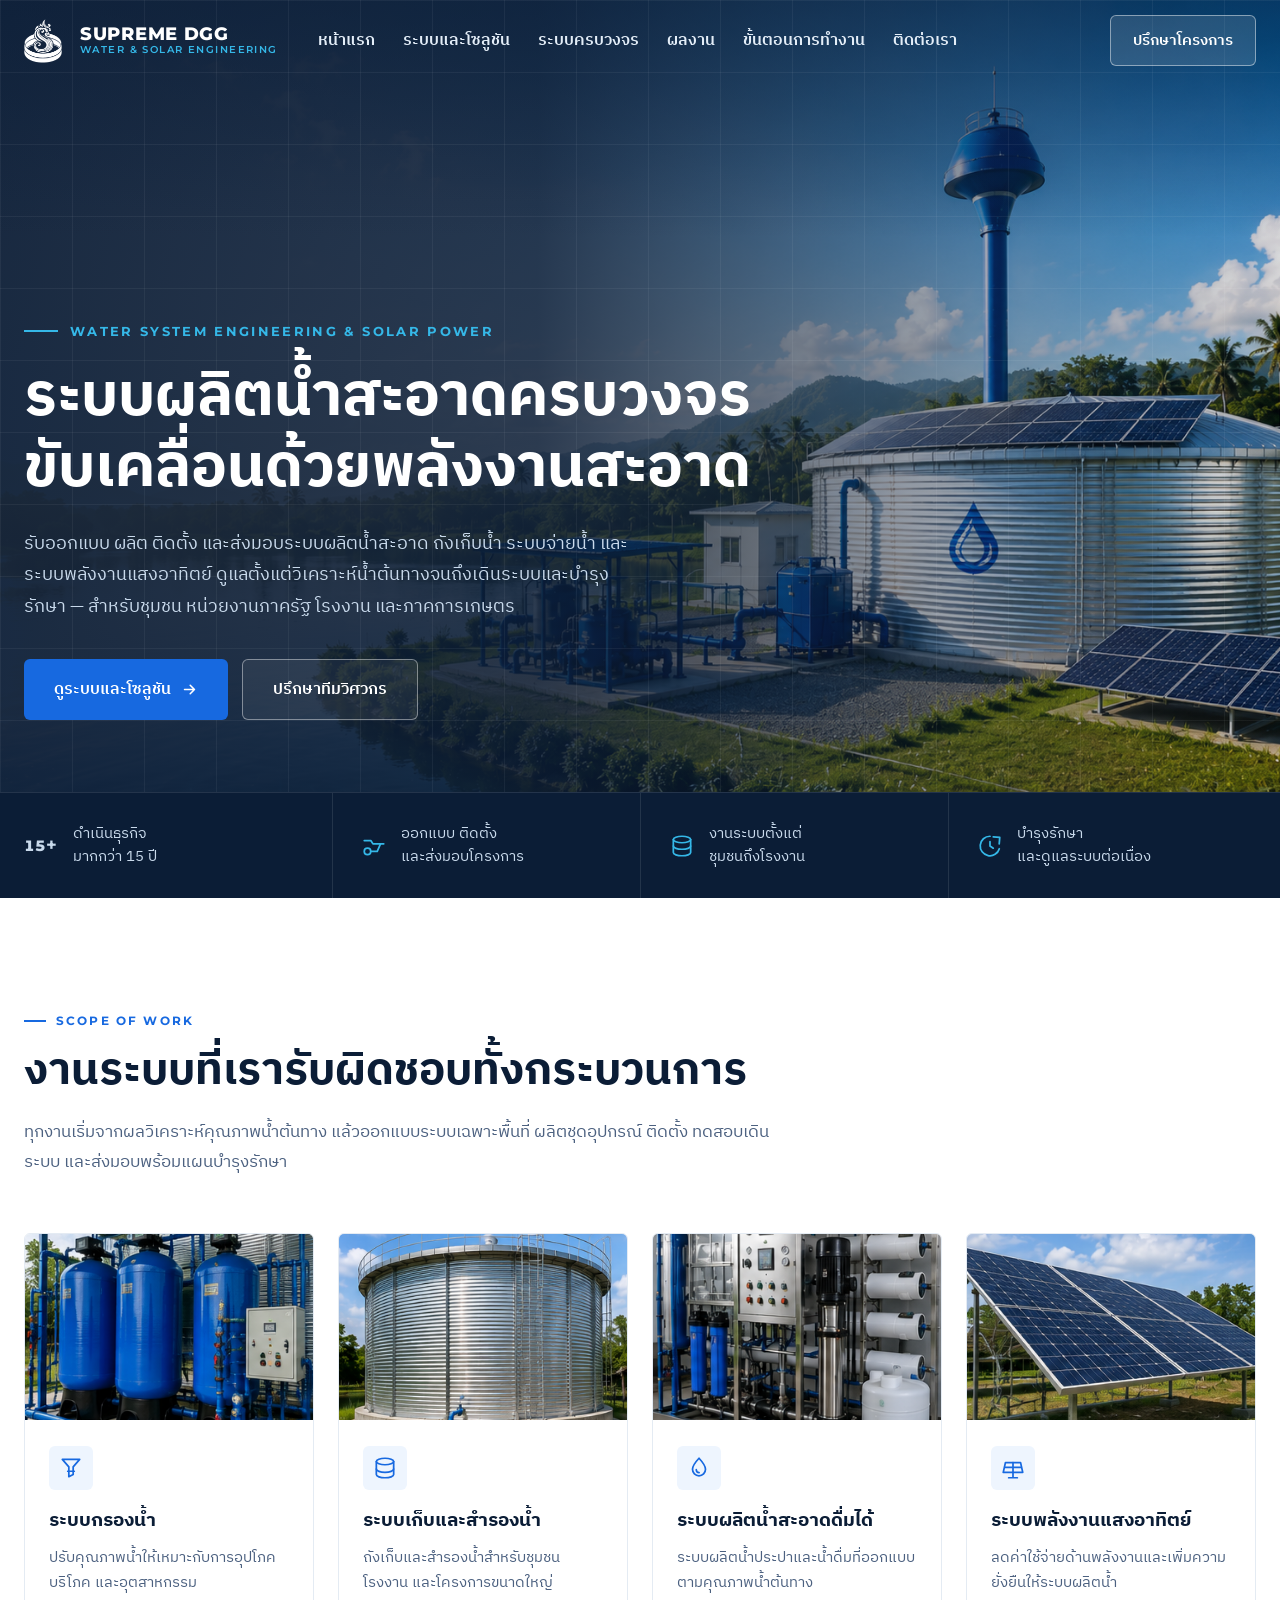
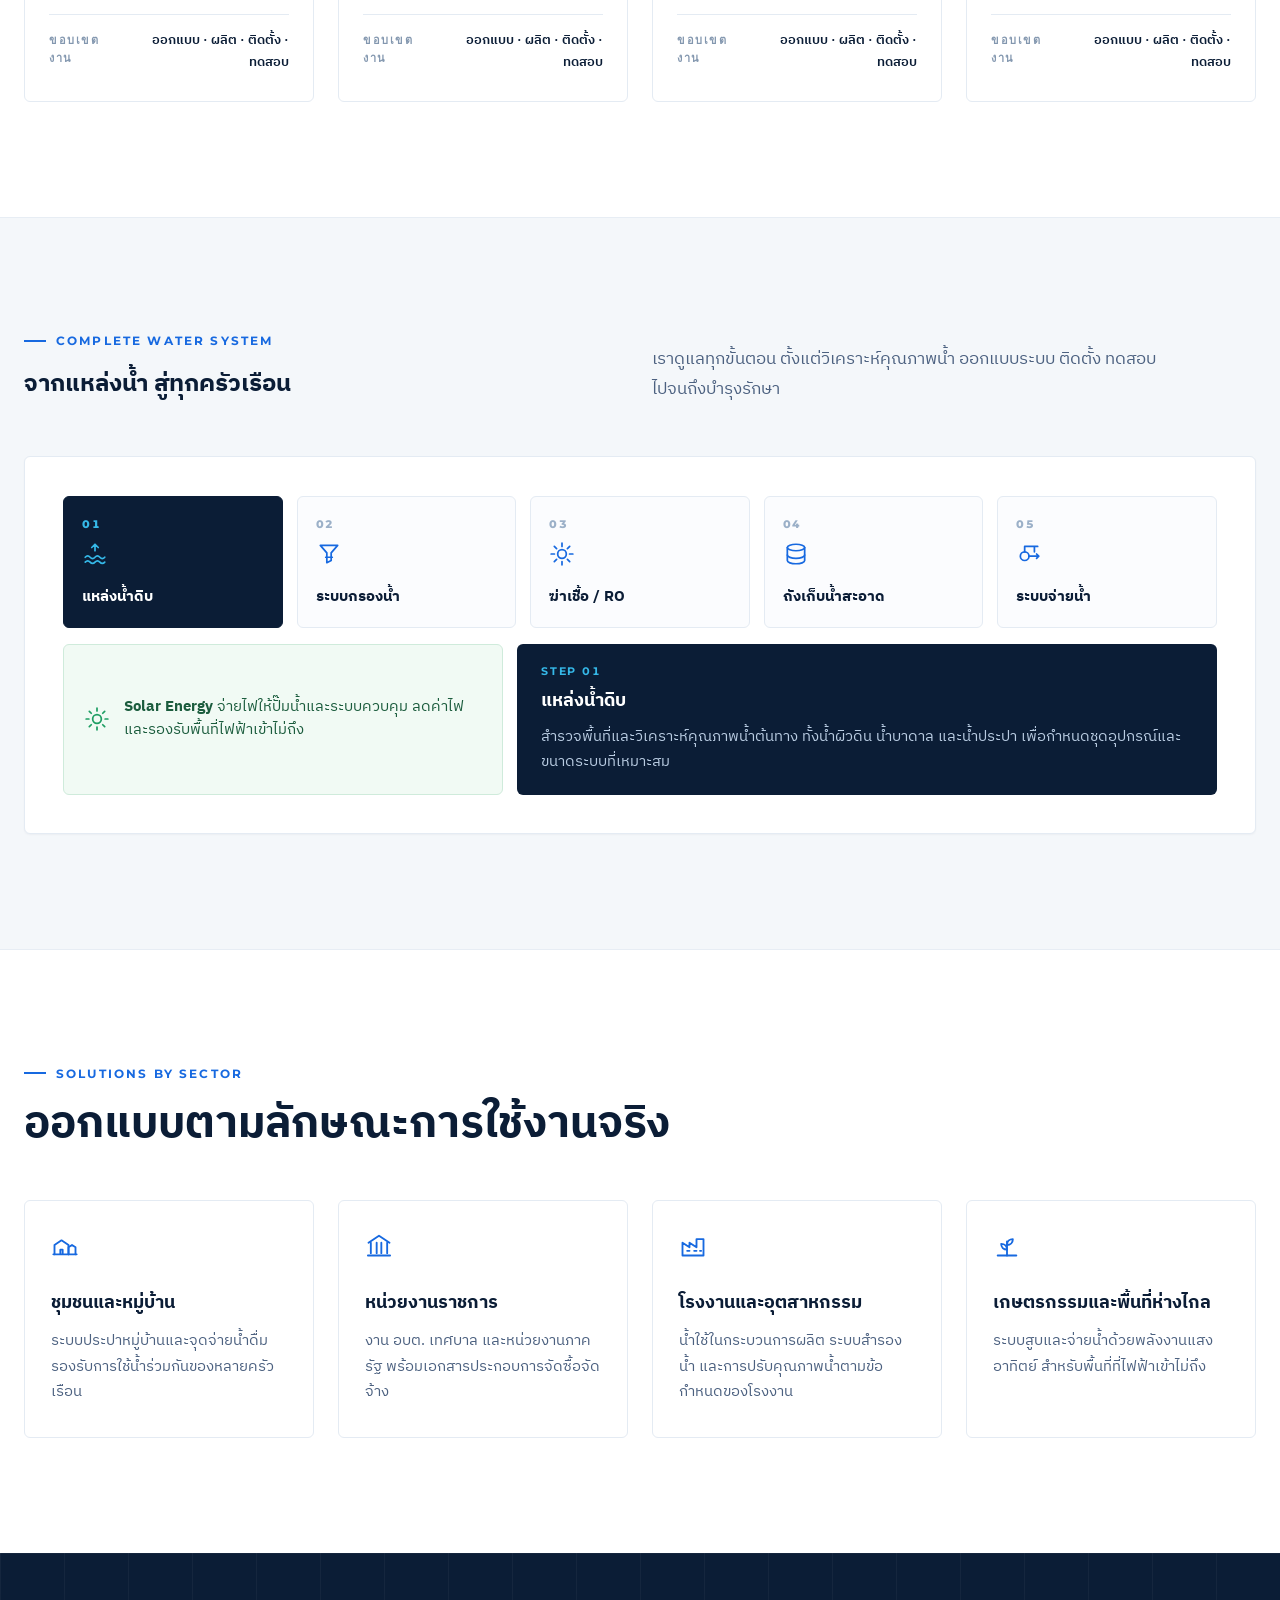
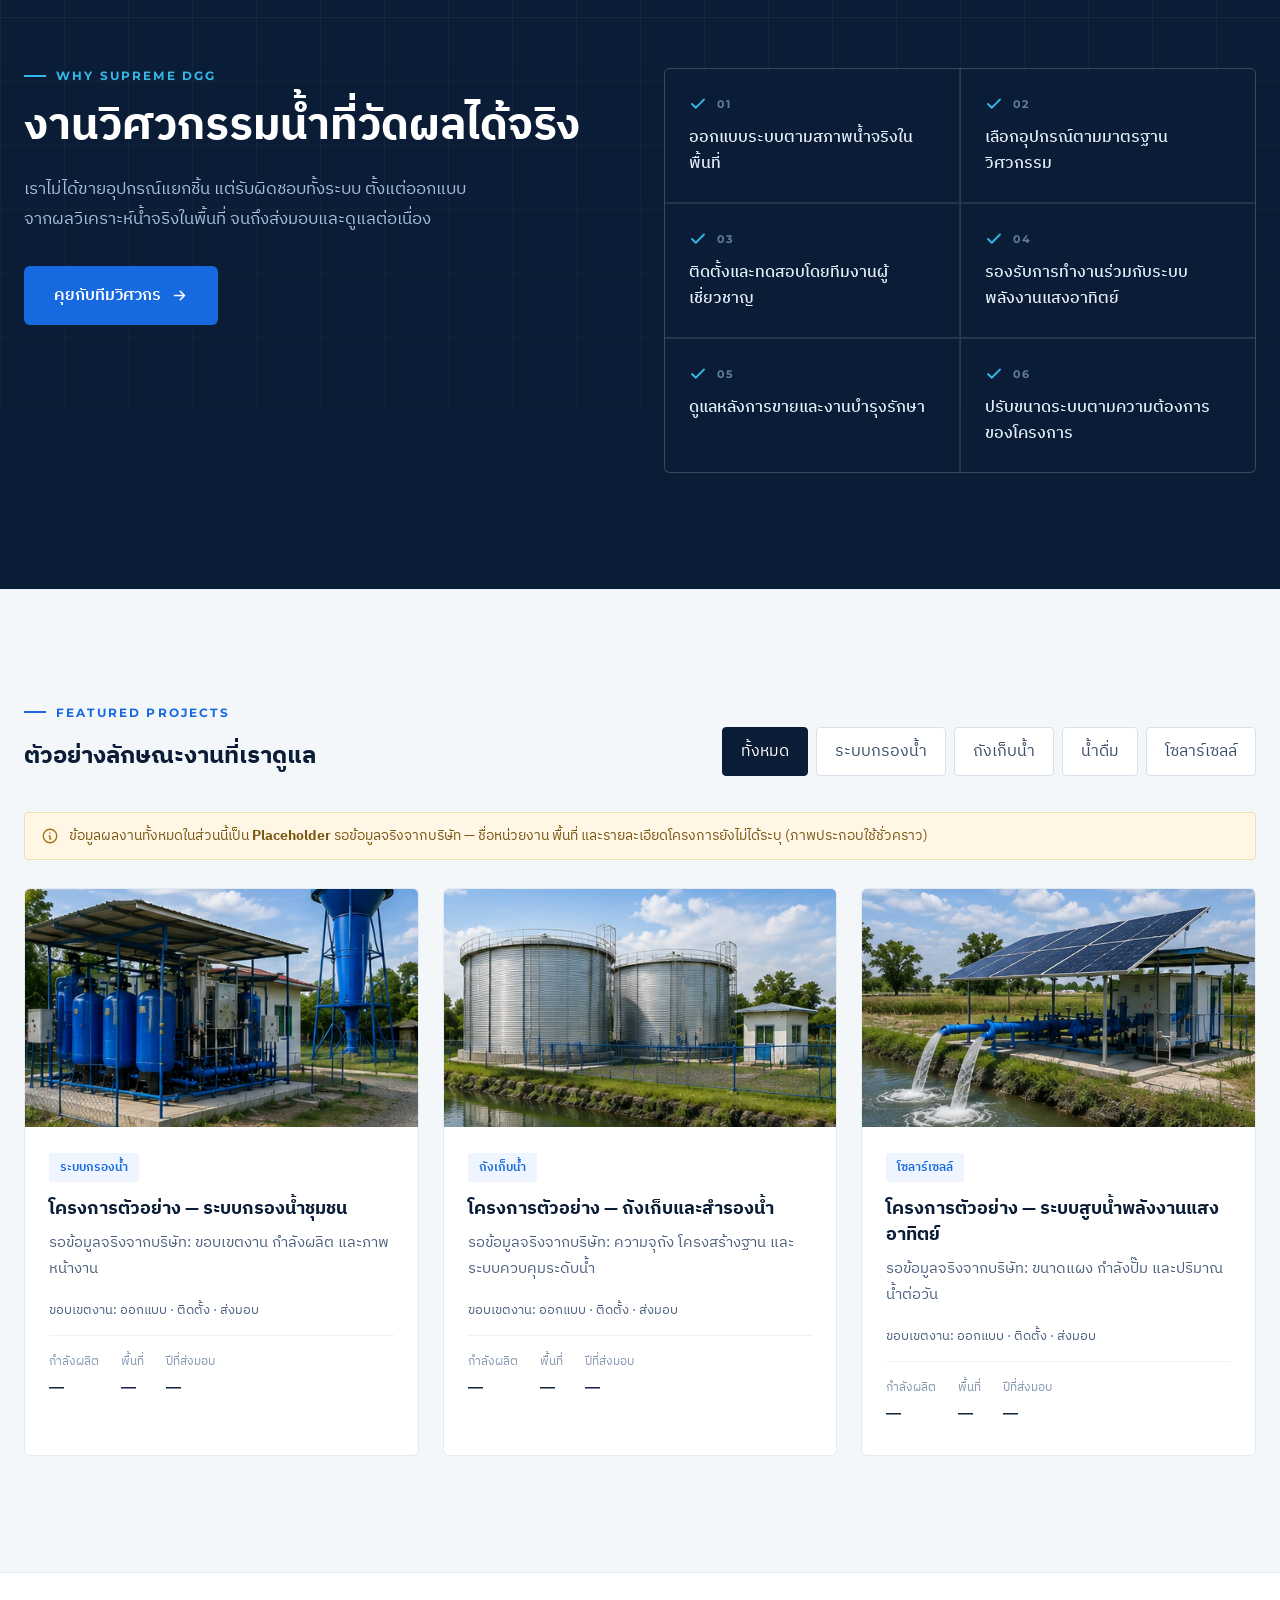
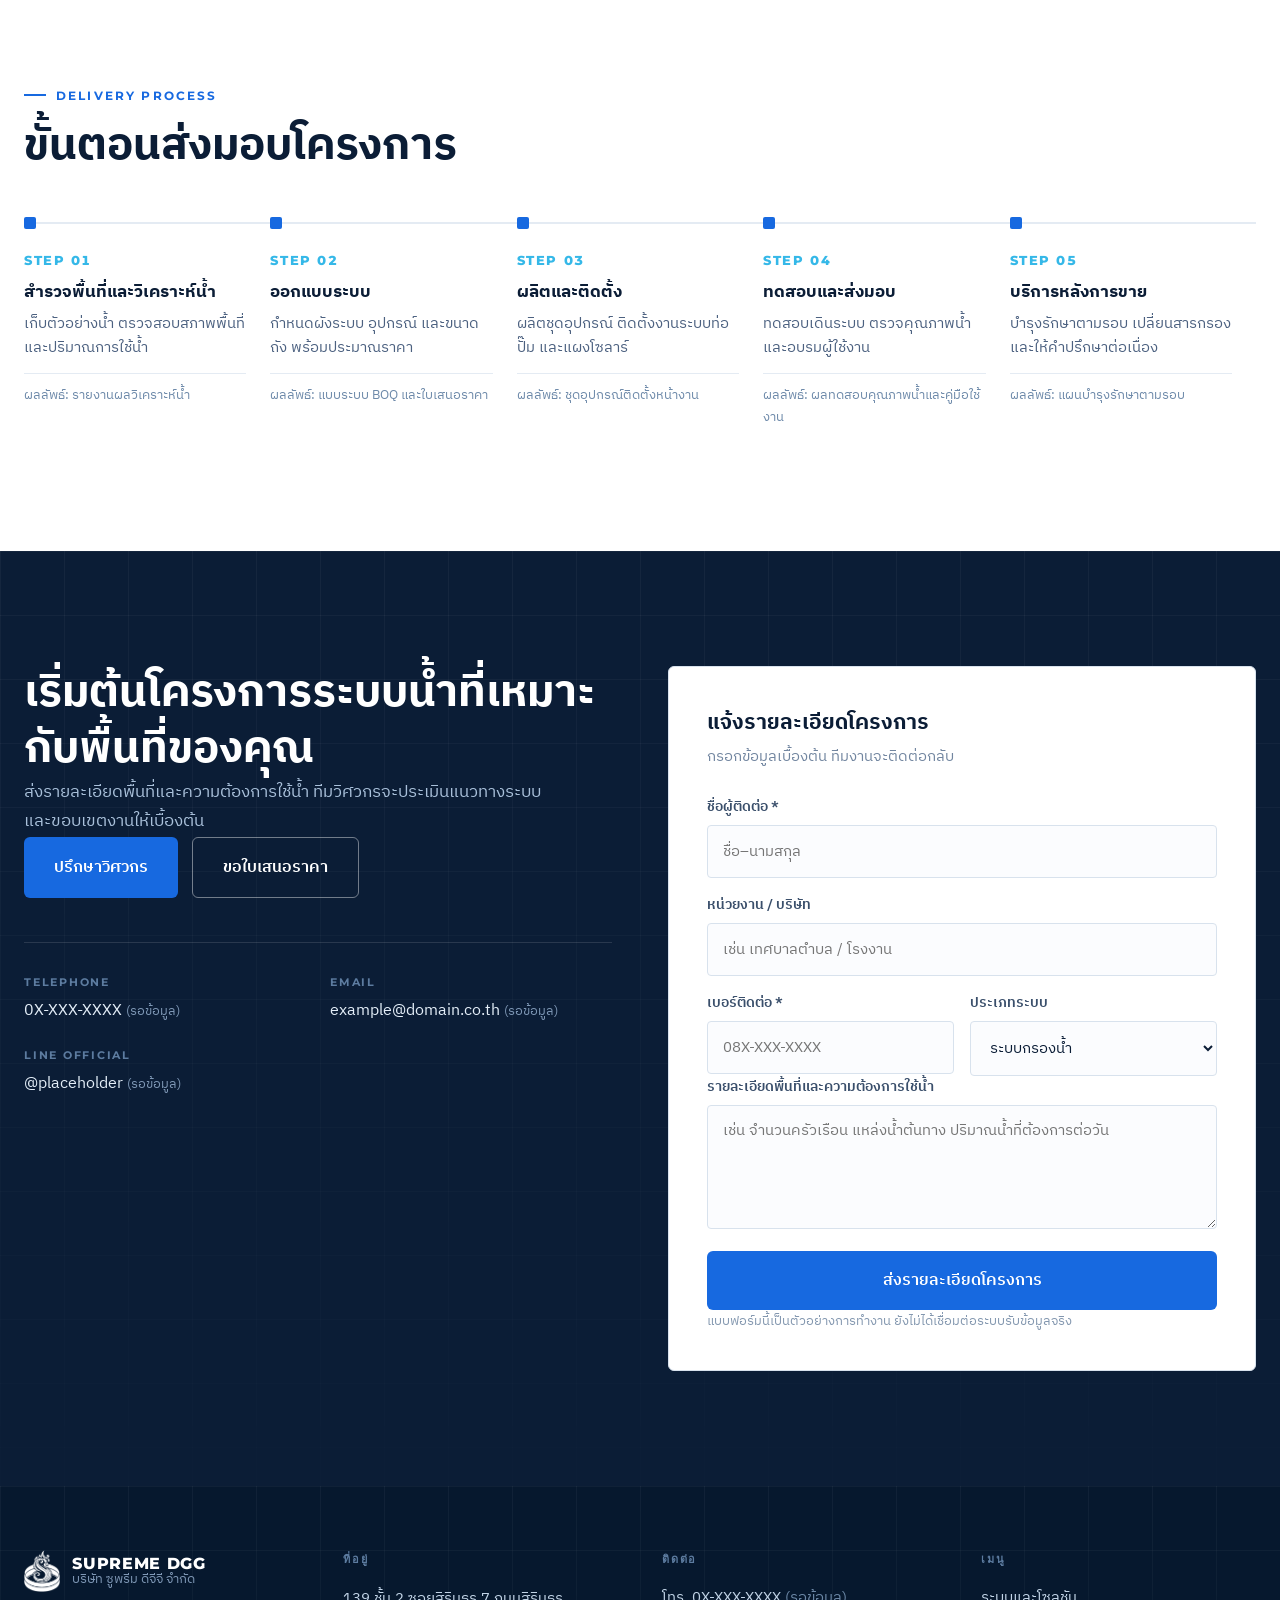
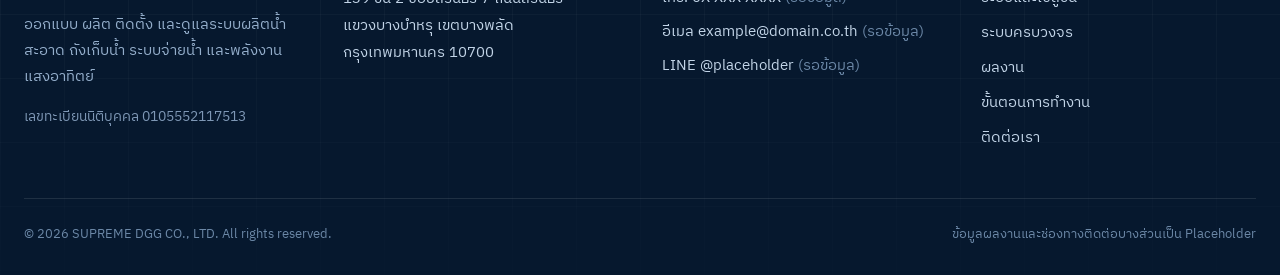
==== index.html @ 67316a5c "Implement SUPREME DGG homepage as static site Converted the Claude Design canvas export (SUPREME DGG" ====
<!DOCTYPE html>
<html lang="th">
<head>
<meta charset="UTF-8">
<meta name="viewport" content="width=device-width, initial-scale=1">
<title>SUPREME DGG — ระบบผลิตน้ำสะอาดครบวงจร ออกแบบ ติดตั้ง ส่งมอบ</title>
<meta name="description" content="ออกแบบ ผลิต และติดตั้งระบบกรองน้ำ ถังเก็บน้ำ ระบบผลิตน้ำประปาดื่มได้ และโซลาร์เซลล์ สำหรับชุมชน หน่วยงานภาครัฐ โรงงาน และภาคการเกษตร">
<link rel="preconnect" href="https://fonts.googleapis.com">
<link rel="preconnect" href="https://fonts.gstatic.com" crossorigin>
<link href="https://fonts.googleapis.com/css2?family=IBM+Plex+Sans+Thai:wght@400;500;600;700&family=Montserrat:wght@400;500;600;700;800&display=swap" rel="stylesheet">
<link rel="stylesheet" href="styles.css">
</head>
<body>

<header id="site-header" class="header">
  <div class="header-inner">
    <a href="#top" class="brand">
      <span class="brand-mark">
        <img class="logo logo-navy" src="assets/logo-navy.png" alt="SUPREME DGG" width="612" height="702">
        <img class="logo logo-white" src="assets/logo-white.png" alt="SUPREME DGG" width="598" height="689">
      </span>
      <span class="brand-text">
        <span class="brand-name">SUPREME DGG</span>
        <span class="brand-sub">WATER &amp; SOLAR ENGINEERING</span>
      </span>
    </a>
    <nav class="nav">
      <a href="#top">หน้าแรก</a>
      <a href="#solutions">ระบบและโซลูชัน</a>
      <a href="#system">ระบบครบวงจร</a>
      <a href="#projects">ผลงาน</a>
      <a href="#process">ขั้นตอนการทำงาน</a>
      <a href="#contact">ติดต่อเรา</a>
    </nav>
    <div class="header-actions">
      <a href="#contact" class="btn btn-header-cta">ปรึกษาโครงการ</a>
      <button type="button" id="burger" class="burger" aria-label="เมนู" aria-expanded="false" aria-controls="mobile-menu">
        <svg width="22" height="22" viewBox="0 0 24 24" fill="none" stroke="currentColor" stroke-width="2" stroke-linecap="round"><path d="M3 6h18M3 12h18M3 18h18"></path></svg>
      </button>
    </div>
  </div>
</header>

<div id="mobile-menu" class="mobile-menu" hidden>
  <a href="#solutions">ระบบและโซลูชัน</a>
  <a href="#system">ระบบครบวงจร</a>
  <a href="#projects">ผลงาน</a>
  <a href="#process">ขั้นตอนการทำงาน</a>
  <a href="#contact">ติดต่อเรา</a>
</div>

<main>

  <!-- HERO -->
  <section id="top" class="hero">
    <div class="hero-media" id="dgg-hero" data-slot="hero">
      <img src="assets/hero.png" alt="ถังเก็บน้ำ ระบบกรอง ท่อ/ปั๊ม และแผงโซลาร์เซลล์" width="1717" height="916" fetchpriority="high">
    </div>
    <div class="hero-content">
      <div class="eyebrow">
        <span class="eyebrow-bar"></span>
        <span>WATER SYSTEM ENGINEERING &amp; SOLAR POWER</span>
      </div>
      <h1>ระบบผลิตน้ำสะอาดครบวงจร<br>ขับเคลื่อนด้วยพลังงานสะอาด</h1>
      <p>รับออกแบบ ผลิต ติดตั้ง และส่งมอบระบบผลิตน้ำสะอาด ถังเก็บน้ำ ระบบจ่ายน้ำ และระบบพลังงานแสงอาทิตย์ ดูแลตั้งแต่วิเคราะห์น้ำต้นทางจนถึงเดินระบบและบำรุงรักษา — สำหรับชุมชน หน่วยงานภาครัฐ โรงงาน และภาคการเกษตร</p>
      <div class="hero-actions">
        <a href="#solutions" class="btn btn-primary">ดูระบบและโซลูชัน
          <svg width="17" height="17" viewBox="0 0 24 24" fill="none" stroke="currentColor" stroke-width="2.2" stroke-linecap="round" stroke-linejoin="round"><path d="M5 12h14M13 6l6 6-6 6"></path></svg>
        </a>
        <a href="#contact" class="btn btn-ghost">ปรึกษาทีมวิศวกร</a>
      </div>
    </div>
  </section>

  <!-- TRUST BAR -->
  <section class="trust-bar">
    <div class="wrap trust-grid">
      <div class="trust-item trust-item-number">
        <span class="trust-number">15<small>+</small></span>
        <span>ดำเนินธุรกิจ<br>มากกว่า 15 ปี</span>
      </div>
      <div class="trust-item">
        <svg width="26" height="26" viewBox="0 0 24 24" fill="none" stroke="#35B8E8" stroke-width="1.6" stroke-linecap="round" stroke-linejoin="round"><path d="M3 7h6l2 3h10"></path><circle cx="6" cy="17" r="3"></circle><path d="M9 17h6l3-7"></path></svg>
        <span>ออกแบบ ติดตั้ง<br>และส่งมอบโครงการ</span>
      </div>
      <div class="trust-item">
        <svg width="26" height="26" viewBox="0 0 24 24" fill="none" stroke="#35B8E8" stroke-width="1.6" stroke-linecap="round" stroke-linejoin="round"><ellipse cx="12" cy="6" rx="8" ry="3"></ellipse><path d="M4 6v12c0 1.7 3.6 3 8 3s8-1.3 8-3V6"></path><path d="M4 12c0 1.7 3.6 3 8 3s8-1.3 8-3"></path></svg>
        <span>งานระบบตั้งแต่<br>ชุมชนถึงโรงงาน</span>
      </div>
      <div class="trust-item">
        <svg width="26" height="26" viewBox="0 0 24 24" fill="none" stroke="#35B8E8" stroke-width="1.6" stroke-linecap="round" stroke-linejoin="round"><path d="M20.6 14.5A9 9 0 1 1 12 3"></path><path d="M15 3.5 21 4l-.5 6"></path><path d="M12 8v4l3 2"></path></svg>
        <span>บำรุงรักษา<br>และดูแลระบบต่อเนื่อง</span>
      </div>
    </div>
  </section>

  <!-- WHAT WE DO -->
  <section id="solutions" class="section" data-reveal>
    <div class="wrap">
      <div class="section-head">
        <div class="eyebrow-label">SCOPE OF WORK</div>
        <h2>งานระบบที่เรารับผิดชอบทั้งกระบวนการ</h2>
        <p>ทุกงานเริ่มจากผลวิเคราะห์คุณภาพน้ำต้นทาง แล้วออกแบบระบบเฉพาะพื้นที่ ผลิตชุดอุปกรณ์ ติดตั้ง ทดสอบเดินระบบ และส่งมอบพร้อมแผนบำรุงรักษา</p>
      </div>
      <div class="grid grid-4">
        <article class="card service-card">
          <div class="img-slot img-slot-sm" data-slot="svc-filter">
            <img src="assets/svc-filter.png" alt="ชุดกรองน้ำและถังกรอง" width="344" height="419" loading="lazy" decoding="async">
          </div>
          <div class="card-body">
            <div class="card-icon"><svg width="26" height="26" viewBox="0 0 24 24" fill="none" stroke="currentColor" stroke-width="1.6" stroke-linecap="round" stroke-linejoin="round"><path d="M4 4h16l-6 7v7l-4 2v-9L4 4Z"></path><path d="M9 15h6"></path></svg></div>
            <h3>ระบบกรองน้ำ</h3>
            <p>ปรับคุณภาพน้ำให้เหมาะกับการอุปโภค บริโภค และอุตสาหกรรม</p>
            <div class="card-spec"><span>ขอบเขตงาน</span><strong>ออกแบบ · ผลิต · ติดตั้ง · ทดสอบ</strong></div>
          </div>
        </article>
        <article class="card service-card">
          <div class="img-slot img-slot-sm" data-slot="svc-tank">
            <img src="assets/svc-tank.png" alt="ถังเก็บน้ำขนาดใหญ่" width="377" height="419" loading="lazy" decoding="async">
          </div>
          <div class="card-body">
            <div class="card-icon"><svg width="26" height="26" viewBox="0 0 24 24" fill="none" stroke="currentColor" stroke-width="1.6" stroke-linecap="round" stroke-linejoin="round"><ellipse cx="12" cy="6" rx="8" ry="3"></ellipse><path d="M4 6v12c0 1.7 3.6 3 8 3s8-1.3 8-3V6"></path><path d="M4 13c0 1.7 3.6 3 8 3s8-1.3 8-3"></path></svg></div>
            <h3>ระบบเก็บและสำรองน้ำ</h3>
            <p>ถังเก็บและสำรองน้ำสำหรับชุมชน โรงงาน และโครงการขนาดใหญ่</p>
            <div class="card-spec"><span>ขอบเขตงาน</span><strong>ออกแบบ · ผลิต · ติดตั้ง · ทดสอบ</strong></div>
          </div>
        </article>
        <article class="card service-card">
          <div class="img-slot img-slot-sm" data-slot="svc-drink">
            <img src="assets/svc-drink.png" alt="ระบบผลิตน้ำดื่ม / RO" width="336" height="419" loading="lazy" decoding="async">
          </div>
          <div class="card-body">
            <div class="card-icon"><svg width="26" height="26" viewBox="0 0 24 24" fill="none" stroke="currentColor" stroke-width="1.6" stroke-linecap="round" stroke-linejoin="round"><path d="M12 3s6 6.4 6 10.2A6 6 0 0 1 6 13.2C6 9.4 12 3 12 3Z"></path><path d="M9.5 13.6a2.6 2.6 0 0 0 2.6 2.6"></path></svg></div>
            <h3>ระบบผลิตน้ำสะอาดดื่มได้</h3>
            <p>ระบบผลิตน้ำประปาและน้ำดื่มที่ออกแบบตามคุณภาพน้ำต้นทาง</p>
            <div class="card-spec"><span>ขอบเขตงาน</span><strong>ออกแบบ · ผลิต · ติดตั้ง · ทดสอบ</strong></div>
          </div>
        </article>
        <article class="card service-card">
          <div class="img-slot img-slot-sm" data-slot="svc-solar">
            <img src="assets/svc-solar.png" alt="แผงโซลาร์เซลล์หน้างาน" width="349" height="419" loading="lazy" decoding="async">
          </div>
          <div class="card-body">
            <div class="card-icon"><svg width="26" height="26" viewBox="0 0 24 24" fill="none" stroke="currentColor" stroke-width="1.6" stroke-linecap="round" stroke-linejoin="round"><path d="M3 16h18l-2-9H5l-2 9Z"></path><path d="M12 7v9M4.6 11.5h14.8M12 16v5M8 21h8"></path></svg></div>
            <h3>ระบบพลังงานแสงอาทิตย์</h3>
            <p>ลดค่าใช้จ่ายด้านพลังงานและเพิ่มความยั่งยืนให้ระบบผลิตน้ำ</p>
            <div class="card-spec"><span>ขอบเขตงาน</span><strong>ออกแบบ · ผลิต · ติดตั้ง · ทดสอบ</strong></div>
          </div>
        </article>
      </div>
    </div>
  </section>

  <!-- COMPLETE SYSTEM -->
  <section id="system" class="section section-tint" data-reveal>
    <div class="wrap">
      <div class="grid grid-2 section-head-split">
        <div>
          <div class="eyebrow-label">COMPLETE WATER SYSTEM</div>
          <h2>จากแหล่งน้ำ สู่ทุกครัวเรือน</h2>
        </div>
        <p class="section-lede">เราดูแลทุกขั้นตอน ตั้งแต่วิเคราะห์คุณภาพน้ำ ออกแบบระบบ ติดตั้ง ทดสอบ ไปจนถึงบำรุงรักษา</p>
      </div>

      <div class="system-panel">
        <div class="stage-picker" id="stage-picker">
          <button type="button" class="stage-btn is-active" data-index="0" data-label="แหล่งน้ำดิบ" data-detail="สำรวจพื้นที่และวิเคราะห์คุณภาพน้ำต้นทาง ทั้งน้ำผิวดิน น้ำบาดาล และน้ำประปา เพื่อกำหนดชุดอุปกรณ์และขนาดระบบที่เหมาะสม">
            <span class="stage-num">01</span>
            <span class="stage-icon"><svg width="26" height="26" viewBox="0 0 24 24" fill="none" stroke="currentColor" stroke-width="1.6" stroke-linecap="round" stroke-linejoin="round"><path d="M3 15c1.5-1.6 3-1.6 4.5 0s3 1.6 4.5 0 3-1.6 4.5 0 3 1.6 4.5 0"></path><path d="M3 19.5c1.5-1.6 3-1.6 4.5 0s3 1.6 4.5 0 3-1.6 4.5 0 3 1.6 4.5 0"></path><path d="M12 3v6M9 6l3-3 3 3"></path></svg></span>
            <span class="stage-label">แหล่งน้ำดิบ</span>
          </button>
          <button type="button" class="stage-btn" data-index="1" data-label="ระบบกรองน้ำ" data-detail="กรองตะกอน สนิมเหล็ก ความกระด้าง และสารแขวนลอย ด้วยชุดสารกรองที่เลือกตามผลวิเคราะห์น้ำของแต่ละพื้นที่">
            <span class="stage-num">02</span>
            <span class="stage-icon"><svg width="26" height="26" viewBox="0 0 24 24" fill="none" stroke="currentColor" stroke-width="1.6" stroke-linecap="round" stroke-linejoin="round"><path d="M4 4h16l-6 7v7l-4 2v-9L4 4Z"></path><path d="M9 15h6"></path></svg></span>
            <span class="stage-label">ระบบกรองน้ำ</span>
          </button>
          <button type="button" class="stage-btn" data-index="2" data-label="ฆ่าเชื้อ / RO" data-detail="ระบบฆ่าเชื้อและ Reverse Osmosis สำหรับผลิตน้ำที่ดื่มได้ พร้อมจุดเก็บตัวอย่างน้ำเพื่อตรวจสอบคุณภาพ">
            <span class="stage-num">03</span>
            <span class="stage-icon"><svg width="26" height="26" viewBox="0 0 24 24" fill="none" stroke="currentColor" stroke-width="1.6" stroke-linecap="round" stroke-linejoin="round"><circle cx="12" cy="12" r="4"></circle><path d="M12 2v3M12 19v3M2 12h3M19 12h3M4.9 4.9 7 7M17 17l2.1 2.1M19.1 4.9 17 7M7 17l-2.1 2.1"></path></svg></span>
            <span class="stage-label">ฆ่าเชื้อ / RO</span>
          </button>
          <button type="button" class="stage-btn" data-index="3" data-label="ถังเก็บน้ำสะอาด" data-detail="ถังเก็บและสำรองน้ำพร้อมระบบควบคุมระดับน้ำ กำหนดความจุจากปริมาณการใช้น้ำสูงสุดของโครงการ">
            <span class="stage-num">04</span>
            <span class="stage-icon"><svg width="26" height="26" viewBox="0 0 24 24" fill="none" stroke="currentColor" stroke-width="1.6" stroke-linecap="round" stroke-linejoin="round"><ellipse cx="12" cy="6" rx="8" ry="3"></ellipse><path d="M4 6v12c0 1.7 3.6 3 8 3s8-1.3 8-3V6"></path><path d="M4 13c0 1.7 3.6 3 8 3s8-1.3 8-3"></path></svg></span>
            <span class="stage-label">ถังเก็บน้ำสะอาด</span>
          </button>
          <button type="button" class="stage-btn" data-index="4" data-label="ระบบจ่ายน้ำ" data-detail="ปั๊มและระบบท่อจ่ายน้ำพร้อมระบบควบคุมแรงดัน ส่งน้ำถึงจุดใช้งานอย่างสม่ำเสมอตลอดวัน">
            <span class="stage-num">05</span>
            <span class="stage-icon"><svg width="26" height="26" viewBox="0 0 24 24" fill="none" stroke="currentColor" stroke-width="1.6" stroke-linecap="round" stroke-linejoin="round"><circle cx="8" cy="14" r="4"></circle><path d="M8 10V5h9v5M17 5h3M12 14h9M19 12l2 2-2 2"></path></svg></span>
            <span class="stage-label">ระบบจ่ายน้ำ</span>
          </button>
        </div>

        <div class="system-panel-footer">
          <div class="solar-note">
            <svg width="26" height="26" viewBox="0 0 24 24" fill="none" stroke="#1E9E63" stroke-width="1.6" stroke-linecap="round"><circle cx="12" cy="12" r="4"></circle><path d="M12 2v2.5M12 19.5V22M2 12h2.5M19.5 12H22M4.9 4.9l1.8 1.8M17.3 17.3l1.8 1.8M19.1 4.9l-1.8 1.8M6.7 17.3l-1.8 1.8"></path></svg>
            <span><strong>Solar Energy</strong> จ่ายไฟให้ปั๊มน้ำและระบบควบคุม ลดค่าไฟและรองรับพื้นที่ไฟฟ้าเข้าไม่ถึง</span>
          </div>
          <div class="stage-detail">
            <div class="stage-detail-step" id="stage-step">STEP 01</div>
            <h4 id="stage-label">แหล่งน้ำดิบ</h4>
            <p id="stage-detail-text">สำรวจพื้นที่และวิเคราะห์คุณภาพน้ำต้นทาง ทั้งน้ำผิวดิน น้ำบาดาล และน้ำประปา เพื่อกำหนดชุดอุปกรณ์และขนาดระบบที่เหมาะสม</p>
          </div>
        </div>
      </div>
    </div>
  </section>

  <!-- SECTORS -->
  <section class="section" data-reveal>
    <div class="wrap">
      <div class="eyebrow-label">SOLUTIONS BY SECTOR</div>
      <h2 class="section-title">ออกแบบตามลักษณะการใช้งานจริง</h2>
      <div class="grid grid-4">
        <div class="card sector-card">
          <div class="sector-icon"><svg width="28" height="28" viewBox="0 0 24 24" fill="none" stroke="currentColor" stroke-width="1.6" stroke-linecap="round" stroke-linejoin="round"><path d="M3 20v-8l6-4 6 4v8"></path><path d="M15 20v-6l3-2 3 2v6"></path><path d="M2 20h20M8 20v-4h2v4"></path></svg></div>
          <h3>ชุมชนและหมู่บ้าน</h3>
          <p>ระบบประปาหมู่บ้านและจุดจ่ายน้ำดื่ม รองรับการใช้น้ำร่วมกันของหลายครัวเรือน</p>
        </div>
        <div class="card sector-card">
          <div class="sector-icon"><svg width="28" height="28" viewBox="0 0 24 24" fill="none" stroke="currentColor" stroke-width="1.6" stroke-linecap="round" stroke-linejoin="round"><path d="M3 10 12 4l9 6"></path><path d="M5 10v9M10 10v9M14 10v9M19 10v9M2.5 21h19"></path></svg></div>
          <h3>หน่วยงานราชการ</h3>
          <p>งาน อบต. เทศบาล และหน่วยงานภาครัฐ พร้อมเอกสารประกอบการจัดซื้อจัดจ้าง</p>
        </div>
        <div class="card sector-card">
          <div class="sector-icon"><svg width="28" height="28" viewBox="0 0 24 24" fill="none" stroke="currentColor" stroke-width="1.6" stroke-linecap="round" stroke-linejoin="round"><path d="M3 21V10l6 4V10l6 4V7h6v14H3Z"></path><path d="M7 17h2M13 17h2M18 17h1"></path></svg></div>
          <h3>โรงงานและอุตสาหกรรม</h3>
          <p>น้ำใช้ในกระบวนการผลิต ระบบสำรองน้ำ และการปรับคุณภาพน้ำตามข้อกำหนดของโรงงาน</p>
        </div>
        <div class="card sector-card">
          <div class="sector-icon"><svg width="28" height="28" viewBox="0 0 24 24" fill="none" stroke="currentColor" stroke-width="1.6" stroke-linecap="round" stroke-linejoin="round"><path d="M12 21V9"></path><path d="M12 12c0-3 2-5 5-5 0 3-2 5-5 5ZM12 16c0-3-2-5-5-5 0 3 2 5 5 5Z"></path><path d="M4 21h16"></path></svg></div>
          <h3>เกษตรกรรมและพื้นที่ห่างไกล</h3>
          <p>ระบบสูบและจ่ายน้ำด้วยพลังงานแสงอาทิตย์ สำหรับพื้นที่ที่ไฟฟ้าเข้าไม่ถึง</p>
        </div>
      </div>
    </div>
  </section>

  <!-- WHY -->
  <section class="section section-dark" data-reveal>
    <div class="wrap">
      <div class="grid grid-2 why-grid">
        <div class="why-copy">
          <div class="eyebrow-label eyebrow-label-cyan">WHY SUPREME DGG</div>
          <h2>งานวิศวกรรมน้ำที่วัดผลได้จริง</h2>
          <p>เราไม่ได้ขายอุปกรณ์แยกชิ้น แต่รับผิดชอบทั้งระบบ ตั้งแต่ออกแบบจากผลวิเคราะห์น้ำจริงในพื้นที่ จนถึงส่งมอบและดูแลต่อเนื่อง</p>
          <a href="#contact" class="btn btn-primary">คุยกับทีมวิศวกร
            <svg width="17" height="17" viewBox="0 0 24 24" fill="none" stroke="currentColor" stroke-width="2.2" stroke-linecap="round" stroke-linejoin="round"><path d="M5 12h14M13 6l6 6-6 6"></path></svg>
          </a>
        </div>
        <div class="reasons-grid">
          <div class="reason"><div class="reason-head"><svg width="18" height="18" viewBox="0 0 24 24" fill="none" stroke="#35B8E8" stroke-width="2.4" stroke-linecap="round" stroke-linejoin="round"><path d="M20 6 9 17l-5-5"></path></svg><span>01</span></div><p>ออกแบบระบบตามสภาพน้ำจริงในพื้นที่</p></div>
          <div class="reason"><div class="reason-head"><svg width="18" height="18" viewBox="0 0 24 24" fill="none" stroke="#35B8E8" stroke-width="2.4" stroke-linecap="round" stroke-linejoin="round"><path d="M20 6 9 17l-5-5"></path></svg><span>02</span></div><p>เลือกอุปกรณ์ตามมาตรฐานวิศวกรรม</p></div>
          <div class="reason"><div class="reason-head"><svg width="18" height="18" viewBox="0 0 24 24" fill="none" stroke="#35B8E8" stroke-width="2.4" stroke-linecap="round" stroke-linejoin="round"><path d="M20 6 9 17l-5-5"></path></svg><span>03</span></div><p>ติดตั้งและทดสอบโดยทีมงานผู้เชี่ยวชาญ</p></div>
          <div class="reason"><div class="reason-head"><svg width="18" height="18" viewBox="0 0 24 24" fill="none" stroke="#35B8E8" stroke-width="2.4" stroke-linecap="round" stroke-linejoin="round"><path d="M20 6 9 17l-5-5"></path></svg><span>04</span></div><p>รองรับการทำงานร่วมกับระบบพลังงานแสงอาทิตย์</p></div>
          <div class="reason"><div class="reason-head"><svg width="18" height="18" viewBox="0 0 24 24" fill="none" stroke="#35B8E8" stroke-width="2.4" stroke-linecap="round" stroke-linejoin="round"><path d="M20 6 9 17l-5-5"></path></svg><span>05</span></div><p>ดูแลหลังการขายและงานบำรุงรักษา</p></div>
          <div class="reason"><div class="reason-head"><svg width="18" height="18" viewBox="0 0 24 24" fill="none" stroke="#35B8E8" stroke-width="2.4" stroke-linecap="round" stroke-linejoin="round"><path d="M20 6 9 17l-5-5"></path></svg><span>06</span></div><p>ปรับขนาดระบบตามความต้องการของโครงการ</p></div>
        </div>
      </div>
    </div>
  </section>

  <!-- PROJECTS -->
  <section id="projects" class="section section-tint" data-reveal>
    <div class="wrap">
      <div class="projects-head">
        <div>
          <div class="eyebrow-label">FEATURED PROJECTS</div>
          <h2>ตัวอย่างลักษณะงานที่เราดูแล</h2>
        </div>
        <div class="filter-bar" id="filter-bar">
          <button type="button" class="filter-btn is-active" data-filter="ทั้งหมด">ทั้งหมด</button>
          <button type="button" class="filter-btn" data-filter="ระบบกรองน้ำ">ระบบกรองน้ำ</button>
          <button type="button" class="filter-btn" data-filter="ถังเก็บน้ำ">ถังเก็บน้ำ</button>
          <button type="button" class="filter-btn" data-filter="น้ำดื่ม">น้ำดื่ม</button>
          <button type="button" class="filter-btn" data-filter="โซลาร์เซลล์">โซลาร์เซลล์</button>
        </div>
      </div>

      <div class="notice">
        <svg width="18" height="18" viewBox="0 0 24 24" fill="none" stroke="#A6741A" stroke-width="1.8" stroke-linecap="round"><circle cx="12" cy="12" r="9"></circle><path d="M12 8h.01M11 12h1v4h1"></path></svg>
        <span>ข้อมูลผลงานทั้งหมดในส่วนนี้เป็น <strong>Placeholder</strong> รอข้อมูลจริงจากบริษัท — ชื่อหน่วยงาน พื้นที่ และรายละเอียดโครงการยังไม่ได้ระบุ (ภาพประกอบใช้ชั่วคราว)</span>
      </div>

      <div class="grid grid-3" id="projects-grid">
        <article class="card project-card" data-tag="ระบบกรองน้ำ">
          <div class="img-slot img-slot-lg" data-slot="proj-1">
            <img src="assets/proj-1.png" alt="โครงการระบบกรองน้ำชุมชน" width="461" height="384" loading="lazy" decoding="async">
          </div>
          <div class="card-body">
            <div class="tag">ระบบกรองน้ำ</div>
            <h3>โครงการตัวอย่าง — ระบบกรองน้ำชุมชน</h3>
            <p>รอข้อมูลจริงจากบริษัท: ขอบเขตงาน กำลังผลิต และภาพหน้างาน</p>
            <div class="project-scope">ขอบเขตงาน: ออกแบบ · ติดตั้ง · ส่งมอบ</div>
            <div class="stat-row">
              <div><span>กำลังผลิต</span><strong>—</strong></div>
              <div><span>พื้นที่</span><strong>—</strong></div>
              <div><span>ปีที่ส่งมอบ</span><strong>—</strong></div>
            </div>
          </div>
        </article>
        <article class="card project-card" data-tag="ถังเก็บน้ำ">
          <div class="img-slot img-slot-lg" data-slot="proj-2">
            <img src="assets/proj-2.png" alt="โครงการถังเก็บและสำรองน้ำ" width="470" height="384" loading="lazy" decoding="async">
          </div>
          <div class="card-body">
            <div class="tag">ถังเก็บน้ำ</div>
            <h3>โครงการตัวอย่าง — ถังเก็บและสำรองน้ำ</h3>
            <p>รอข้อมูลจริงจากบริษัท: ความจุถัง โครงสร้างฐาน และระบบควบคุมระดับน้ำ</p>
            <div class="project-scope">ขอบเขตงาน: ออกแบบ · ติดตั้ง · ส่งมอบ</div>
            <div class="stat-row">
              <div><span>กำลังผลิต</span><strong>—</strong></div>
              <div><span>พื้นที่</span><strong>—</strong></div>
              <div><span>ปีที่ส่งมอบ</span><strong>—</strong></div>
            </div>
          </div>
        </article>
        <article class="card project-card" data-tag="โซลาร์เซลล์">
          <div class="img-slot img-slot-lg" data-slot="proj-3">
            <img src="assets/proj-3.png" alt="โครงการระบบสูบน้ำพลังงานแสงอาทิตย์" width="503" height="384" loading="lazy" decoding="async">
          </div>
          <div class="card-body">
            <div class="tag">โซลาร์เซลล์</div>
            <h3>โครงการตัวอย่าง — ระบบสูบน้ำพลังงานแสงอาทิตย์</h3>
            <p>รอข้อมูลจริงจากบริษัท: ขนาดแผง กำลังปั๊ม และปริมาณน้ำต่อวัน</p>
            <div class="project-scope">ขอบเขตงาน: ออกแบบ · ติดตั้ง · ส่งมอบ</div>
            <div class="stat-row">
              <div><span>กำลังผลิต</span><strong>—</strong></div>
              <div><span>พื้นที่</span><strong>—</strong></div>
              <div><span>ปีที่ส่งมอบ</span><strong>—</strong></div>
            </div>
          </div>
        </article>
        <article class="card project-card" data-tag="น้ำดื่ม" hidden>
          <div class="img-slot img-slot-lg" data-slot="proj-4">
            <img src="assets/proj-4.png" alt="โครงการระบบผลิตน้ำดื่ม" width="1448" height="1086" loading="lazy" decoding="async">
          </div>
          <div class="card-body">
            <div class="tag">น้ำดื่ม</div>
            <h3>โครงการตัวอย่าง — ระบบผลิตน้ำดื่มดื่มได้</h3>
            <p>รอข้อมูลจริงจากบริษัท: มาตรฐานน้ำ ผลตรวจคุณภาพ และจุดจ่ายน้ำ</p>
            <div class="project-scope">ขอบเขตงาน: ออกแบบ · ติดตั้ง · ส่งมอบ</div>
            <div class="stat-row">
              <div><span>กำลังผลิต</span><strong>—</strong></div>
              <div><span>พื้นที่</span><strong>—</strong></div>
              <div><span>ปีที่ส่งมอบ</span><strong>—</strong></div>
            </div>
          </div>
        </article>
      </div>
    </div>
  </section>

  <!-- PROCESS -->
  <section id="process" class="section" data-reveal>
    <div class="wrap">
      <div class="eyebrow-label">DELIVERY PROCESS</div>
      <h2 class="section-title">ขั้นตอนส่งมอบโครงการ</h2>
      <div class="process-grid">
        <div class="process-step">
          <div class="process-dot"></div>
          <div class="process-num">STEP 01</div>
          <h3>สำรวจพื้นที่และวิเคราะห์น้ำ</h3>
          <p>เก็บตัวอย่างน้ำ ตรวจสอบสภาพพื้นที่และปริมาณการใช้น้ำ</p>
          <div class="process-out">ผลลัพธ์: รายงานผลวิเคราะห์น้ำ</div>
        </div>
        <div class="process-step">
          <div class="process-dot"></div>
          <div class="process-num">STEP 02</div>
          <h3>ออกแบบระบบ</h3>
          <p>กำหนดผังระบบ อุปกรณ์ และขนาดถัง พร้อมประมาณราคา</p>
          <div class="process-out">ผลลัพธ์: แบบระบบ BOQ และใบเสนอราคา</div>
        </div>
        <div class="process-step">
          <div class="process-dot"></div>
          <div class="process-num">STEP 03</div>
          <h3>ผลิตและติดตั้ง</h3>
          <p>ผลิตชุดอุปกรณ์ ติดตั้งงานระบบท่อ ปั๊ม และแผงโซลาร์</p>
          <div class="process-out">ผลลัพธ์: ชุดอุปกรณ์ติดตั้งหน้างาน</div>
        </div>
        <div class="process-step">
          <div class="process-dot"></div>
          <div class="process-num">STEP 04</div>
          <h3>ทดสอบและส่งมอบ</h3>
          <p>ทดสอบเดินระบบ ตรวจคุณภาพน้ำ และอบรมผู้ใช้งาน</p>
          <div class="process-out">ผลลัพธ์: ผลทดสอบคุณภาพน้ำและคู่มือใช้งาน</div>
        </div>
        <div class="process-step">
          <div class="process-dot"></div>
          <div class="process-num">STEP 05</div>
          <h3>บริการหลังการขาย</h3>
          <p>บำรุงรักษาตามรอบ เปลี่ยนสารกรอง และให้คำปรึกษาต่อเนื่อง</p>
          <div class="process-out">ผลลัพธ์: แผนบำรุงรักษาตามรอบ</div>
        </div>
      </div>
    </div>
  </section>

  <!-- CTA + FORM -->
  <section id="contact" class="section section-dark contact-section">
    <div class="wrap">
      <div class="grid grid-2 contact-grid">
        <div>
          <h2>เริ่มต้นโครงการระบบน้ำที่เหมาะกับพื้นที่ของคุณ</h2>
          <p class="section-lede">ส่งรายละเอียดพื้นที่และความต้องการใช้น้ำ ทีมวิศวกรจะประเมินแนวทางระบบและขอบเขตงานให้เบื้องต้น</p>
          <div class="hero-actions contact-actions">
            <a href="#contact-form" class="btn btn-primary">ปรึกษาวิศวกร</a>
            <a href="#contact-form" class="btn btn-outline">ขอใบเสนอราคา</a>
          </div>
          <div class="contact-info">
            <div><div class="contact-info-label">TELEPHONE</div><div class="contact-info-value">0X-XXX-XXXX <small>(รอข้อมูล)</small></div></div>
            <div><div class="contact-info-label">EMAIL</div><div class="contact-info-value">example@domain.co.th <small>(รอข้อมูล)</small></div></div>
            <div><div class="contact-info-label">LINE OFFICIAL</div><div class="contact-info-value">@placeholder <small>(รอข้อมูล)</small></div></div>
          </div>
        </div>

        <div id="contact-form" class="form-panel">
          <div id="form-success" class="form-success" hidden>
            <div class="form-success-icon">
              <svg width="30" height="30" viewBox="0 0 24 24" fill="none" stroke="#1E9E63" stroke-width="2.4" stroke-linecap="round" stroke-linejoin="round"><path d="M20 6 9 17l-5-5"></path></svg>
            </div>
            <h3>ส่งข้อมูลเรียบร้อย</h3>
            <p>ทีมงานจะติดต่อกลับภายใน 1–2 วันทำการ</p>
            <button type="button" id="form-reset" class="btn btn-outline-navy">ส่งข้อมูลอีกครั้ง</button>
          </div>

          <form id="project-form">
            <h3>แจ้งรายละเอียดโครงการ</h3>
            <p class="form-lede">กรอกข้อมูลเบื้องต้น ทีมงานจะติดต่อกลับ</p>
            <label class="field">
              <span>ชื่อผู้ติดต่อ *</span>
              <input type="text" name="name" required placeholder="ชื่อ–นามสกุล">
            </label>
            <label class="field">
              <span>หน่วยงาน / บริษัท</span>
              <input type="text" name="org" placeholder="เช่น เทศบาลตำบล / โรงงาน">
            </label>
            <div class="field-row">
              <label class="field">
                <span>เบอร์ติดต่อ *</span>
                <input type="tel" name="phone" required placeholder="08X-XXX-XXXX">
              </label>
              <label class="field">
                <span>ประเภทระบบ</span>
                <select name="type">
                  <option value="ระบบกรองน้ำ">ระบบกรองน้ำ</option>
                  <option value="ถังเก็บน้ำ">ถังเก็บน้ำ</option>
                  <option value="ระบบน้ำดื่ม">ระบบน้ำดื่ม</option>
                  <option value="โซลาร์เซลล์">โซลาร์เซลล์</option>
                  <option value="ยังไม่ระบุ">ยังไม่ระบุ</option>
                </select>
              </label>
            </div>
            <label class="field">
              <span>รายละเอียดพื้นที่และความต้องการใช้น้ำ</span>
              <textarea name="msg" rows="4" placeholder="เช่น จำนวนครัวเรือน แหล่งน้ำต้นทาง ปริมาณน้ำที่ต้องการต่อวัน"></textarea>
            </label>
            <button type="submit" class="btn btn-submit">ส่งรายละเอียดโครงการ</button>
            <p class="form-note">แบบฟอร์มนี้เป็นตัวอย่างการทำงาน ยังไม่ได้เชื่อมต่อระบบรับข้อมูลจริง</p>
          </form>
        </div>
      </div>
    </div>
  </section>

</main>

<!-- FOOTER -->
<footer class="footer">
  <div class="wrap">
    <div class="footer-grid">
      <div>
        <div class="footer-brand">
          <img src="assets/logo-white.png" alt="SUPREME DGG" class="footer-logo" width="598" height="689" loading="lazy" decoding="async">
          <span>
            <span class="footer-brand-name">SUPREME DGG</span>
            <span class="footer-brand-sub">บริษัท ซูพรีม ดีจีจี จำกัด</span>
          </span>
        </div>
        <p class="footer-desc">ออกแบบ ผลิต ติดตั้ง และดูแลระบบผลิตน้ำสะอาด ถังเก็บน้ำ ระบบจ่ายน้ำ และพลังงานแสงอาทิตย์</p>
        <div class="footer-reg">เลขทะเบียนนิติบุคคล 0105552117513</div>
      </div>
      <div>
        <div class="footer-label">ที่อยู่</div>
        <p class="footer-address">139 ชั้น 2 ซอยสิรินธร 7 ถนนสิรินธร<br>แขวงบางบำหรุ เขตบางพลัด<br>กรุงเทพมหานคร 10700</p>
      </div>
      <div>
        <div class="footer-label">ติดต่อ</div>
        <div class="footer-contact">
          <span>โทร. 0X-XXX-XXXX <em>(รอข้อมูล)</em></span>
          <span>อีเมล example@domain.co.th <em>(รอข้อมูล)</em></span>
          <span>LINE @placeholder <em>(รอข้อมูล)</em></span>
        </div>
      </div>
      <div>
        <div class="footer-label">เมนู</div>
        <div class="footer-links">
          <a href="#solutions">ระบบและโซลูชัน</a>
          <a href="#system">ระบบครบวงจร</a>
          <a href="#projects">ผลงาน</a>
          <a href="#process">ขั้นตอนการทำงาน</a>
          <a href="#contact">ติดต่อเรา</a>
        </div>
      </div>
    </div>
    <div class="footer-bottom">
      <span>© 2026 SUPREME DGG CO., LTD. All rights reserved.</span>
      <span>ข้อมูลผลงานและช่องทางติดต่อบางส่วนเป็น Placeholder</span>
    </div>
  </div>
</footer>

<script src="script.js"></script>
</body>
</html>
---- styles.css ----
/* SUPREME DGG — Homepage
   Implemented from the "SUPREME DGG Homepage.dc.html" Claude Design canvas.
   Vanilla HTML/CSS/JS — no runtime dependency. */

:root {
  --navy: #0B1D36;
  --navy-deep: #06182E;
  --blue: #1769E0;
  --blue-deep: #0F58C4;
  --cyan: #35B8E8;
  --ink: #0B1D36;
  --muted: #4C6180;
  --line: #E4EBF3;
  --line-soft: #E7EDF4;
  --tint: #F4F7FA;
  --header-h: 82px;
  --header-h-scrolled: 68px;
  --radius: 6px;
  --radius-sm: 4px;
}

* { box-sizing: border-box; }

html { scroll-behavior: smooth; }

section[id],
#contact-form {
  scroll-margin-top: 92px;
}
@media (prefers-reduced-motion: reduce) { html { scroll-behavior: auto; } }

body {
  margin: 0;
  background: #FFFFFF;
  color: var(--ink);
  font-family: 'IBM Plex Sans Thai', 'Montserrat', sans-serif;
  -webkit-font-smoothing: antialiased;
  overflow-x: hidden;
}

a { color: var(--blue); text-decoration: none; }
a:hover { color: var(--cyan); }
input, textarea, button, select { font-family: inherit; }
img { max-width: 100%; }

.wrap {
  max-width: 1280px;
  margin: 0 auto;
  padding: 0 24px;
}

h1, h2, h3, h4 { margin: 0; }

/* ---------- Buttons ---------- */

.btn {
  display: inline-flex;
  align-items: center;
  gap: 10px;
  padding: 16px 30px;
  border-radius: var(--radius);
  font-size: 16px;
  font-weight: 600;
  border: none;
  cursor: pointer;
  transition: background .25s ease, color .25s ease, border-color .25s ease;
}

.btn-primary {
  background: var(--blue);
  color: #FFFFFF;
}
.btn-primary:hover { background: var(--cyan); color: #06182E; }

.btn-ghost {
  background: rgba(255, 255, 255, .06);
  border: 1.5px solid rgba(255, 255, 255, .42);
  color: #FFFFFF;
}
.btn-ghost:hover { background: #FFFFFF; color: var(--navy); border-color: #FFFFFF; }

.btn-outline {
  background: transparent;
  border: 1.5px solid rgba(255, 255, 255, .42);
  color: #FFFFFF;
}
.btn-outline:hover { background: #FFFFFF; color: var(--navy); border-color: #FFFFFF; }

.btn-outline-navy {
  padding: 12px 24px;
  border-radius: var(--radius);
  border: 1px solid #D8E2ED;
  background: #FFFFFF;
  color: var(--navy);
  font-size: 15px;
}
.btn-outline-navy:hover { background: var(--tint); }

.btn-submit {
  width: 100%;
  margin-top: 6px;
  padding: 16px;
  border-radius: var(--radius);
  background: var(--blue);
  color: #FFFFFF;
  font-size: 16px;
  justify-content: center;
}
.btn-submit:hover { background: var(--blue-deep); }

/* ---------- Header ---------- */

.header {
  position: fixed;
  top: 0; left: 0; right: 0;
  z-index: 100;
  height: var(--header-h);
  background: transparent;
  border-bottom: 1px solid transparent;
  box-shadow: none;
  transition: height .3s ease, background .3s ease, box-shadow .3s ease, border-color .3s ease;
  --fg: #E4EEF8;
  --brand: #FFFFFF;
  --brand-sub: var(--cyan);
  --cta-bg: rgba(255, 255, 255, .12);
  --cta-border: rgba(255, 255, 255, .45);
  --burger-bg: rgba(255, 255, 255, .12);
  --burger-border: rgba(255, 255, 255, .35);
  --burger-color: #FFFFFF;
}

.header.is-scrolled,
.header.is-menu-open {
  height: var(--header-h-scrolled);
  background: #FFFFFF;
  border-bottom-color: var(--line-soft);
  box-shadow: none;
  --fg: #233A58;
  --brand: var(--navy);
  --brand-sub: #6E8AAA;
  --cta-bg: var(--blue);
  --cta-border: var(--blue);
  --burger-bg: #F4F7FA;
  --burger-border: #E0E8F1;
  --burger-color: var(--navy);
}

.header-inner {
  max-width: 1280px;
  margin: 0 auto;
  padding: 0 24px;
  height: 100%;
  display: flex;
  align-items: center;
  gap: 32px;
}

.brand { display: flex; align-items: center; gap: 12px; flex-shrink: 0; }

.brand-mark { position: relative; height: 44px; width: 44px; display: block; flex-shrink: 0; }

.logo { position: absolute; inset: 0; height: 44px; width: auto; display: block; transition: opacity .25s ease; }
.logo-white { opacity: 1; }
.logo-navy { opacity: 0; }
.header.is-scrolled .logo-navy,
.header.is-menu-open .logo-navy { opacity: 1; }
.header.is-scrolled .logo-white,
.header.is-menu-open .logo-white { opacity: 0; }

.brand-text { display: flex; flex-direction: column; line-height: 1.1; }
.brand-name { font-family: 'Montserrat', sans-serif; font-size: 18px; font-weight: 800; letter-spacing: .04em; color: var(--brand); }
.brand-sub { font-family: 'Montserrat', sans-serif; font-size: 9.5px; font-weight: 600; letter-spacing: .15em; color: var(--brand-sub); }

.nav { display: flex; align-items: center; gap: 28px; margin-left: 8px; }
.nav a { font-size: 15.5px; font-weight: 600; color: var(--fg); white-space: nowrap; transition: color .2s ease; }
.nav a:hover { color: var(--cyan); }

.header-actions { margin-left: auto; display: flex; align-items: center; gap: 12px; }

.btn-header-cta {
  padding: 12px 22px;
  border-radius: var(--radius);
  font-size: 15px;
  white-space: nowrap;
  background: var(--cta-bg);
  color: #FFFFFF;
  border: 1.5px solid var(--cta-border);
}
.btn-header-cta:hover { background: var(--blue-deep); border-color: var(--blue-deep); color: #FFFFFF; }

.burger {
  display: none;
  align-items: center;
  justify-content: center;
  width: 44px; height: 44px;
  border-radius: var(--radius);
  cursor: pointer;
  background: var(--burger-bg);
  border: 1px solid var(--burger-border);
  color: var(--burger-color);
}

.mobile-menu {
  position: fixed;
  inset: var(--header-h-scrolled) 0 auto 0;
  z-index: 90;
  background: #FFFFFF;
  border-bottom: 1px solid var(--line-soft);
  box-shadow: none;
  padding: 16px 24px 24px;
  display: flex;
  flex-direction: column;
  gap: 4px;
}
.mobile-menu[hidden] { display: none; }
.mobile-menu a { padding: 14px 4px; font-size: 17px; font-weight: 600; color: var(--navy); border-bottom: 1px solid #F0F4F9; }
.mobile-menu a:last-child { border-bottom: none; }

@media (max-width: 1139px) {
  .nav, .btn-header-cta { display: none; }
  .burger { display: inline-flex; }
}

/* ---------- Hero ---------- */

.hero {
  position: relative;
  width: 100%;
  min-height: min(88vh, 860px);
  display: flex;
  align-items: flex-end;
  background: var(--navy);
  overflow: hidden;
}

.hero-media { position: absolute; inset: 0; }
.hero-media img {
  width: 100%; height: 100%;
  object-fit: cover;
  display: block;
}
.hero-media::before {
  content: '';
  position: absolute; inset: 0;
  pointer-events: none;
  background: linear-gradient(90deg, rgba(11,29,54,.94) 0%, rgba(11,29,54,.86) 42%, rgba(11,29,54,.35) 78%, rgba(11,29,54,.15) 100%);
}
.hero-media::after {
  content: '';
  position: absolute; inset: 0;
  pointer-events: none;
  background:
    linear-gradient(to right, rgba(255,255,255,.05) 1px, transparent 1px),
    linear-gradient(to bottom, rgba(255,255,255,.05) 1px, transparent 1px),
    linear-gradient(180deg, rgba(11,29,54,.55) 0%, rgba(11,29,54,0) 30%);
  background-size: 72px 72px, 72px 72px, auto;
}

@media (max-width: 768px) {
  .hero-media::before {
    background: linear-gradient(90deg,
      rgba(11,29,54,.92) 0%,
      rgba(11,29,54,.86) 50%,
      rgba(11,29,54,.80) 100%);
  }
}

.hero-content {
  position: relative;
  width: 100%;
  max-width: 1280px;
  margin: 0 auto;
  padding: 180px 24px 72px;
}
.hero-content > div { max-width: 720px; }

.eyebrow { display: flex; align-items: center; gap: 12px; margin-bottom: 24px; }
.eyebrow-bar { width: 34px; height: 2px; background: var(--cyan); display: block; }
.eyebrow span { font-family: 'Montserrat', sans-serif; font-size: 13px; font-weight: 700; letter-spacing: .18em; color: var(--cyan); }

.hero h1 {
  margin: 0 0 24px;
  font-size: clamp(34px, 5vw, 60px);
  line-height: 1.18;
  font-weight: 700;
  color: #FFFFFF;
  text-wrap: pretty;
}
.hero p {
  margin: 0 0 36px;
  font-size: clamp(16px, 1.4vw, 19px);
  line-height: 1.75;
  color: #C9DAEC;
  max-width: 620px;
}
.hero-actions { display: flex; flex-wrap: wrap; gap: 14px; }

/* ---------- Image slots ---------- */

.img-slot {
  position: relative;
  width: 100%;
  height: 100%;
  overflow: hidden;
  background: #E9EFF6;
}
.img-slot img {
  width: 100%; height: 100%;
  object-fit: cover;
  display: block;
}

/* ---------- Sections ---------- */

.section { background: #FFFFFF; padding: clamp(72px, 9vw, 120px) 0; }
.section-tint { background: var(--tint); border-top: 1px solid var(--line-soft); border-bottom: 1px solid var(--line-soft); }
.section-dark { background: var(--navy); position: relative; }

.section-dark::before,
.footer::before {
  content: '';
  position: absolute; inset: 0;
  pointer-events: none;
  background-image:
    linear-gradient(to right, rgba(255, 255, 255, .05) 1px, transparent 1px),
    linear-gradient(to bottom, rgba(255, 255, 255, .05) 1px, transparent 1px);
  background-size: 64px 64px;
  -webkit-mask-image: linear-gradient(180deg, rgba(0, 0, 0, .85), rgba(0, 0, 0, .15));
          mask-image: linear-gradient(180deg, rgba(0, 0, 0, .85), rgba(0, 0, 0, .15));
}
.section-dark .wrap,
.footer .wrap { position: relative; z-index: 1; }

[data-reveal] { opacity: 0; transform: translateY(26px); transition: opacity .7s cubic-bezier(.22,.61,.36,1), transform .7s cubic-bezier(.22,.61,.36,1); }
[data-reveal].is-visible { opacity: 1; transform: none; }

.eyebrow-label {
  font-family: 'Montserrat', sans-serif; font-size: 12px; font-weight: 700; letter-spacing: .18em;
  color: var(--blue); margin-bottom: 16px;
  display: flex; align-items: center; gap: 10px;
}
.eyebrow-label::before { content: ''; width: 22px; height: 2px; background: currentColor; flex-shrink: 0; }
.eyebrow-label-cyan { color: var(--cyan); }

.trust-number, .stat-row strong, .stage-num, .process-num, .stage-detail-step {
  font-variant-numeric: tabular-nums;
}

.section-head { max-width: 760px; margin-bottom: 56px; }
.section-head h2 { margin: 0 0 18px; font-size: clamp(28px, 3.4vw, 44px); line-height: 1.28; font-weight: 700; color: var(--navy); text-wrap: pretty; }
.section-head p { margin: 0; font-size: 17px; line-height: 1.75; color: var(--muted); }

.section-title { margin: 0 0 48px; font-size: clamp(28px, 3.4vw, 44px); line-height: 1.28; font-weight: 700; color: var(--navy); }
.section-lede { margin: 0; font-size: 17px; line-height: 1.75; color: var(--muted); max-width: 520px; }

.section-dark h2 { font-size: clamp(28px, 3.4vw, 44px); line-height: 1.28; font-weight: 700; color: #FFFFFF; text-wrap: pretty; }
.section-dark .section-lede { color: #A9C0DA; }

.section-head-split { align-items: end; gap: 40px; margin-bottom: 52px; }

.grid { display: grid; gap: 24px; }
.grid-2 { grid-template-columns: repeat(auto-fit, minmax(min(300px, 100%), 1fr)); }
.grid-3 { grid-template-columns: repeat(auto-fit, minmax(min(300px, 100%), 1fr)); }
.grid-4 { grid-template-columns: repeat(auto-fit, minmax(min(268px, 100%), 1fr)); }

/* ---------- Cards ---------- */

.card {
  border: 1px solid var(--line);
  border-radius: var(--radius);
  overflow: hidden;
  background: #FFFFFF;
  transition: box-shadow .25s ease, border-color .25s ease, background .25s ease;
}
.card:hover { box-shadow: inset 0 0 0 1px #9EC3F0; border-color: #9EC3F0; }

.card-body { padding: 26px 24px 28px; }
.card-body h3 { margin: 0 0 10px; font-size: 19px; font-weight: 700; color: var(--navy); line-height: 1.4; }
.card-body p { margin: 0; font-size: 15px; line-height: 1.7; color: var(--muted); }

.card-spec {
  display: flex; justify-content: space-between; align-items: baseline; gap: 12px;
  margin-top: 18px; padding-top: 14px; border-top: 1px solid var(--line);
}
.card-spec span { font-family: 'Montserrat', sans-serif; font-size: 11px; font-weight: 700; letter-spacing: .14em; color: #8397AF; }
.card-spec strong { font-size: 13px; font-weight: 600; color: var(--navy); text-align: right; }

.service-card .img-slot-sm { height: 186px; }
.card-icon {
  width: 44px; height: 44px;
  border-radius: var(--radius);
  background: #EEF5FE;
  display: flex; align-items: center; justify-content: center;
  margin-bottom: 18px;
  color: var(--blue);
}

.sector-card { padding: 30px 26px 32px; }
.sector-card:hover { background: #F7FAFD; border-color: #CFE0F5; transform: none; box-shadow: none; }
.sector-icon { color: var(--blue); margin-bottom: 20px; }
.sector-card h3 { margin: 0 0 10px; font-size: 18px; font-weight: 700; color: var(--navy); }
.sector-card p { margin: 0; font-size: 15px; line-height: 1.7; color: var(--muted); }

/* ---------- Trust bar ---------- */

.trust-bar { background: var(--navy); border-top: 1px solid rgba(255, 255, 255, .10); }
.trust-grid { display: grid; grid-template-columns: repeat(auto-fit, minmax(min(230px, 100%), 1fr)); }
.trust-item { padding: 30px 0; display: flex; align-items: center; gap: 14px; }
.trust-item > svg { flex-shrink: 0; }
.trust-item span { font-size: 15px; line-height: 1.5; color: #C9DAEC; }
.trust-item-number { gap: 16px; }
@media (min-width: 968px) {
  .trust-item { padding: 30px 28px; border-left: 1px solid rgba(255, 255, 255, .10); }
  .trust-item:first-child { padding-left: 0; border-left: none; }
  .trust-item:last-child { padding-right: 0; }
}
.trust-number { font-family: 'Montserrat', sans-serif; font-size: 34px; font-weight: 800; color: var(--cyan); line-height: 1; }
.trust-number small { font-size: 18px; font-weight: 700; }

/* ---------- Complete system panel ---------- */

.system-panel {
  background: #FFFFFF;
  border: 1px solid var(--line);
  border-radius: var(--radius);
  padding: clamp(24px, 3vw, 40px);
  box-shadow: 0 1px 2px rgba(11, 29, 54, .04);
}

.stage-picker { display: grid; grid-template-columns: repeat(auto-fit, minmax(min(168px, 100%), 1fr)); gap: 14px; }

.stage-btn {
  display: flex; flex-direction: column; align-items: flex-start; gap: 10px;
  text-align: left; cursor: pointer;
  padding: 20px 18px; border-radius: var(--radius); width: 100%;
  border: 1px solid var(--line);
  background: #FBFCFE;
  transition: background .25s ease, border-color .25s ease;
  font: inherit;
}
.stage-btn .stage-icon { display: block; color: var(--blue); }
.stage-btn .stage-num { font-family: 'Montserrat', sans-serif; font-size: 11px; font-weight: 800; letter-spacing: .14em; color: #9BB0C8; }
.stage-btn .stage-label { font-size: 15px; font-weight: 700; line-height: 1.4; color: var(--navy); }

.stage-btn.is-active {
  border-color: var(--navy);
  background: var(--navy);
}
.stage-btn.is-active .stage-icon { color: var(--cyan); }
.stage-btn.is-active .stage-num { color: var(--cyan); }
.stage-btn.is-active .stage-label { color: #FFFFFF; }

.system-panel-footer { margin-top: 16px; display: flex; align-items: stretch; gap: 14px; flex-wrap: wrap; }

.solar-note {
  flex: 1 1 300px; min-width: 0;
  display: flex; align-items: center; gap: 14px;
  padding: 16px 20px; border-radius: var(--radius);
  background: #F1FAF4; border: 1px solid #CFEBDB;
}
.solar-note > svg { flex-shrink: 0; }
.solar-note span { font-size: 14.5px; line-height: 1.6; color: #1B5C3D; }

.stage-detail {
  flex: 2 1 420px; min-width: 0;
  padding: 20px 24px; border-radius: var(--radius);
  background: var(--navy);
}
.stage-detail-step { font-family: 'Montserrat', sans-serif; font-size: 11px; font-weight: 700; letter-spacing: .16em; color: var(--cyan); margin-bottom: 8px; }
.stage-detail h4 { margin: 0 0 8px; font-size: 18px; font-weight: 700; color: #FFFFFF; }
.stage-detail p { margin: 0; font-size: 15px; line-height: 1.7; color: #B9CCE2; }

/* ---------- Why us ---------- */

.why-grid { gap: 48px; }
.why-copy p { margin: 0 0 32px; font-size: 17px; line-height: 1.75; color: #A9C0DA; max-width: 460px; }
.why-copy h2 { margin: 0 0 20px; }

.reasons-grid {
  display: grid; grid-template-columns: repeat(auto-fit, minmax(min(240px, 100%), 1fr)); gap: 2px;
  background: rgba(255, 255, 255, .10);
  border: 1px solid rgba(255, 255, 255, .10);
  border-radius: var(--radius); overflow: hidden;
}
.reason { background: var(--navy); padding: 26px 24px; transition: background .25s ease; }
.reason:hover { background: #122A48; }
.reason-head { display: flex; align-items: center; gap: 10px; margin-bottom: 12px; }
.reason-head span { font-family: 'Montserrat', sans-serif; font-size: 11px; font-weight: 700; letter-spacing: .14em; color: #5D7CA0; }
.reason p { margin: 0; font-size: 15.5px; line-height: 1.65; color: #E4EEF8; font-weight: 500; }

/* ---------- Projects ---------- */

.projects-head { display: flex; flex-wrap: wrap; gap: 28px; align-items: flex-end; justify-content: space-between; margin-bottom: 36px; }

.filter-bar { display: flex; flex-wrap: wrap; gap: 8px; }
.filter-btn {
  padding: 10px 18px; border-radius: var(--radius-sm); cursor: pointer;
  font-size: 14.5px; font-weight: 600;
  border: 1px solid #D8E2ED; background: #FFFFFF; color: #3A4F6B;
  transition: background .2s ease, color .2s ease, border-color .2s ease;
  font: inherit;
}
.filter-btn.is-active { border-color: var(--navy); background: var(--navy); color: #FFFFFF; }

.notice {
  display: flex; align-items: center; gap: 10px;
  padding: 12px 16px; border-radius: var(--radius-sm);
  background: #FFF6E5; border: 1px solid #F2DCAE;
  margin-bottom: 28px;
}
.notice span { font-size: 14px; line-height: 1.6; color: #7A5610; }

.project-card .img-slot-lg { height: 238px; }
.tag {
  display: inline-flex; align-items: center;
  padding: 5px 11px; border-radius: 3px;
  background: #EEF5FE; color: var(--blue);
  font-size: 12px; font-weight: 600; margin-bottom: 14px;
}
.project-card h3 { margin: 0 0 8px; font-size: 18px; font-weight: 700; color: var(--navy); line-height: 1.45; }
.project-card p { margin: 0 0 18px; font-size: 15px; line-height: 1.7; color: var(--muted); }

.project-scope { font-size: 13px; color: var(--muted); margin-bottom: 14px; }

.stat-row { display: flex; flex-wrap: wrap; gap: 14px 22px; padding-top: 16px; border-top: 1px solid #EDF2F7; }
.stat-row span { display: block; font-size: 12px; color: #8397AF; margin-bottom: 3px; }
.stat-row strong { font-family: 'Montserrat', sans-serif; font-size: 15px; font-weight: 700; color: var(--navy); }

/* ---------- Process ---------- */

.process-grid { display: grid; grid-template-columns: repeat(auto-fit, minmax(min(214px, 100%), 1fr)); gap: 28px 0; }
.process-step { padding: 28px 24px 8px 0; position: relative; border-top: 2px solid var(--line); }
.process-dot { position: absolute; top: -7px; left: 0; width: 12px; height: 12px; border-radius: 2px; background: var(--blue); }
.process-num { font-family: 'Montserrat', sans-serif; font-size: 13px; font-weight: 800; letter-spacing: .12em; color: var(--cyan); margin-bottom: 12px; }
.process-step h3 { margin: 0 0 8px; font-size: 17px; font-weight: 700; color: var(--navy); line-height: 1.45; }
.process-step p { margin: 0; font-size: 14.5px; line-height: 1.65; color: var(--muted); }
.process-out { font-size: 13px; color: #6E8AAA; border-top: 1px solid var(--line); margin-top: 12px; padding-top: 10px; }

/* ---------- Contact ---------- */

.contact-section { position: relative; overflow: hidden; }
.contact-grid { gap: 56px; align-items: start; position: relative; }
.contact-actions { margin-bottom: 44px; }

.contact-info { display: grid; grid-template-columns: repeat(auto-fit, minmax(min(190px, 100%), 1fr)); gap: 24px; padding-top: 32px; border-top: 1px solid rgba(255, 255, 255, .12); }
.contact-info-label { font-family: 'Montserrat', sans-serif; font-size: 11px; font-weight: 700; letter-spacing: .16em; color: #5D7CA0; margin-bottom: 8px; }
.contact-info-value { font-size: 16px; color: #E4EEF8; }
.contact-info-value small { font-size: 13px; color: #7E97B5; }

.form-panel {
  background: #FFFFFF;
  border-radius: var(--radius);
  padding: clamp(26px, 3vw, 40px);
  border: 1px solid #D8E2ED;
  box-shadow: none;
}
.form-panel h3 { margin: 0 0 6px; font-size: 21px; font-weight: 700; color: var(--navy); }
.form-lede { margin: 0 0 26px; font-size: 14.5px; line-height: 1.65; color: #7286A0; }

.field { display: flex; flex-direction: column; gap: 7px; margin-bottom: 16px; }
.field span { font-size: 13.5px; font-weight: 600; color: #3A4F6B; }
.field input, .field select, .field textarea {
  padding: 13px 15px; border-radius: var(--radius-sm);
  border: 1px solid #D8E2ED; background: #FBFCFE;
  font-size: 15px; color: var(--navy); outline: none;
}
.field input:focus, .field select:focus, .field textarea:focus { border-color: var(--blue); background: #FFFFFF; }
.field textarea { resize: vertical; line-height: 1.6; }
.field-row { display: grid; grid-template-columns: repeat(auto-fit, minmax(min(150px, 100%), 1fr)); gap: 16px; }
.field-row .field { margin-bottom: 0; }

.form-note { margin: 2px 0 0; font-size: 12.5px; line-height: 1.6; color: #8397AF; }

.form-success { text-align: center; padding: 36px 8px; }
.form-success-icon {
  width: 60px; height: 60px; border-radius: var(--radius);
  background: #F1FAF4; display: flex; align-items: center; justify-content: center;
  margin: 0 auto 20px;
}
.form-success h3 { margin: 0 0 10px; font-size: 20px; font-weight: 700; color: var(--navy); }
.form-success p { margin: 0 0 24px; font-size: 15px; line-height: 1.7; color: var(--muted); }

/* ---------- Footer ---------- */

.footer { background: var(--navy-deep); padding: 64px 0 0; position: relative; overflow: hidden; }
.footer-grid { display: grid; grid-template-columns: repeat(auto-fit, minmax(min(260px, 100%), 1fr)); gap: 44px; padding-bottom: 48px; }

.footer-brand { display: flex; align-items: center; gap: 12px; margin-bottom: 20px; }
.footer-logo { height: 42px; width: auto; display: block; }
.footer-brand span { display: flex; flex-direction: column; line-height: 1.15; }
.footer-brand-name { font-family: 'Montserrat', sans-serif; font-size: 16px; font-weight: 800; letter-spacing: .04em; color: #FFFFFF; }
.footer-brand-sub { font-size: 12.5px; color: #7E97B5; }
.footer-desc { margin: 0 0 16px; font-size: 14.5px; line-height: 1.8; color: #94AECB; max-width: 340px; }
.footer-reg { font-size: 13.5px; color: #7E97B5; }

.footer-label { font-family: 'Montserrat', sans-serif; font-size: 11px; font-weight: 700; letter-spacing: .16em; color: #5D7CA0; margin-bottom: 18px; }
.footer-address { margin: 0; font-size: 14.5px; line-height: 1.85; color: #C2D4E7; }

.footer-contact { display: flex; flex-direction: column; gap: 10px; font-size: 14.5px; color: #C2D4E7; }
.footer-contact em { font-style: normal; color: #6B87A6; }

.footer-links { display: flex; flex-direction: column; gap: 11px; font-size: 14.5px; }
.footer-links a { color: #C2D4E7; }
.footer-links a:hover { color: var(--cyan); }

.footer-bottom {
  border-top: 1px solid rgba(255, 255, 255, .10);
  padding: 24px 0 30px;
  display: flex; flex-wrap: wrap; gap: 12px; justify-content: space-between;
  font-size: 13px; color: #6B87A6;
}
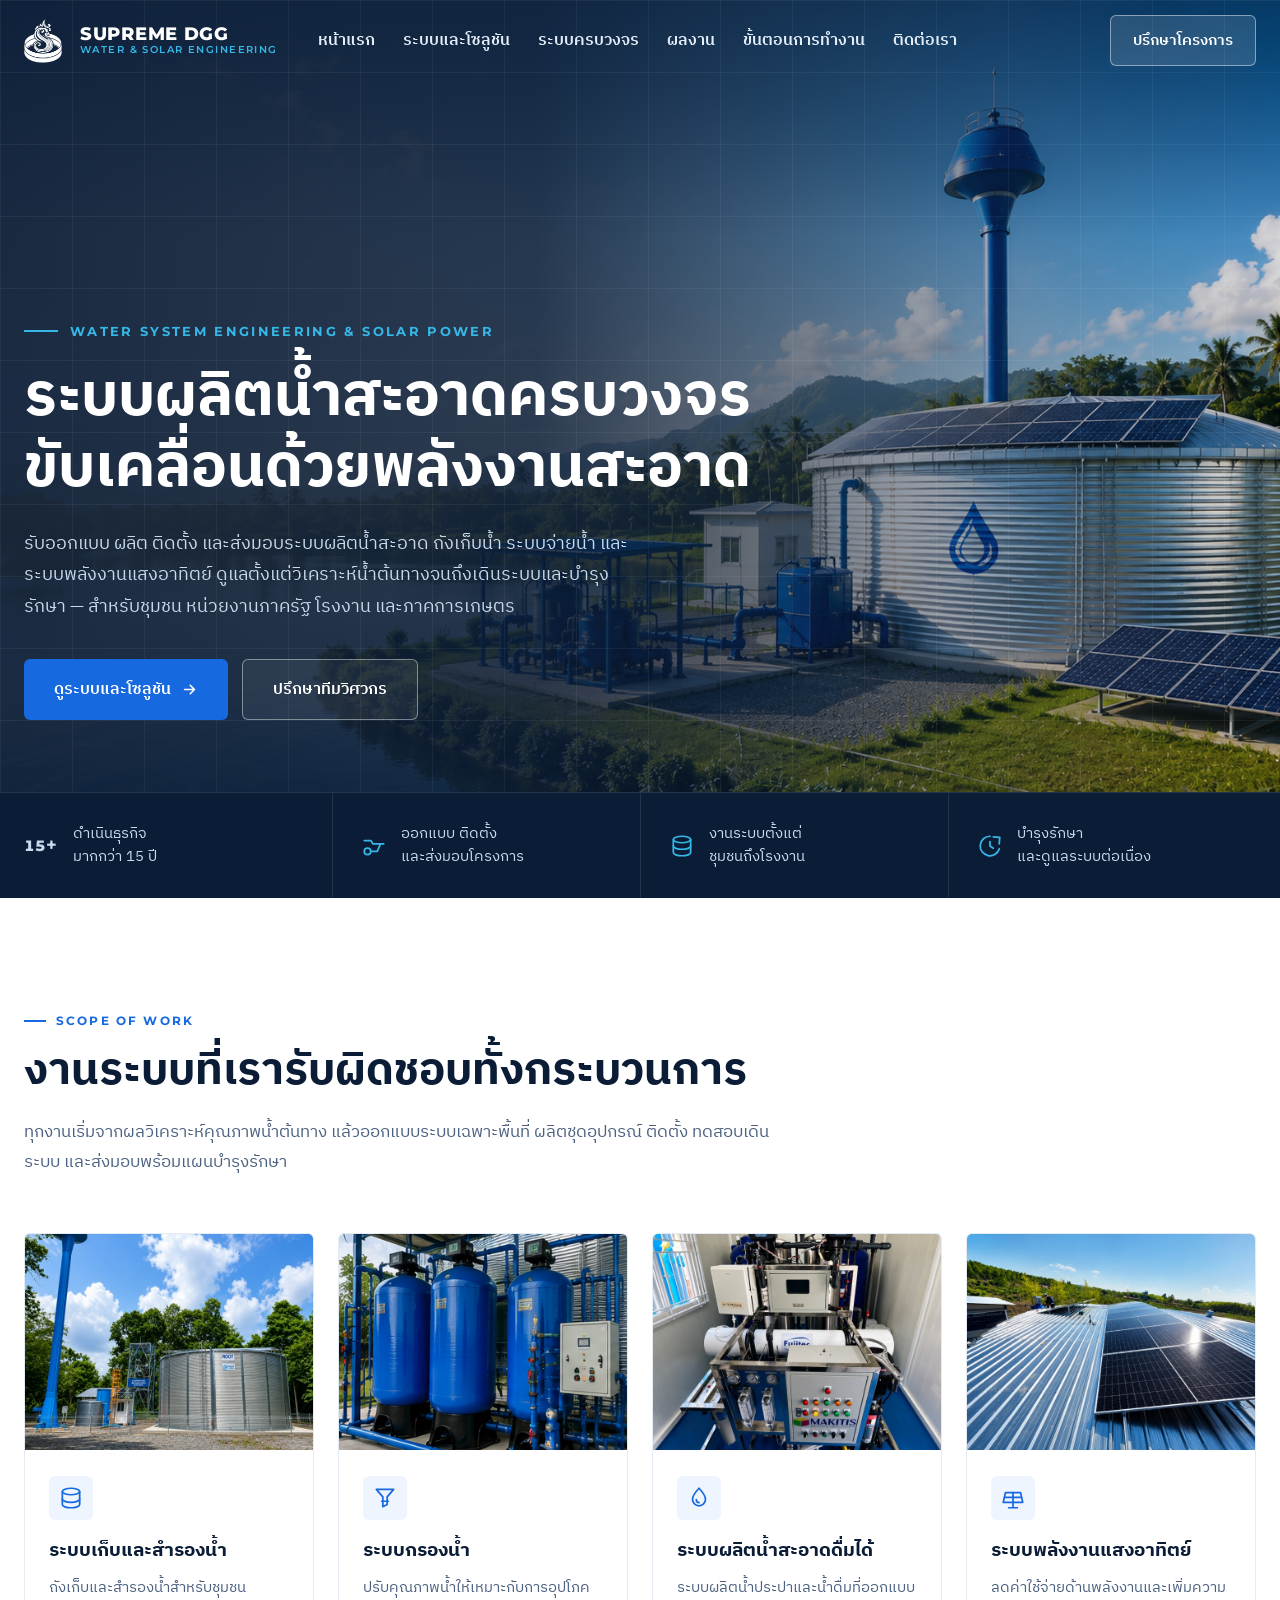
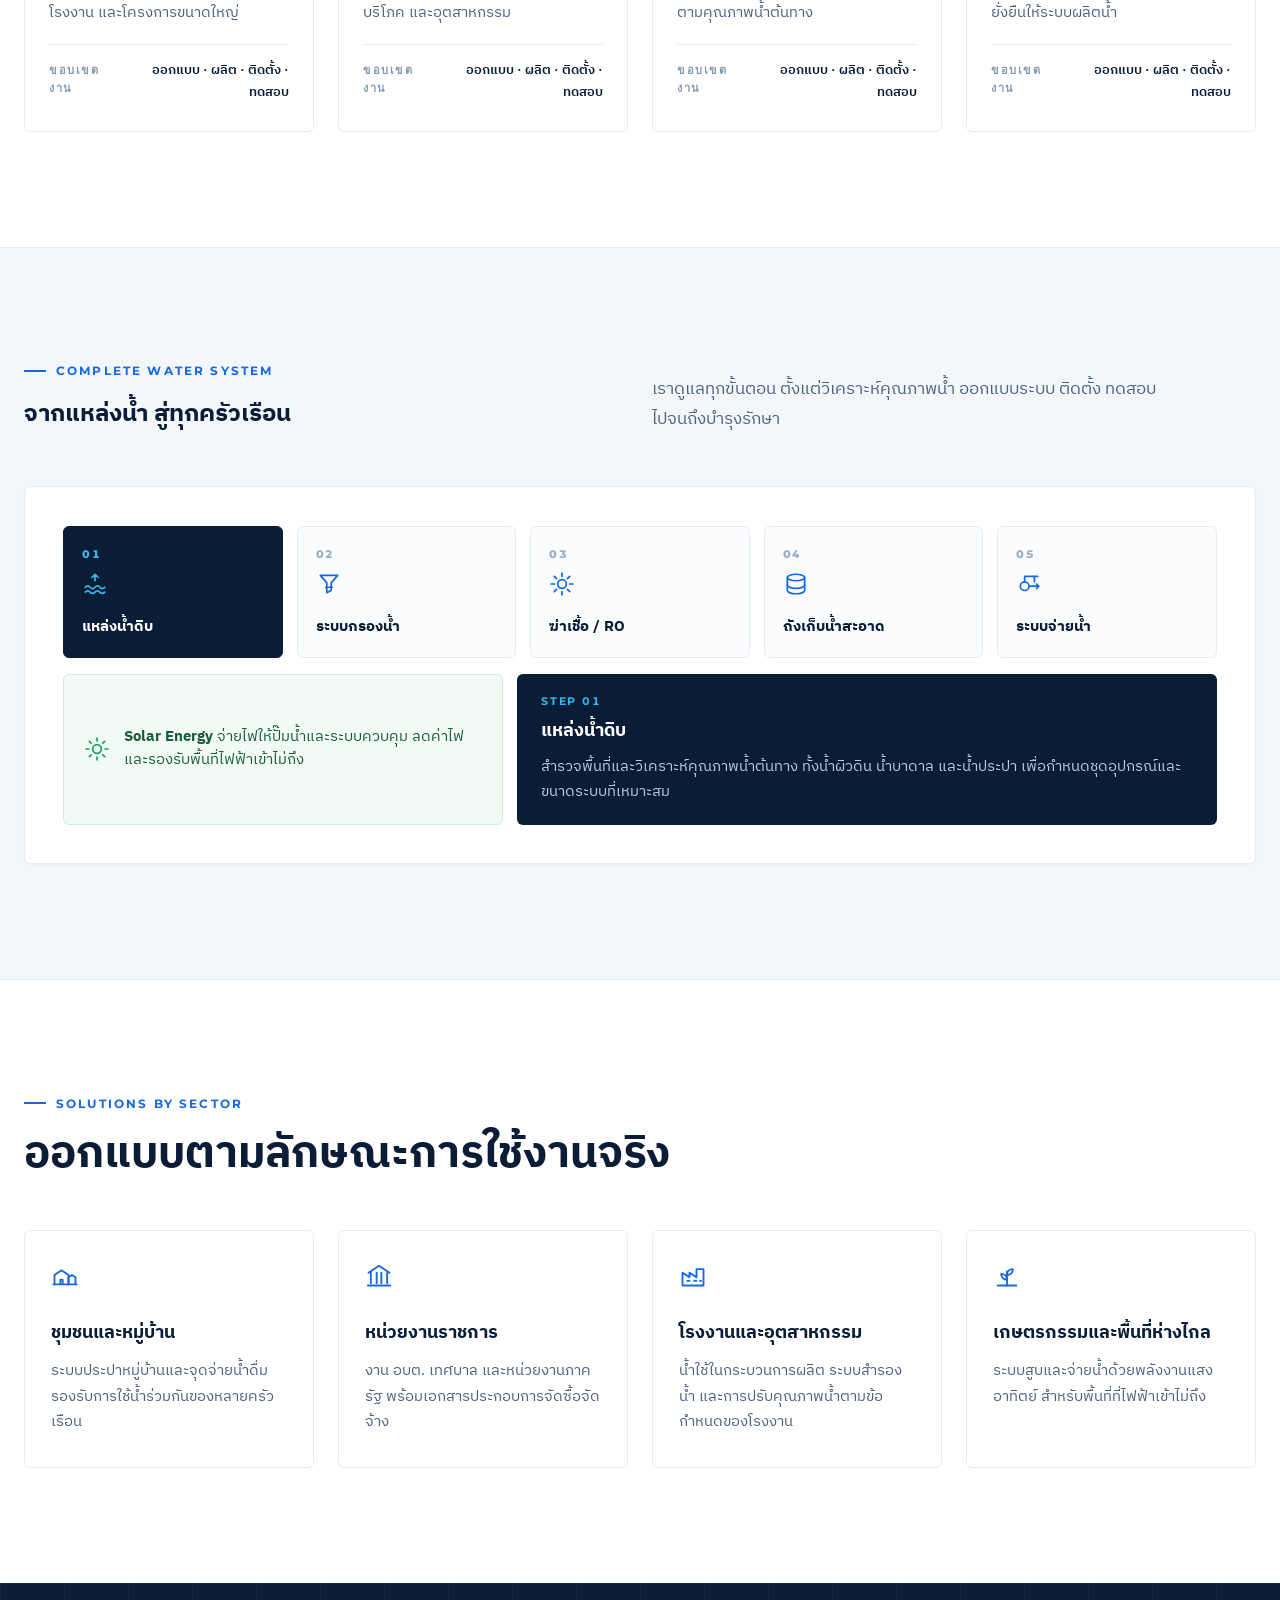
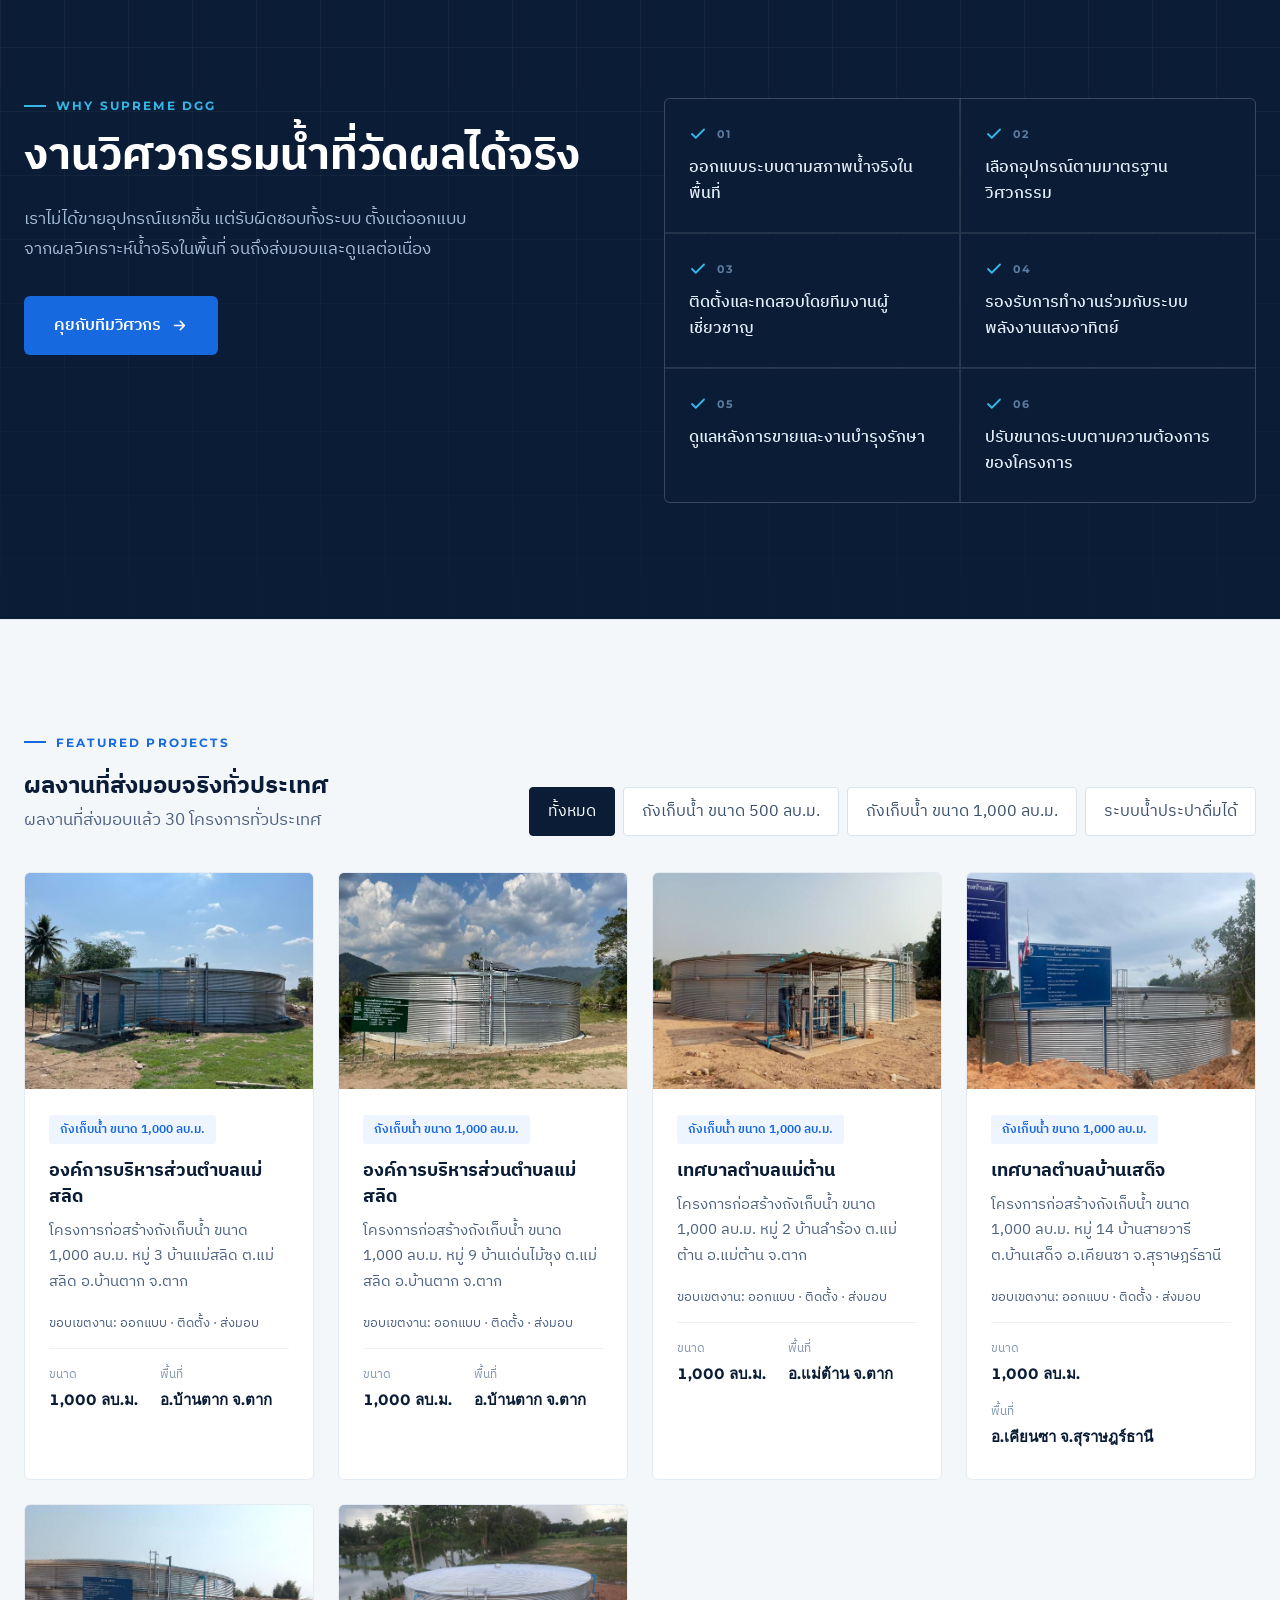
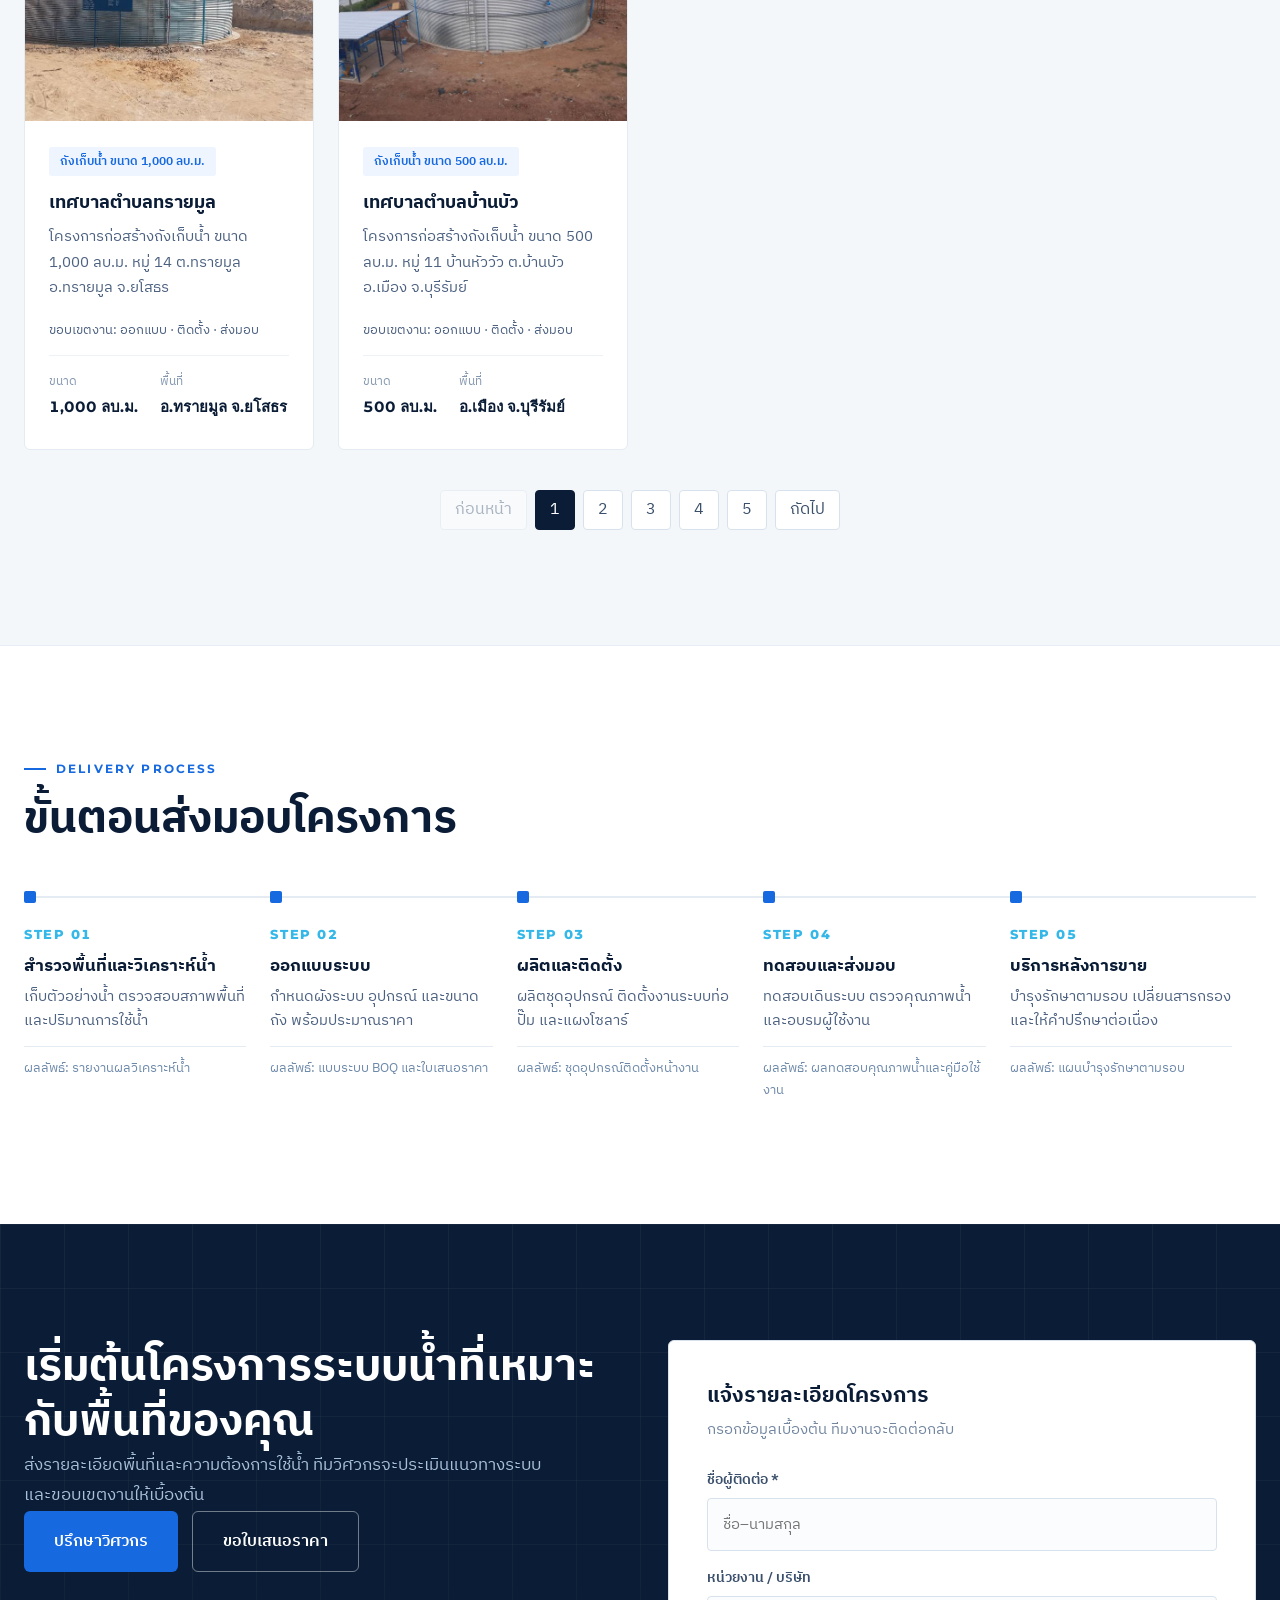
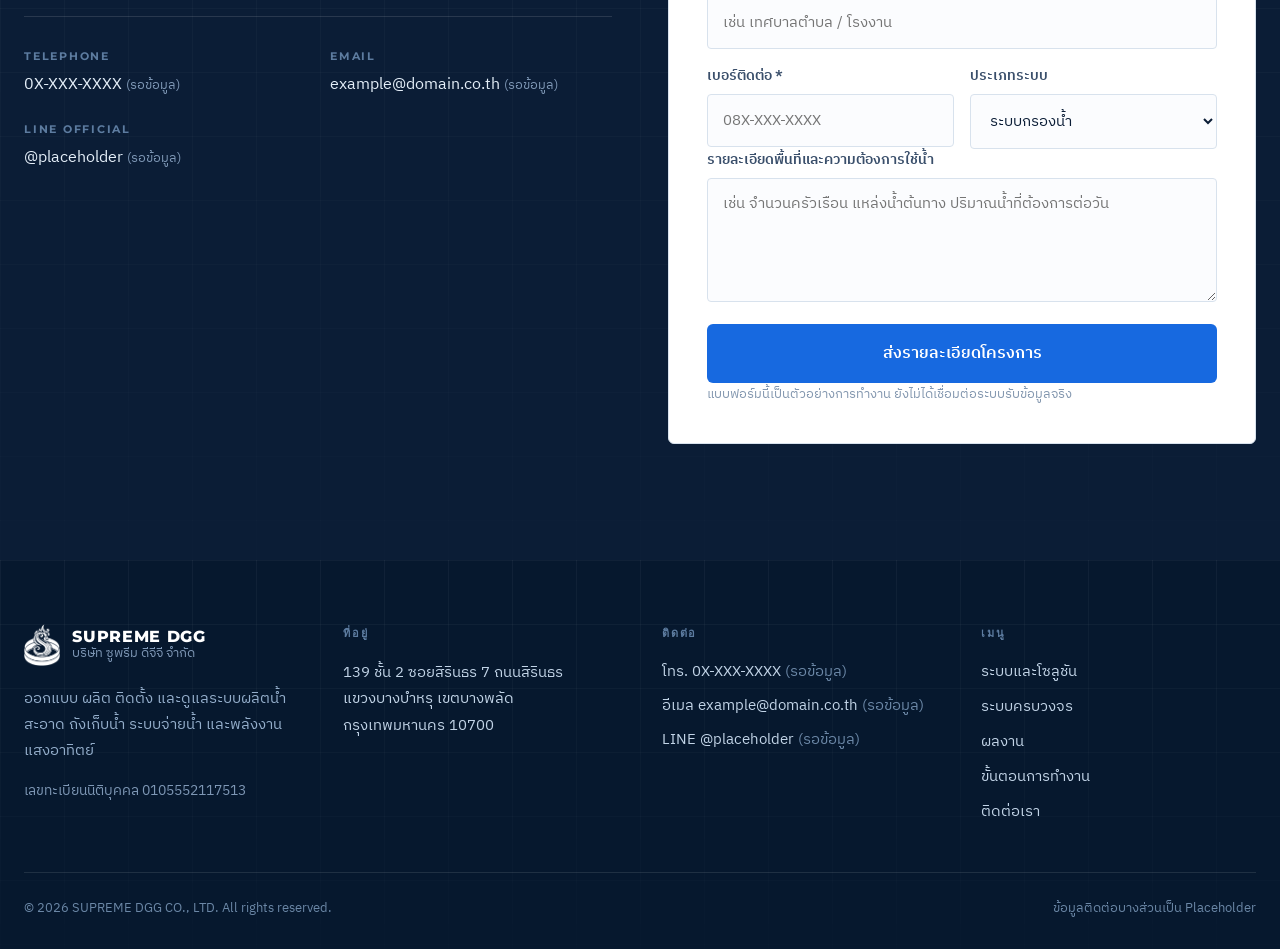
==== commit 0dcb6635: "Replace placeholder projects with real portfolio, add pagination, refine layout - FEATURED PROJECTS:" ====
--- a/index.html
+++ b/index.html
@@ -104,6 +104,17 @@
       </div>
       <div class="grid grid-4">
         <article class="card service-card">
+          <div class="img-slot img-slot-sm" data-slot="svc-tank">
+            <img src="assets/svc-tank.jpg" alt="ระบบเก็บและสำรองน้ำ" width="700" height="700" loading="lazy" decoding="async">
+          </div>
+          <div class="card-body">
+            <div class="card-icon"><svg width="26" height="26" viewBox="0 0 24 24" fill="none" stroke="currentColor" stroke-width="1.6" stroke-linecap="round" stroke-linejoin="round"><ellipse cx="12" cy="6" rx="8" ry="3"></ellipse><path d="M4 6v12c0 1.7 3.6 3 8 3s8-1.3 8-3V6"></path><path d="M4 13c0 1.7 3.6 3 8 3s8-1.3 8-3"></path></svg></div>
+            <h3>ระบบเก็บและสำรองน้ำ</h3>
+            <p>ถังเก็บและสำรองน้ำสำหรับชุมชน โรงงาน และโครงการขนาดใหญ่</p>
+            <div class="card-spec"><span>ขอบเขตงาน</span><strong>ออกแบบ · ผลิต · ติดตั้ง · ทดสอบ</strong></div>
+          </div>
+        </article>
+        <article class="card service-card">
           <div class="img-slot img-slot-sm" data-slot="svc-filter">
             <img src="assets/svc-filter.png" alt="ชุดกรองน้ำและถังกรอง" width="344" height="419" loading="lazy" decoding="async">
           </div>
@@ -115,19 +126,8 @@
           </div>
         </article>
         <article class="card service-card">
-          <div class="img-slot img-slot-sm" data-slot="svc-tank">
-            <img src="assets/svc-tank.png" alt="ถังเก็บน้ำขนาดใหญ่" width="377" height="419" loading="lazy" decoding="async">
-          </div>
-          <div class="card-body">
-            <div class="card-icon"><svg width="26" height="26" viewBox="0 0 24 24" fill="none" stroke="currentColor" stroke-width="1.6" stroke-linecap="round" stroke-linejoin="round"><ellipse cx="12" cy="6" rx="8" ry="3"></ellipse><path d="M4 6v12c0 1.7 3.6 3 8 3s8-1.3 8-3V6"></path><path d="M4 13c0 1.7 3.6 3 8 3s8-1.3 8-3"></path></svg></div>
-            <h3>ระบบเก็บและสำรองน้ำ</h3>
-            <p>ถังเก็บและสำรองน้ำสำหรับชุมชน โรงงาน และโครงการขนาดใหญ่</p>
-            <div class="card-spec"><span>ขอบเขตงาน</span><strong>ออกแบบ · ผลิต · ติดตั้ง · ทดสอบ</strong></div>
-          </div>
-        </article>
-        <article class="card service-card">
           <div class="img-slot img-slot-sm" data-slot="svc-drink">
-            <img src="assets/svc-drink.png" alt="ระบบผลิตน้ำดื่ม / RO" width="336" height="419" loading="lazy" decoding="async">
+            <img src="assets/svc-drink.jpg" alt="ระบบผลิตน้ำสะอาดดื่มได้" width="700" height="700" loading="lazy" decoding="async">
           </div>
           <div class="card-body">
             <div class="card-icon"><svg width="26" height="26" viewBox="0 0 24 24" fill="none" stroke="currentColor" stroke-width="1.6" stroke-linecap="round" stroke-linejoin="round"><path d="M12 3s6 6.4 6 10.2A6 6 0 0 1 6 13.2C6 9.4 12 3 12 3Z"></path><path d="M9.5 13.6a2.6 2.6 0 0 0 2.6 2.6"></path></svg></div>
@@ -138,7 +138,7 @@
         </article>
         <article class="card service-card">
           <div class="img-slot img-slot-sm" data-slot="svc-solar">
-            <img src="assets/svc-solar.png" alt="แผงโซลาร์เซลล์หน้างาน" width="349" height="419" loading="lazy" decoding="async">
+            <img src="assets/svc-solar.jpg" alt="ระบบพลังงานแสงอาทิตย์" width="700" height="700" loading="lazy" decoding="async">
           </div>
           <div class="card-body">
             <div class="card-icon"><svg width="26" height="26" viewBox="0 0 24 24" fill="none" stroke="currentColor" stroke-width="1.6" stroke-linecap="round" stroke-linejoin="round"><path d="M3 16h18l-2-9H5l-2 9Z"></path><path d="M12 7v9M4.6 11.5h14.8M12 16v5M8 21h8"></path></svg></div>
@@ -266,88 +266,471 @@
       <div class="projects-head">
         <div>
           <div class="eyebrow-label">FEATURED PROJECTS</div>
-          <h2>ตัวอย่างลักษณะงานที่เราดูแล</h2>
+          <h2>ผลงานที่ส่งมอบจริงทั่วประเทศ</h2>
+          <p class="section-lede">ผลงานที่ส่งมอบแล้ว 30 โครงการทั่วประเทศ</p>
         </div>
         <div class="filter-bar" id="filter-bar">
           <button type="button" class="filter-btn is-active" data-filter="ทั้งหมด">ทั้งหมด</button>
-          <button type="button" class="filter-btn" data-filter="ระบบกรองน้ำ">ระบบกรองน้ำ</button>
-          <button type="button" class="filter-btn" data-filter="ถังเก็บน้ำ">ถังเก็บน้ำ</button>
-          <button type="button" class="filter-btn" data-filter="น้ำดื่ม">น้ำดื่ม</button>
-          <button type="button" class="filter-btn" data-filter="โซลาร์เซลล์">โซลาร์เซลล์</button>
-        </div>
-      </div>
-
-      <div class="notice">
-        <svg width="18" height="18" viewBox="0 0 24 24" fill="none" stroke="#A6741A" stroke-width="1.8" stroke-linecap="round"><circle cx="12" cy="12" r="9"></circle><path d="M12 8h.01M11 12h1v4h1"></path></svg>
-        <span>ข้อมูลผลงานทั้งหมดในส่วนนี้เป็น <strong>Placeholder</strong> รอข้อมูลจริงจากบริษัท — ชื่อหน่วยงาน พื้นที่ และรายละเอียดโครงการยังไม่ได้ระบุ (ภาพประกอบใช้ชั่วคราว)</span>
+          <button type="button" class="filter-btn" data-filter="ถังเก็บน้ำ ขนาด 500 ลบ.ม.">ถังเก็บน้ำ ขนาด 500 ลบ.ม.</button>
+          <button type="button" class="filter-btn" data-filter="ถังเก็บน้ำ ขนาด 1,000 ลบ.ม.">ถังเก็บน้ำ ขนาด 1,000 ลบ.ม.</button>
+          <button type="button" class="filter-btn" data-filter="ระบบน้ำประปาดื่มได้">ระบบน้ำประปาดื่มได้</button>
+        </div>
       </div>
 
       <div class="grid grid-3" id="projects-grid">
-        <article class="card project-card" data-tag="ระบบกรองน้ำ">
-          <div class="img-slot img-slot-lg" data-slot="proj-1">
-            <img src="assets/proj-1.png" alt="โครงการระบบกรองน้ำชุมชน" width="461" height="384" loading="lazy" decoding="async">
-          </div>
-          <div class="card-body">
-            <div class="tag">ระบบกรองน้ำ</div>
-            <h3>โครงการตัวอย่าง — ระบบกรองน้ำชุมชน</h3>
-            <p>รอข้อมูลจริงจากบริษัท: ขอบเขตงาน กำลังผลิต และภาพหน้างาน</p>
-            <div class="project-scope">ขอบเขตงาน: ออกแบบ · ติดตั้ง · ส่งมอบ</div>
-            <div class="stat-row">
-              <div><span>กำลังผลิต</span><strong>—</strong></div>
-              <div><span>พื้นที่</span><strong>—</strong></div>
-              <div><span>ปีที่ส่งมอบ</span><strong>—</strong></div>
-            </div>
-          </div>
-        </article>
-        <article class="card project-card" data-tag="ถังเก็บน้ำ">
-          <div class="img-slot img-slot-lg" data-slot="proj-2">
-            <img src="assets/proj-2.png" alt="โครงการถังเก็บและสำรองน้ำ" width="470" height="384" loading="lazy" decoding="async">
-          </div>
-          <div class="card-body">
-            <div class="tag">ถังเก็บน้ำ</div>
-            <h3>โครงการตัวอย่าง — ถังเก็บและสำรองน้ำ</h3>
-            <p>รอข้อมูลจริงจากบริษัท: ความจุถัง โครงสร้างฐาน และระบบควบคุมระดับน้ำ</p>
-            <div class="project-scope">ขอบเขตงาน: ออกแบบ · ติดตั้ง · ส่งมอบ</div>
-            <div class="stat-row">
-              <div><span>กำลังผลิต</span><strong>—</strong></div>
-              <div><span>พื้นที่</span><strong>—</strong></div>
-              <div><span>ปีที่ส่งมอบ</span><strong>—</strong></div>
-            </div>
-          </div>
-        </article>
-        <article class="card project-card" data-tag="โซลาร์เซลล์">
-          <div class="img-slot img-slot-lg" data-slot="proj-3">
-            <img src="assets/proj-3.png" alt="โครงการระบบสูบน้ำพลังงานแสงอาทิตย์" width="503" height="384" loading="lazy" decoding="async">
-          </div>
-          <div class="card-body">
-            <div class="tag">โซลาร์เซลล์</div>
-            <h3>โครงการตัวอย่าง — ระบบสูบน้ำพลังงานแสงอาทิตย์</h3>
-            <p>รอข้อมูลจริงจากบริษัท: ขนาดแผง กำลังปั๊ม และปริมาณน้ำต่อวัน</p>
-            <div class="project-scope">ขอบเขตงาน: ออกแบบ · ติดตั้ง · ส่งมอบ</div>
-            <div class="stat-row">
-              <div><span>กำลังผลิต</span><strong>—</strong></div>
-              <div><span>พื้นที่</span><strong>—</strong></div>
-              <div><span>ปีที่ส่งมอบ</span><strong>—</strong></div>
-            </div>
-          </div>
-        </article>
-        <article class="card project-card" data-tag="น้ำดื่ม" hidden>
-          <div class="img-slot img-slot-lg" data-slot="proj-4">
-            <img src="assets/proj-4.png" alt="โครงการระบบผลิตน้ำดื่ม" width="1448" height="1086" loading="lazy" decoding="async">
-          </div>
-          <div class="card-body">
-            <div class="tag">น้ำดื่ม</div>
-            <h3>โครงการตัวอย่าง — ระบบผลิตน้ำดื่มดื่มได้</h3>
-            <p>รอข้อมูลจริงจากบริษัท: มาตรฐานน้ำ ผลตรวจคุณภาพ และจุดจ่ายน้ำ</p>
-            <div class="project-scope">ขอบเขตงาน: ออกแบบ · ติดตั้ง · ส่งมอบ</div>
-            <div class="stat-row">
-              <div><span>กำลังผลิต</span><strong>—</strong></div>
-              <div><span>พื้นที่</span><strong>—</strong></div>
-              <div><span>ปีที่ส่งมอบ</span><strong>—</strong></div>
-            </div>
-          </div>
-        </article>
-      </div>
+        <article class="card project-card" data-tag="ถังเก็บน้ำ ขนาด 1,000 ลบ.ม.">
+          <div class="img-slot img-slot-lg" data-slot="project-01">
+            <img src="assets/project-01.jpg" alt="ถังเก็บน้ำขนาด 1,000 ลบ.ม. องค์การบริหารส่วนตำบลแม่สลิด อ.บ้านตาก จ.ตาก" width="659" height="493" loading="lazy" decoding="async">
+          </div>
+          <div class="card-body">
+            <div class="tag">ถังเก็บน้ำ ขนาด 1,000 ลบ.ม.</div>
+            <h3>องค์การบริหารส่วนตำบลแม่สลิด</h3>
+            <p>โครงการก่อสร้างถังเก็บน้ำ ขนาด 1,000 ลบ.ม. หมู่ 3 บ้านแม่สลิด ต.แม่สลิด อ.บ้านตาก จ.ตาก</p>
+            <div class="project-scope">ขอบเขตงาน: ออกแบบ · ติดตั้ง · ส่งมอบ</div>
+            <div class="stat-row">
+              <div><span>ขนาด</span><strong>1,000 ลบ.ม.</strong></div>
+              <div><span>พื้นที่</span><strong>อ.บ้านตาก จ.ตาก</strong></div>
+            </div>
+          </div>
+        </article>
+        <article class="card project-card" data-tag="ถังเก็บน้ำ ขนาด 1,000 ลบ.ม.">
+          <div class="img-slot img-slot-lg" data-slot="project-02">
+            <img src="assets/project-02.jpg" alt="ถังเก็บน้ำขนาด 1,000 ลบ.ม. องค์การบริหารส่วนตำบลแม่สลิด อ.บ้านตาก จ.ตาก" width="659" height="493" loading="lazy" decoding="async">
+          </div>
+          <div class="card-body">
+            <div class="tag">ถังเก็บน้ำ ขนาด 1,000 ลบ.ม.</div>
+            <h3>องค์การบริหารส่วนตำบลแม่สลิด</h3>
+            <p>โครงการก่อสร้างถังเก็บน้ำ ขนาด 1,000 ลบ.ม. หมู่ 9 บ้านเด่นไม้ซุง ต.แม่สลิด อ.บ้านตาก จ.ตาก</p>
+            <div class="project-scope">ขอบเขตงาน: ออกแบบ · ติดตั้ง · ส่งมอบ</div>
+            <div class="stat-row">
+              <div><span>ขนาด</span><strong>1,000 ลบ.ม.</strong></div>
+              <div><span>พื้นที่</span><strong>อ.บ้านตาก จ.ตาก</strong></div>
+            </div>
+          </div>
+        </article>
+        <article class="card project-card" data-tag="ถังเก็บน้ำ ขนาด 1,000 ลบ.ม.">
+          <div class="img-slot img-slot-lg" data-slot="project-03">
+            <img src="assets/project-03.jpg" alt="ถังเก็บน้ำขนาด 1,000 ลบ.ม. เทศบาลตำบลแม่ต้าน อ.แม่ต้าน จ.ตาก" width="659" height="492" loading="lazy" decoding="async">
+          </div>
+          <div class="card-body">
+            <div class="tag">ถังเก็บน้ำ ขนาด 1,000 ลบ.ม.</div>
+            <h3>เทศบาลตำบลแม่ต้าน</h3>
+            <p>โครงการก่อสร้างถังเก็บน้ำ ขนาด 1,000 ลบ.ม. หมู่ 2 บ้านลำร้อง ต.แม่ต้าน อ.แม่ต้าน จ.ตาก</p>
+            <div class="project-scope">ขอบเขตงาน: ออกแบบ · ติดตั้ง · ส่งมอบ</div>
+            <div class="stat-row">
+              <div><span>ขนาด</span><strong>1,000 ลบ.ม.</strong></div>
+              <div><span>พื้นที่</span><strong>อ.แม่ต้าน จ.ตาก</strong></div>
+            </div>
+          </div>
+        </article>
+        <article class="card project-card" data-tag="ถังเก็บน้ำ ขนาด 1,000 ลบ.ม.">
+          <div class="img-slot img-slot-lg" data-slot="project-04">
+            <img src="assets/project-04.jpg" alt="ถังเก็บน้ำขนาด 1,000 ลบ.ม. เทศบาลตำบลบ้านเสด็จ อ.เคียนซา จ.สุราษฎร์ธานี" width="660" height="592" loading="lazy" decoding="async">
+          </div>
+          <div class="card-body">
+            <div class="tag">ถังเก็บน้ำ ขนาด 1,000 ลบ.ม.</div>
+            <h3>เทศบาลตำบลบ้านเสด็จ</h3>
+            <p>โครงการก่อสร้างถังเก็บน้ำ ขนาด 1,000 ลบ.ม. หมู่ 14 บ้านสายวารี ต.บ้านเสด็จ อ.เคียนซา จ.สุราษฎร์ธานี</p>
+            <div class="project-scope">ขอบเขตงาน: ออกแบบ · ติดตั้ง · ส่งมอบ</div>
+            <div class="stat-row">
+              <div><span>ขนาด</span><strong>1,000 ลบ.ม.</strong></div>
+              <div><span>พื้นที่</span><strong>อ.เคียนซา จ.สุราษฎร์ธานี</strong></div>
+            </div>
+          </div>
+        </article>
+        <article class="card project-card" data-tag="ถังเก็บน้ำ ขนาด 1,000 ลบ.ม.">
+          <div class="img-slot img-slot-lg" data-slot="project-05">
+            <img src="assets/project-05.jpg" alt="ถังเก็บน้ำขนาด 1,000 ลบ.ม. เทศบาลตำบลทรายมูล อ.ทรายมูล จ.ยโสธร" width="727" height="473" loading="lazy" decoding="async">
+          </div>
+          <div class="card-body">
+            <div class="tag">ถังเก็บน้ำ ขนาด 1,000 ลบ.ม.</div>
+            <h3>เทศบาลตำบลทรายมูล</h3>
+            <p>โครงการก่อสร้างถังเก็บน้ำ ขนาด 1,000 ลบ.ม. หมู่ 14 ต.ทรายมูล อ.ทรายมูล จ.ยโสธร</p>
+            <div class="project-scope">ขอบเขตงาน: ออกแบบ · ติดตั้ง · ส่งมอบ</div>
+            <div class="stat-row">
+              <div><span>ขนาด</span><strong>1,000 ลบ.ม.</strong></div>
+              <div><span>พื้นที่</span><strong>อ.ทรายมูล จ.ยโสธร</strong></div>
+            </div>
+          </div>
+        </article>
+        <article class="card project-card" data-tag="ถังเก็บน้ำ ขนาด 500 ลบ.ม.">
+          <div class="img-slot img-slot-lg" data-slot="project-06">
+            <img src="assets/project-06.jpg" alt="ถังเก็บน้ำขนาด 500 ลบ.ม. เทศบาลตำบลบ้านบัว อ.เมือง จ.บุรีรัมย์" width="664" height="492" loading="lazy" decoding="async">
+          </div>
+          <div class="card-body">
+            <div class="tag">ถังเก็บน้ำ ขนาด 500 ลบ.ม.</div>
+            <h3>เทศบาลตำบลบ้านบัว</h3>
+            <p>โครงการก่อสร้างถังเก็บน้ำ ขนาด 500 ลบ.ม. หมู่ 11 บ้านหัววัว ต.บ้านบัว อ.เมือง จ.บุรีรัมย์</p>
+            <div class="project-scope">ขอบเขตงาน: ออกแบบ · ติดตั้ง · ส่งมอบ</div>
+            <div class="stat-row">
+              <div><span>ขนาด</span><strong>500 ลบ.ม.</strong></div>
+              <div><span>พื้นที่</span><strong>อ.เมือง จ.บุรีรัมย์</strong></div>
+            </div>
+          </div>
+        </article>
+        <article class="card project-card" data-tag="ถังเก็บน้ำ ขนาด 1,000 ลบ.ม.">
+          <div class="img-slot img-slot-lg" data-slot="project-07">
+            <img src="assets/project-07.jpg" alt="ถังเก็บน้ำขนาด 1,000 ลบ.ม. องค์การบริหารส่วนตำบลสุขเกษม อ.ปักธงชัย จ.นครราชสีมา" width="733" height="550" loading="lazy" decoding="async">
+          </div>
+          <div class="card-body">
+            <div class="tag">ถังเก็บน้ำ ขนาด 1,000 ลบ.ม.</div>
+            <h3>องค์การบริหารส่วนตำบลสุขเกษม</h3>
+            <p>โครงการก่อสร้างถังเก็บน้ำ ขนาด 1,000 ลบ.ม. หมู่ 2 บ้านปลายดาบ อ.ปักธงชัย จ.นครราชสีมา</p>
+            <div class="project-scope">ขอบเขตงาน: ออกแบบ · ติดตั้ง · ส่งมอบ</div>
+            <div class="stat-row">
+              <div><span>ขนาด</span><strong>1,000 ลบ.ม.</strong></div>
+              <div><span>พื้นที่</span><strong>อ.ปักธงชัย จ.นครราชสีมา</strong></div>
+            </div>
+          </div>
+        </article>
+        <article class="card project-card" data-tag="ถังเก็บน้ำ ขนาด 1,000 ลบ.ม.">
+          <div class="img-slot img-slot-lg" data-slot="project-08">
+            <img src="assets/project-08.jpg" alt="ถังเก็บน้ำขนาด 1,000 ลบ.ม. องค์การบริหารส่วนตำบลสุขเกษม อ.ปักธงชัย จ.นครราชสีมา" width="733" height="550" loading="lazy" decoding="async">
+          </div>
+          <div class="card-body">
+            <div class="tag">ถังเก็บน้ำ ขนาด 1,000 ลบ.ม.</div>
+            <h3>องค์การบริหารส่วนตำบลสุขเกษม</h3>
+            <p>โครงการก่อสร้างถังเก็บน้ำ ขนาด 1,000 ลบ.ม. หมู่ 9 บ้านบุเจ็ก อ.ปักธงชัย จ.นครราชสีมา</p>
+            <div class="project-scope">ขอบเขตงาน: ออกแบบ · ติดตั้ง · ส่งมอบ</div>
+            <div class="stat-row">
+              <div><span>ขนาด</span><strong>1,000 ลบ.ม.</strong></div>
+              <div><span>พื้นที่</span><strong>อ.ปักธงชัย จ.นครราชสีมา</strong></div>
+            </div>
+          </div>
+        </article>
+        <article class="card project-card" data-tag="ถังเก็บน้ำ ขนาด 1,000 ลบ.ม.">
+          <div class="img-slot img-slot-lg" data-slot="project-09">
+            <img src="assets/project-09.jpg" alt="ถังเก็บน้ำขนาด 1,000 ลบ.ม. เทศบาลตำบลช่องแมว อ.ลำทะเมนชัย จ.นครราชสีมา" width="733" height="550" loading="lazy" decoding="async">
+          </div>
+          <div class="card-body">
+            <div class="tag">ถังเก็บน้ำ ขนาด 1,000 ลบ.ม.</div>
+            <h3>เทศบาลตำบลช่องแมว</h3>
+            <p>โครงการก่อสร้างถังเก็บน้ำ ขนาด 1,000 ลบ.ม. หมู่ 3 บ้านช่องแมว อ.ลำทะเมนชัย จ.นครราชสีมา</p>
+            <div class="project-scope">ขอบเขตงาน: ออกแบบ · ติดตั้ง · ส่งมอบ</div>
+            <div class="stat-row">
+              <div><span>ขนาด</span><strong>1,000 ลบ.ม.</strong></div>
+              <div><span>พื้นที่</span><strong>อ.ลำทะเมนชัย จ.นครราชสีมา</strong></div>
+            </div>
+          </div>
+        </article>
+        <article class="card project-card" data-tag="ถังเก็บน้ำ ขนาด 1,000 ลบ.ม.">
+          <div class="img-slot img-slot-lg" data-slot="project-10">
+            <img src="assets/project-10.jpg" alt="ถังเก็บน้ำขนาด 1,000 ลบ.ม. เทศบาลตำบลช่องแมว อ.ลำทะเมนชัย จ.นครราชสีมา" width="663" height="499" loading="lazy" decoding="async">
+          </div>
+          <div class="card-body">
+            <div class="tag">ถังเก็บน้ำ ขนาด 1,000 ลบ.ม.</div>
+            <h3>เทศบาลตำบลช่องแมว</h3>
+            <p>โครงการก่อสร้างถังเก็บน้ำ ขนาด 1,000 ลบ.ม. หมู่ 12 บ้านหนองจานใต้ อ.ลำทะเมนชัย จ.นครราชสีมา</p>
+            <div class="project-scope">ขอบเขตงาน: ออกแบบ · ติดตั้ง · ส่งมอบ</div>
+            <div class="stat-row">
+              <div><span>ขนาด</span><strong>1,000 ลบ.ม.</strong></div>
+              <div><span>พื้นที่</span><strong>อ.ลำทะเมนชัย จ.นครราชสีมา</strong></div>
+            </div>
+          </div>
+        </article>
+        <article class="card project-card" data-tag="ถังเก็บน้ำ ขนาด 1,000 ลบ.ม.">
+          <div class="img-slot img-slot-lg" data-slot="project-11">
+            <img src="assets/project-11.jpg" alt="ถังเก็บน้ำขนาด 1,000 ลบ.ม. องค์การบริหารส่วนตำบลทุ่งสว่าง อ.ประทาย จ.นครราชสีมา" width="731" height="550" loading="lazy" decoding="async">
+          </div>
+          <div class="card-body">
+            <div class="tag">ถังเก็บน้ำ ขนาด 1,000 ลบ.ม.</div>
+            <h3>องค์การบริหารส่วนตำบลทุ่งสว่าง</h3>
+            <p>โครงการก่อสร้างถังเก็บน้ำ ขนาด 1,000 ลบ.ม. หมู่ 3 บ้านขี้เหล็ก อ.ประทาย จ.นครราชสีมา</p>
+            <div class="project-scope">ขอบเขตงาน: ออกแบบ · ติดตั้ง · ส่งมอบ</div>
+            <div class="stat-row">
+              <div><span>ขนาด</span><strong>1,000 ลบ.ม.</strong></div>
+              <div><span>พื้นที่</span><strong>อ.ประทาย จ.นครราชสีมา</strong></div>
+            </div>
+          </div>
+        </article>
+        <article class="card project-card" data-tag="ถังเก็บน้ำ ขนาด 1,000 ลบ.ม.">
+          <div class="img-slot img-slot-lg" data-slot="project-12">
+            <img src="assets/project-12.jpg" alt="ถังเก็บน้ำขนาด 1,000 ลบ.ม. องค์การบริหารส่วนตำบลวังหมี อ.วังน้ำเขียว จ.นครราชสีมา" width="664" height="499" loading="lazy" decoding="async">
+          </div>
+          <div class="card-body">
+            <div class="tag">ถังเก็บน้ำ ขนาด 1,000 ลบ.ม.</div>
+            <h3>องค์การบริหารส่วนตำบลวังหมี</h3>
+            <p>โครงการก่อสร้างถังเก็บน้ำ ขนาด 1,000 ลบ.ม. หมู่ 3 บ้านคลองใบพัด อ.วังน้ำเขียว จ.นครราชสีมา</p>
+            <div class="project-scope">ขอบเขตงาน: ออกแบบ · ติดตั้ง · ส่งมอบ</div>
+            <div class="stat-row">
+              <div><span>ขนาด</span><strong>1,000 ลบ.ม.</strong></div>
+              <div><span>พื้นที่</span><strong>อ.วังน้ำเขียว จ.นครราชสีมา</strong></div>
+            </div>
+          </div>
+        </article>
+        <article class="card project-card" data-tag="ถังเก็บน้ำ ขนาด 1,000 ลบ.ม.">
+          <div class="img-slot img-slot-lg" data-slot="project-13">
+            <img src="assets/project-13.jpg" alt="ถังเก็บน้ำขนาด 1,000 ลบ.ม. องค์การบริหารส่วนตำบลไทยสามัคคี อ.วังน้ำเขียว จ.นครราชสีมา" width="609" height="460" loading="lazy" decoding="async">
+          </div>
+          <div class="card-body">
+            <div class="tag">ถังเก็บน้ำ ขนาด 1,000 ลบ.ม.</div>
+            <h3>องค์การบริหารส่วนตำบลไทยสามัคคี</h3>
+            <p>โครงการก่อสร้างถังเก็บน้ำ ขนาด 1,000 ลบ.ม. หมู่ 1 บ้านไทยสามัคคี อ.วังน้ำเขียว จ.นครราชสีมา</p>
+            <div class="project-scope">ขอบเขตงาน: ออกแบบ · ติดตั้ง · ส่งมอบ</div>
+            <div class="stat-row">
+              <div><span>ขนาด</span><strong>1,000 ลบ.ม.</strong></div>
+              <div><span>พื้นที่</span><strong>อ.วังน้ำเขียว จ.นครราชสีมา</strong></div>
+            </div>
+          </div>
+        </article>
+        <article class="card project-card" data-tag="ถังเก็บน้ำ ขนาด 500 ลบ.ม.">
+          <div class="img-slot img-slot-lg" data-slot="project-14">
+            <img src="assets/project-14.jpg" alt="ถังเก็บน้ำขนาด 500 ลบ.ม. เทศบาลตำบลป่ามะนาว อ.บ้านฝาง จ.ขอนแก่น" width="726" height="550" loading="lazy" decoding="async">
+          </div>
+          <div class="card-body">
+            <div class="tag">ถังเก็บน้ำ ขนาด 500 ลบ.ม.</div>
+            <h3>เทศบาลตำบลป่ามะนาว</h3>
+            <p>โครงการก่อสร้างถังเก็บน้ำ ขนาด 500 ลบ.ม. หมู่ 4 บ้านหินกอง อ.บ้านฝาง จ.ขอนแก่น</p>
+            <div class="project-scope">ขอบเขตงาน: ออกแบบ · ติดตั้ง · ส่งมอบ</div>
+            <div class="stat-row">
+              <div><span>ขนาด</span><strong>500 ลบ.ม.</strong></div>
+              <div><span>พื้นที่</span><strong>อ.บ้านฝาง จ.ขอนแก่น</strong></div>
+            </div>
+          </div>
+        </article>
+        <article class="card project-card" data-tag="ถังเก็บน้ำ ขนาด 1,000 ลบ.ม.">
+          <div class="img-slot img-slot-lg" data-slot="project-15">
+            <img src="assets/project-15.jpg" alt="ถังเก็บน้ำขนาด 1,000 ลบ.ม. เทศบาลตำบลหนองเรือ อ.หนองเรือ จ.ขอนแก่น" width="733" height="550" loading="lazy" decoding="async">
+          </div>
+          <div class="card-body">
+            <div class="tag">ถังเก็บน้ำ ขนาด 1,000 ลบ.ม.</div>
+            <h3>เทศบาลตำบลหนองเรือ</h3>
+            <p>โครงการก่อสร้างถังเก็บน้ำ ขนาด 1,000 ลบ.ม. ต.หนองเรือ อ.หนองเรือ จ.ขอนแก่น</p>
+            <div class="project-scope">ขอบเขตงาน: ออกแบบ · ติดตั้ง · ส่งมอบ</div>
+            <div class="stat-row">
+              <div><span>ขนาด</span><strong>1,000 ลบ.ม.</strong></div>
+              <div><span>พื้นที่</span><strong>อ.หนองเรือ จ.ขอนแก่น</strong></div>
+            </div>
+          </div>
+        </article>
+        <article class="card project-card" data-tag="ถังเก็บน้ำ ขนาด 500 ลบ.ม.">
+          <div class="img-slot img-slot-lg" data-slot="project-16">
+            <img src="assets/project-16.jpg" alt="ถังเก็บน้ำขนาด 500 ลบ.ม. เทศบาลตำบลหนองยาว อ.เมืองสระบุรี จ.สระบุรี" width="683" height="511" loading="lazy" decoding="async">
+          </div>
+          <div class="card-body">
+            <div class="tag">ถังเก็บน้ำ ขนาด 500 ลบ.ม.</div>
+            <h3>เทศบาลตำบลหนองยาว</h3>
+            <p>โครงการก่อสร้างถังเก็บน้ำ ขนาด 500 ลบ.ม. หมู่ 3 อ.เมืองสระบุรี จ.สระบุรี</p>
+            <div class="project-scope">ขอบเขตงาน: ออกแบบ · ติดตั้ง · ส่งมอบ</div>
+            <div class="stat-row">
+              <div><span>ขนาด</span><strong>500 ลบ.ม.</strong></div>
+              <div><span>พื้นที่</span><strong>อ.เมืองสระบุรี จ.สระบุรี</strong></div>
+            </div>
+          </div>
+        </article>
+        <article class="card project-card" data-tag="ถังเก็บน้ำ ขนาด 500 ลบ.ม.">
+          <div class="img-slot img-slot-lg" data-slot="project-17">
+            <img src="assets/project-17.jpg" alt="ถังเก็บน้ำขนาด 500 ลบ.ม. เทศบาลตำบลคำพราน อ.วังม่วง จ.สระบุรี" width="733" height="550" loading="lazy" decoding="async">
+          </div>
+          <div class="card-body">
+            <div class="tag">ถังเก็บน้ำ ขนาด 500 ลบ.ม.</div>
+            <h3>เทศบาลตำบลคำพราน</h3>
+            <p>โครงการก่อสร้างถังเก็บน้ำ ขนาด 500 ลบ.ม. หมู่ 7 อ.วังม่วง จ.สระบุรี</p>
+            <div class="project-scope">ขอบเขตงาน: ออกแบบ · ติดตั้ง · ส่งมอบ</div>
+            <div class="stat-row">
+              <div><span>ขนาด</span><strong>500 ลบ.ม.</strong></div>
+              <div><span>พื้นที่</span><strong>อ.วังม่วง จ.สระบุรี</strong></div>
+            </div>
+          </div>
+        </article>
+        <article class="card project-card" data-tag="ถังเก็บน้ำ ขนาด 500 ลบ.ม.">
+          <div class="img-slot img-slot-lg" data-slot="project-18">
+            <img src="assets/project-18.jpg" alt="ถังเก็บน้ำขนาด 500 ลบ.ม. เทศบาลตำบลท่าตูม อ.แก่งคอย จ.สระบุรี" width="652" height="484" loading="lazy" decoding="async">
+          </div>
+          <div class="card-body">
+            <div class="tag">ถังเก็บน้ำ ขนาด 500 ลบ.ม.</div>
+            <h3>เทศบาลตำบลท่าตูม</h3>
+            <p>โครงการก่อสร้างถังเก็บน้ำ ขนาด 500 ลบ.ม. ต.ท่าตูม อ.แก่งคอย จ.สระบุรี</p>
+            <div class="project-scope">ขอบเขตงาน: ออกแบบ · ติดตั้ง · ส่งมอบ</div>
+            <div class="stat-row">
+              <div><span>ขนาด</span><strong>500 ลบ.ม.</strong></div>
+              <div><span>พื้นที่</span><strong>อ.แก่งคอย จ.สระบุรี</strong></div>
+            </div>
+          </div>
+        </article>
+        <article class="card project-card" data-tag="ถังเก็บน้ำ ขนาด 500 ลบ.ม.">
+          <div class="img-slot img-slot-lg" data-slot="project-19">
+            <img src="assets/project-19.jpg" alt="ถังเก็บน้ำขนาด 500 ลบ.ม. เทศบาลตำบลตะกุด อ.เมืองสระบุรี จ.สระบุรี" width="615" height="460" loading="lazy" decoding="async">
+          </div>
+          <div class="card-body">
+            <div class="tag">ถังเก็บน้ำ ขนาด 500 ลบ.ม.</div>
+            <h3>เทศบาลตำบลตะกุด</h3>
+            <p>โครงการก่อสร้างถังเก็บน้ำ ขนาด 500 ลบ.ม. หมู่ 6 อ.เมืองสระบุรี จ.สระบุรี</p>
+            <div class="project-scope">ขอบเขตงาน: ออกแบบ · ติดตั้ง · ส่งมอบ</div>
+            <div class="stat-row">
+              <div><span>ขนาด</span><strong>500 ลบ.ม.</strong></div>
+              <div><span>พื้นที่</span><strong>อ.เมืองสระบุรี จ.สระบุรี</strong></div>
+            </div>
+          </div>
+        </article>
+        <article class="card project-card" data-tag="ถังเก็บน้ำ ขนาด 500 ลบ.ม.">
+          <div class="img-slot img-slot-lg" data-slot="project-20">
+            <img src="assets/project-20.jpg" alt="ถังเก็บน้ำขนาด 500 ลบ.ม. เทศบาลตำบลดอนพุด อ.ดอนพุด จ.สระบุรี" width="685" height="493" loading="lazy" decoding="async">
+          </div>
+          <div class="card-body">
+            <div class="tag">ถังเก็บน้ำ ขนาด 500 ลบ.ม.</div>
+            <h3>เทศบาลตำบลดอนพุด</h3>
+            <p>โครงการก่อสร้างถังเก็บน้ำ ขนาด 500 ลบ.ม. หมู่ 4 อ.ดอนพุด จ.สระบุรี</p>
+            <div class="project-scope">ขอบเขตงาน: ออกแบบ · ติดตั้ง · ส่งมอบ</div>
+            <div class="stat-row">
+              <div><span>ขนาด</span><strong>500 ลบ.ม.</strong></div>
+              <div><span>พื้นที่</span><strong>อ.ดอนพุด จ.สระบุรี</strong></div>
+            </div>
+          </div>
+        </article>
+        <article class="card project-card" data-tag="ถังเก็บน้ำ ขนาด 500 ลบ.ม.">
+          <div class="img-slot img-slot-lg" data-slot="project-21">
+            <img src="assets/project-21.jpg" alt="ถังเก็บน้ำขนาด 500 ลบ.ม. องค์การบริหารส่วนตำบลหน้าพระลาน อ.เฉลิมพระเกียรติ จ.สระบุรี" width="761" height="576" loading="lazy" decoding="async">
+          </div>
+          <div class="card-body">
+            <div class="tag">ถังเก็บน้ำ ขนาด 500 ลบ.ม.</div>
+            <h3>องค์การบริหารส่วนตำบลหน้าพระลาน</h3>
+            <p>โครงการก่อสร้างถังเก็บน้ำ ขนาด 500 ลบ.ม. หมู่ 11 อ.เฉลิมพระเกียรติ จ.สระบุรี</p>
+            <div class="project-scope">ขอบเขตงาน: ออกแบบ · ติดตั้ง · ส่งมอบ</div>
+            <div class="stat-row">
+              <div><span>ขนาด</span><strong>500 ลบ.ม.</strong></div>
+              <div><span>พื้นที่</span><strong>อ.เฉลิมพระเกียรติ จ.สระบุรี</strong></div>
+            </div>
+          </div>
+        </article>
+        <article class="card project-card" data-tag="ถังเก็บน้ำ ขนาด 500 ลบ.ม.">
+          <div class="img-slot img-slot-lg" data-slot="project-22">
+            <img src="assets/project-22.jpg" alt="ถังเก็บน้ำขนาด 500 ลบ.ม. เทศบาลตำบลหน้าพระลาน อ.เฉลิมพระเกียรติ จ.สระบุรี" width="733" height="550" loading="lazy" decoding="async">
+          </div>
+          <div class="card-body">
+            <div class="tag">ถังเก็บน้ำ ขนาด 500 ลบ.ม.</div>
+            <h3>เทศบาลตำบลหน้าพระลาน</h3>
+            <p>โครงการก่อสร้างถังเก็บน้ำ ขนาด 500 ลบ.ม. พื้นที่เทศบาล อ.เฉลิมพระเกียรติ จ.สระบุรี</p>
+            <div class="project-scope">ขอบเขตงาน: ออกแบบ · ติดตั้ง · ส่งมอบ</div>
+            <div class="stat-row">
+              <div><span>ขนาด</span><strong>500 ลบ.ม.</strong></div>
+              <div><span>พื้นที่</span><strong>อ.เฉลิมพระเกียรติ จ.สระบุรี</strong></div>
+            </div>
+          </div>
+        </article>
+        <article class="card project-card" data-tag="ถังเก็บน้ำ ขนาด 1,000 ลบ.ม.">
+          <div class="img-slot img-slot-lg" data-slot="project-23">
+            <img src="assets/project-23.jpg" alt="ถังเก็บน้ำขนาด 1,000 ลบ.ม. องค์การบริหารส่วนตำบลนาหนัง อ.โพนพิสัย จ.หนองคาย" width="733" height="550" loading="lazy" decoding="async">
+          </div>
+          <div class="card-body">
+            <div class="tag">ถังเก็บน้ำ ขนาด 1,000 ลบ.ม.</div>
+            <h3>องค์การบริหารส่วนตำบลนาหนัง</h3>
+            <p>โครงการก่อสร้างถังเก็บน้ำ ขนาด 1,000 ลบ.ม. หมู่ 15 บ้านนาเจริญ อ.โพนพิสัย จ.หนองคาย</p>
+            <div class="project-scope">ขอบเขตงาน: ออกแบบ · ติดตั้ง · ส่งมอบ</div>
+            <div class="stat-row">
+              <div><span>ขนาด</span><strong>1,000 ลบ.ม.</strong></div>
+              <div><span>พื้นที่</span><strong>อ.โพนพิสัย จ.หนองคาย</strong></div>
+            </div>
+          </div>
+        </article>
+        <article class="card project-card" data-tag="ถังเก็บน้ำ ขนาด 1,000 ลบ.ม.">
+          <div class="img-slot img-slot-lg" data-slot="project-24">
+            <img src="assets/project-24.jpg" alt="ถังเก็บน้ำขนาด 1,000 ลบ.ม. องค์การบริหารส่วนตำบลนาเชือก อ.นาเชือก จ.มหาสารคาม" width="665" height="499" loading="lazy" decoding="async">
+          </div>
+          <div class="card-body">
+            <div class="tag">ถังเก็บน้ำ ขนาด 1,000 ลบ.ม.</div>
+            <h3>องค์การบริหารส่วนตำบลนาเชือก</h3>
+            <p>โครงการก่อสร้างถังเก็บน้ำ ขนาด 1,000 ลบ.ม. หมู่ 14 บ้านดำรงพัฒนา อ.นาเชือก จ.มหาสารคาม</p>
+            <div class="project-scope">ขอบเขตงาน: ออกแบบ · ติดตั้ง · ส่งมอบ</div>
+            <div class="stat-row">
+              <div><span>ขนาด</span><strong>1,000 ลบ.ม.</strong></div>
+              <div><span>พื้นที่</span><strong>อ.นาเชือก จ.มหาสารคาม</strong></div>
+            </div>
+          </div>
+        </article>
+        <article class="card project-card" data-tag="ระบบน้ำประปาดื่มได้">
+          <div class="img-slot img-slot-lg" data-slot="project-25">
+            <img src="assets/project-25.jpg" alt="โครงการพัฒนาระบบน้ำประปาดื่มได้ บ้านห้วยเจริญ ต.สามัคคี อ.น้ำโสม จ.อุดรธานี" width="670" height="499" loading="lazy" decoding="async">
+          </div>
+          <div class="card-body">
+            <div class="tag">ระบบน้ำประปาดื่มได้</div>
+            <h3>โครงการพัฒนาระบบน้ำประปาดื่มได้</h3>
+            <p>ขยายระบบกักเก็บน้ำต้นทุนและระบบผลิตน้ำประปาดื่มได้ บ้านห้วยเจริญ ต.สามัคคี อ.น้ำโสม จ.อุดรธานี</p>
+            <div class="project-scope">ขอบเขตงาน: ออกแบบ · ติดตั้ง · ส่งมอบ</div>
+            <div class="stat-row">
+              <div><span>ขนาด</span><strong>—</strong></div>
+              <div><span>พื้นที่</span><strong>อ.น้ำโสม จ.อุดรธานี</strong></div>
+            </div>
+          </div>
+        </article>
+        <article class="card project-card" data-tag="ระบบน้ำประปาดื่มได้">
+          <div class="img-slot img-slot-lg" data-slot="project-26">
+            <img src="assets/project-26.jpg" alt="โครงการพัฒนาระบบน้ำประปาดื่มได้ บ้านศรีบุญเรือง ต.บ้านตาด อ.เมือง จ.อุดรธานี" width="660" height="499" loading="lazy" decoding="async">
+          </div>
+          <div class="card-body">
+            <div class="tag">ระบบน้ำประปาดื่มได้</div>
+            <h3>โครงการพัฒนาระบบน้ำประปาดื่มได้</h3>
+            <p>ขยายระบบกักเก็บน้ำต้นทุนและระบบผลิตน้ำประปาดื่มได้ บ้านศรีบุญเรือง ต.บ้านตาด อ.เมือง จ.อุดรธานี</p>
+            <div class="project-scope">ขอบเขตงาน: ออกแบบ · ติดตั้ง · ส่งมอบ</div>
+            <div class="stat-row">
+              <div><span>ขนาด</span><strong>—</strong></div>
+              <div><span>พื้นที่</span><strong>อ.เมือง จ.อุดรธานี</strong></div>
+            </div>
+          </div>
+        </article>
+        <article class="card project-card" data-tag="ระบบน้ำประปาดื่มได้">
+          <div class="img-slot img-slot-lg" data-slot="project-27">
+            <img src="assets/project-27.jpg" alt="โครงการพัฒนาระบบน้ำประปาดื่มได้ บ้านบ่อโคลน ต.กุดสระ อ.เมือง จ.อุดรธานี" width="896" height="674" loading="lazy" decoding="async">
+          </div>
+          <div class="card-body">
+            <div class="tag">ระบบน้ำประปาดื่มได้</div>
+            <h3>โครงการพัฒนาระบบน้ำประปาดื่มได้</h3>
+            <p>ขยายระบบกักเก็บน้ำต้นทุนและระบบผลิตน้ำประปาดื่มได้ บ้านบ่อโคลน ต.กุดสระ อ.เมือง จ.อุดรธานี</p>
+            <div class="project-scope">ขอบเขตงาน: ออกแบบ · ติดตั้ง · ส่งมอบ</div>
+            <div class="stat-row">
+              <div><span>ขนาด</span><strong>—</strong></div>
+              <div><span>พื้นที่</span><strong>อ.เมือง จ.อุดรธานี</strong></div>
+            </div>
+          </div>
+        </article>
+        <article class="card project-card" data-tag="ระบบน้ำประปาดื่มได้">
+          <div class="img-slot img-slot-lg" data-slot="project-28">
+            <img src="assets/project-28.jpg" alt="โครงการพัฒนาระบบน้ำประปาดื่มได้ บ้านกุดสระ ต.กุดสระ อ.เมือง จ.อุดรธานี" width="774" height="581" loading="lazy" decoding="async">
+          </div>
+          <div class="card-body">
+            <div class="tag">ระบบน้ำประปาดื่มได้</div>
+            <h3>โครงการพัฒนาระบบน้ำประปาดื่มได้</h3>
+            <p>ขยายระบบกักเก็บน้ำต้นทุนและระบบผลิตน้ำประปาดื่มได้ บ้านกุดสระ ต.กุดสระ อ.เมือง จ.อุดรธานี</p>
+            <div class="project-scope">ขอบเขตงาน: ออกแบบ · ติดตั้ง · ส่งมอบ</div>
+            <div class="stat-row">
+              <div><span>ขนาด</span><strong>—</strong></div>
+              <div><span>พื้นที่</span><strong>อ.เมือง จ.อุดรธานี</strong></div>
+            </div>
+          </div>
+        </article>
+        <article class="card project-card" data-tag="ระบบน้ำประปาดื่มได้">
+          <div class="img-slot img-slot-lg" data-slot="project-29">
+            <img src="assets/project-29.jpg" alt="โครงการพัฒนาระบบน้ำประปาดื่มได้ บ้านเลิงทอง ต.นาข่า อ.เมือง จ.อุดรธานี" width="839" height="627" loading="lazy" decoding="async">
+          </div>
+          <div class="card-body">
+            <div class="tag">ระบบน้ำประปาดื่มได้</div>
+            <h3>โครงการพัฒนาระบบน้ำประปาดื่มได้</h3>
+            <p>ขยายระบบกักเก็บน้ำต้นทุนและระบบผลิตน้ำประปาดื่มได้ บ้านเลิงทอง ต.นาข่า อ.เมือง จ.อุดรธานี</p>
+            <div class="project-scope">ขอบเขตงาน: ออกแบบ · ติดตั้ง · ส่งมอบ</div>
+            <div class="stat-row">
+              <div><span>ขนาด</span><strong>—</strong></div>
+              <div><span>พื้นที่</span><strong>อ.เมือง จ.อุดรธานี</strong></div>
+            </div>
+          </div>
+        </article>
+        <article class="card project-card" data-tag="ระบบน้ำประปาดื่มได้">
+          <div class="img-slot img-slot-lg" data-slot="project-30">
+            <img src="assets/project-30.jpg" alt="โครงการพัฒนาระบบน้ำประปาดื่มได้ บ้านหนองไผ่ ต.นาทราย อ.พิบูลรักษ์ จ.อุดรธานี" width="668" height="499" loading="lazy" decoding="async">
+          </div>
+          <div class="card-body">
+            <div class="tag">ระบบน้ำประปาดื่มได้</div>
+            <h3>โครงการพัฒนาระบบน้ำประปาดื่มได้</h3>
+            <p>ขยายระบบกักเก็บน้ำต้นทุนและระบบผลิตน้ำประปาดื่มได้ บ้านหนองไผ่ ต.นาทราย อ.พิบูลรักษ์ จ.อุดรธานี</p>
+            <div class="project-scope">ขอบเขตงาน: ออกแบบ · ติดตั้ง · ส่งมอบ</div>
+            <div class="stat-row">
+              <div><span>ขนาด</span><strong>—</strong></div>
+              <div><span>พื้นที่</span><strong>อ.พิบูลรักษ์ จ.อุดรธานี</strong></div>
+            </div>
+          </div>
+        </article>
+      </div>
+
+      <nav class="pagination" id="projects-pagination" aria-label="เปลี่ยนหน้าผลงาน"></nav>
     </div>
   </section>
 
@@ -505,7 +888,7 @@
     </div>
     <div class="footer-bottom">
       <span>© 2026 SUPREME DGG CO., LTD. All rights reserved.</span>
-      <span>ข้อมูลผลงานและช่องทางติดต่อบางส่วนเป็น Placeholder</span>
+      <span>ข้อมูลติดต่อบางส่วนเป็น Placeholder</span>
     </div>
   </div>
 </footer>
--- a/styles.css
+++ b/styles.css
@@ -360,7 +360,10 @@
 
 .grid { display: grid; gap: 24px; }
 .grid-2 { grid-template-columns: repeat(auto-fit, minmax(min(300px, 100%), 1fr)); }
-.grid-3 { grid-template-columns: repeat(auto-fit, minmax(min(300px, 100%), 1fr)); }
+.grid-3 { grid-template-columns: repeat(1, 1fr); gap: 16px; }
+@media (min-width: 768px) {
+  .grid-3 { grid-template-columns: repeat(4, 1fr); gap: 24px; }
+}
 .grid-4 { grid-template-columns: repeat(auto-fit, minmax(min(268px, 100%), 1fr)); }
 
 /* ---------- Cards ---------- */
@@ -385,7 +388,7 @@
 .card-spec span { font-family: 'Montserrat', sans-serif; font-size: 11px; font-weight: 700; letter-spacing: .14em; color: #8397AF; }
 .card-spec strong { font-size: 13px; font-weight: 600; color: var(--navy); text-align: right; }
 
-.service-card .img-slot-sm { height: 186px; }
+.service-card .img-slot-sm { height: auto; aspect-ratio: 4 / 3; }
 .card-icon {
   width: 44px; height: 44px;
   border-radius: var(--radius);
@@ -502,15 +505,7 @@
 }
 .filter-btn.is-active { border-color: var(--navy); background: var(--navy); color: #FFFFFF; }
 
-.notice {
-  display: flex; align-items: center; gap: 10px;
-  padding: 12px 16px; border-radius: var(--radius-sm);
-  background: #FFF6E5; border: 1px solid #F2DCAE;
-  margin-bottom: 28px;
-}
-.notice span { font-size: 14px; line-height: 1.6; color: #7A5610; }
-
-.project-card .img-slot-lg { height: 238px; }
+.project-card .img-slot-lg { height: auto; aspect-ratio: 4 / 3; }
 .tag {
   display: inline-flex; align-items: center;
   padding: 5px 11px; border-radius: 3px;
@@ -525,6 +520,18 @@
 .stat-row { display: flex; flex-wrap: wrap; gap: 14px 22px; padding-top: 16px; border-top: 1px solid #EDF2F7; }
 .stat-row span { display: block; font-size: 12px; color: #8397AF; margin-bottom: 3px; }
 .stat-row strong { font-family: 'Montserrat', sans-serif; font-size: 15px; font-weight: 700; color: var(--navy); }
+
+.pagination { display: flex; align-items: center; justify-content: center; gap: 8px; margin-top: 40px; flex-wrap: wrap; }
+.pagination button {
+  min-width: 40px; height: 40px; padding: 0 14px;
+  border-radius: var(--radius-sm);
+  border: 1px solid #D8E2ED; background: #FFFFFF; color: #3A4F6B;
+  font-size: 14.5px; font-weight: 600; cursor: pointer; font: inherit;
+  transition: background .2s ease, color .2s ease, border-color .2s ease;
+}
+.pagination button:hover:not(:disabled):not(.is-active) { border-color: var(--navy); }
+.pagination button.is-active { border-color: var(--navy); background: var(--navy); color: #FFFFFF; cursor: default; }
+.pagination button:disabled { opacity: .4; cursor: not-allowed; }
 
 /* ---------- Process ---------- */
 
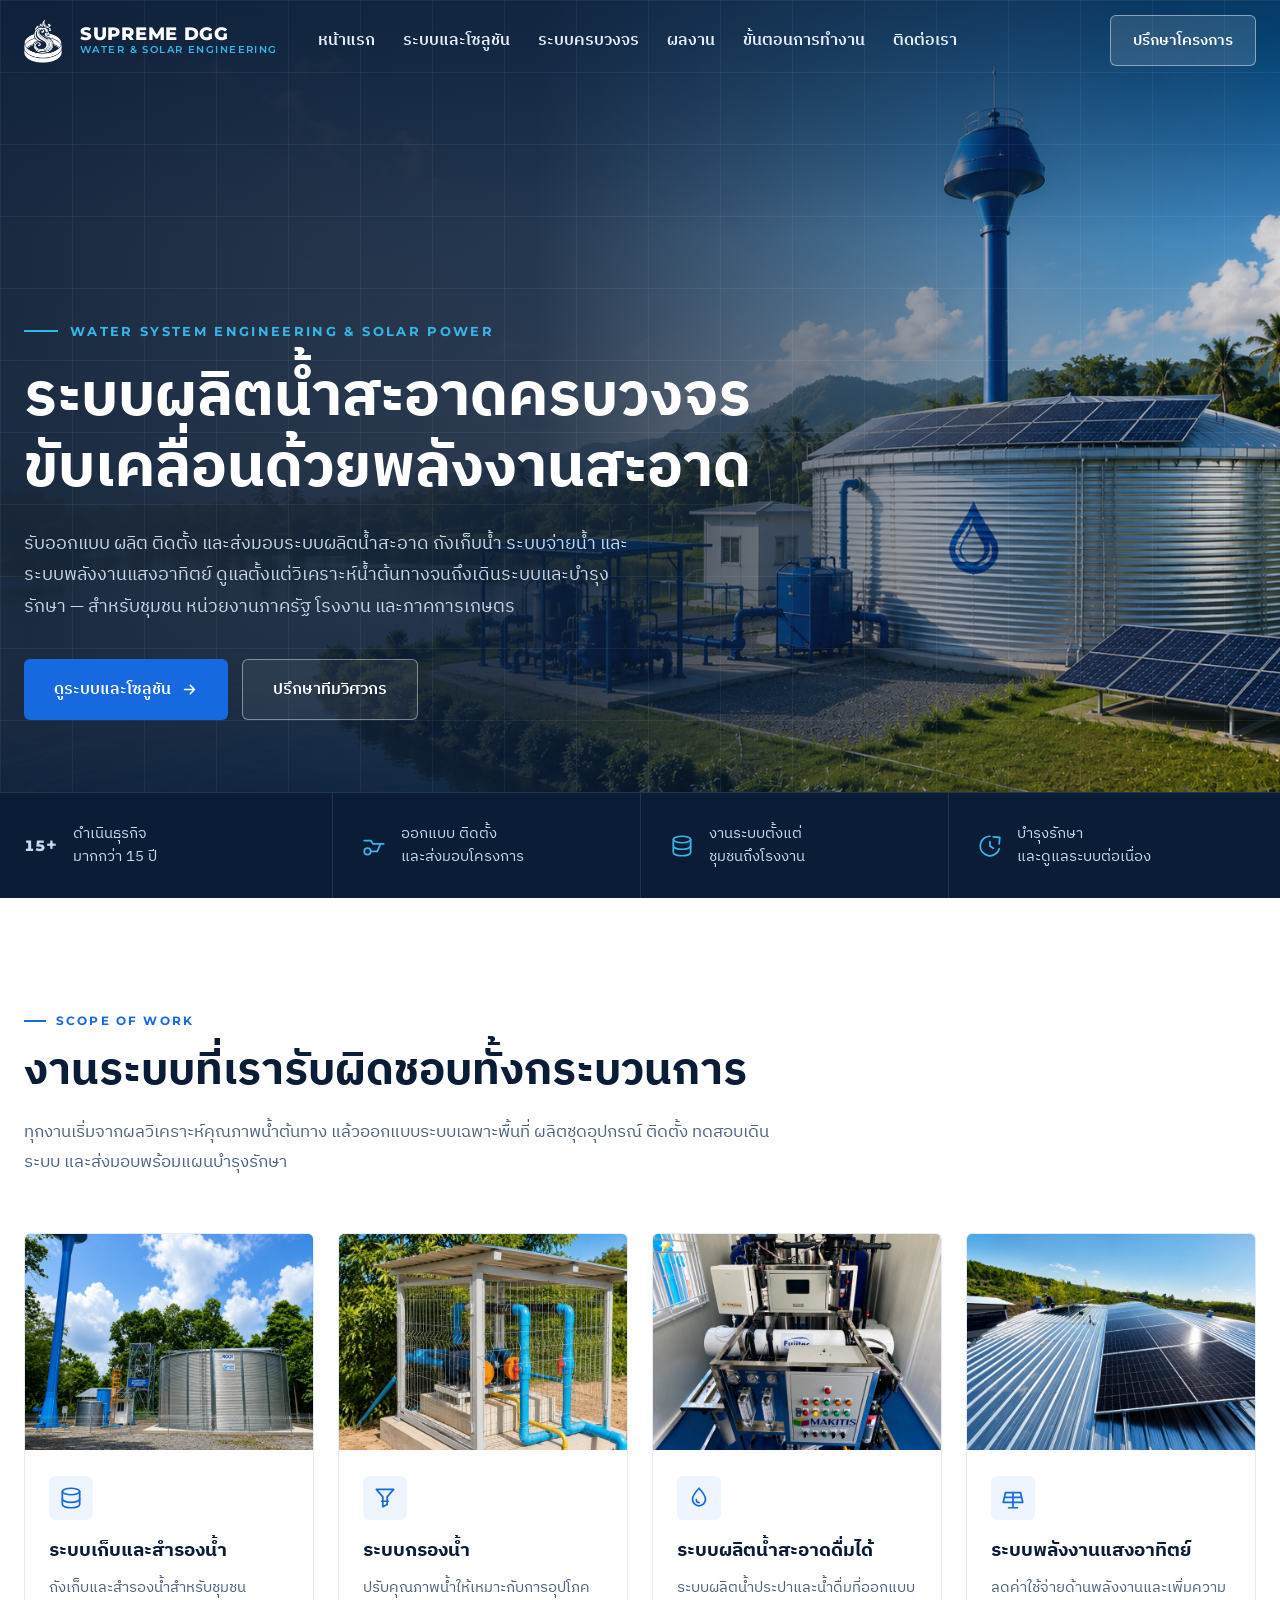
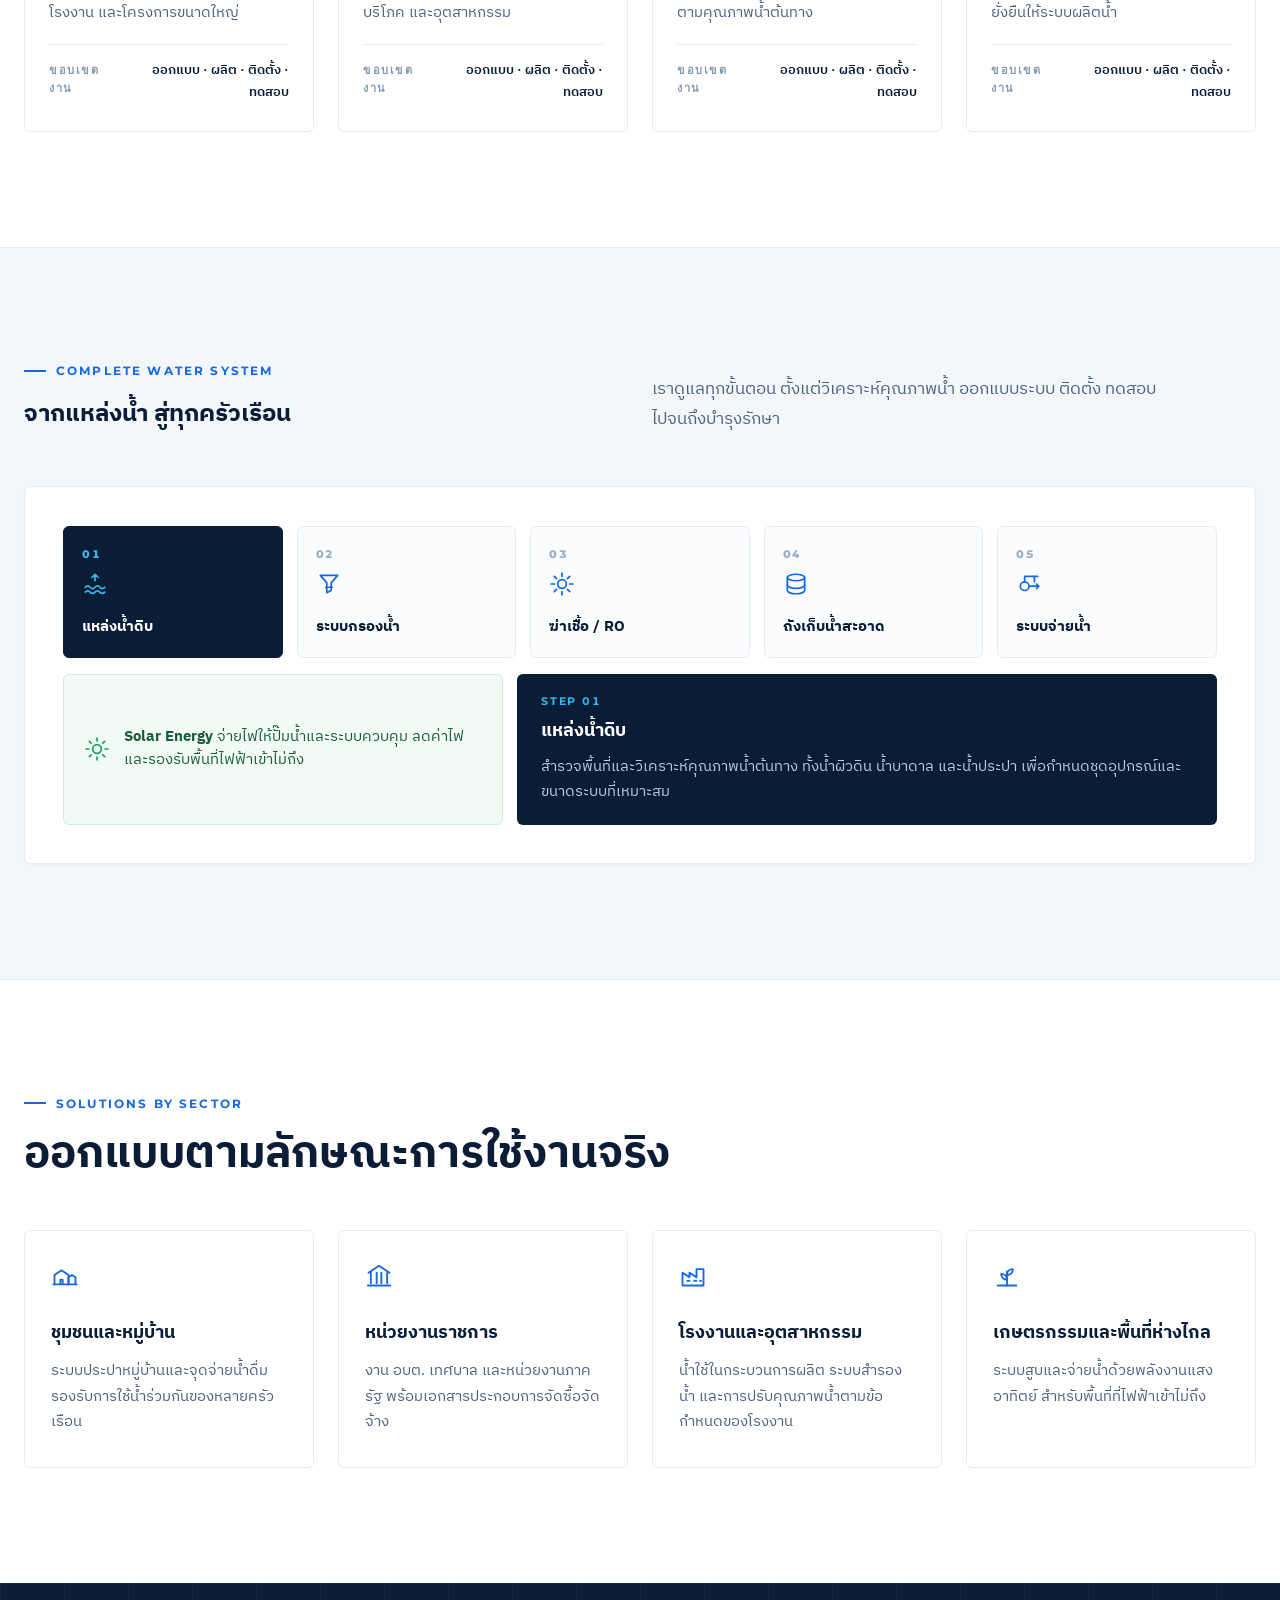
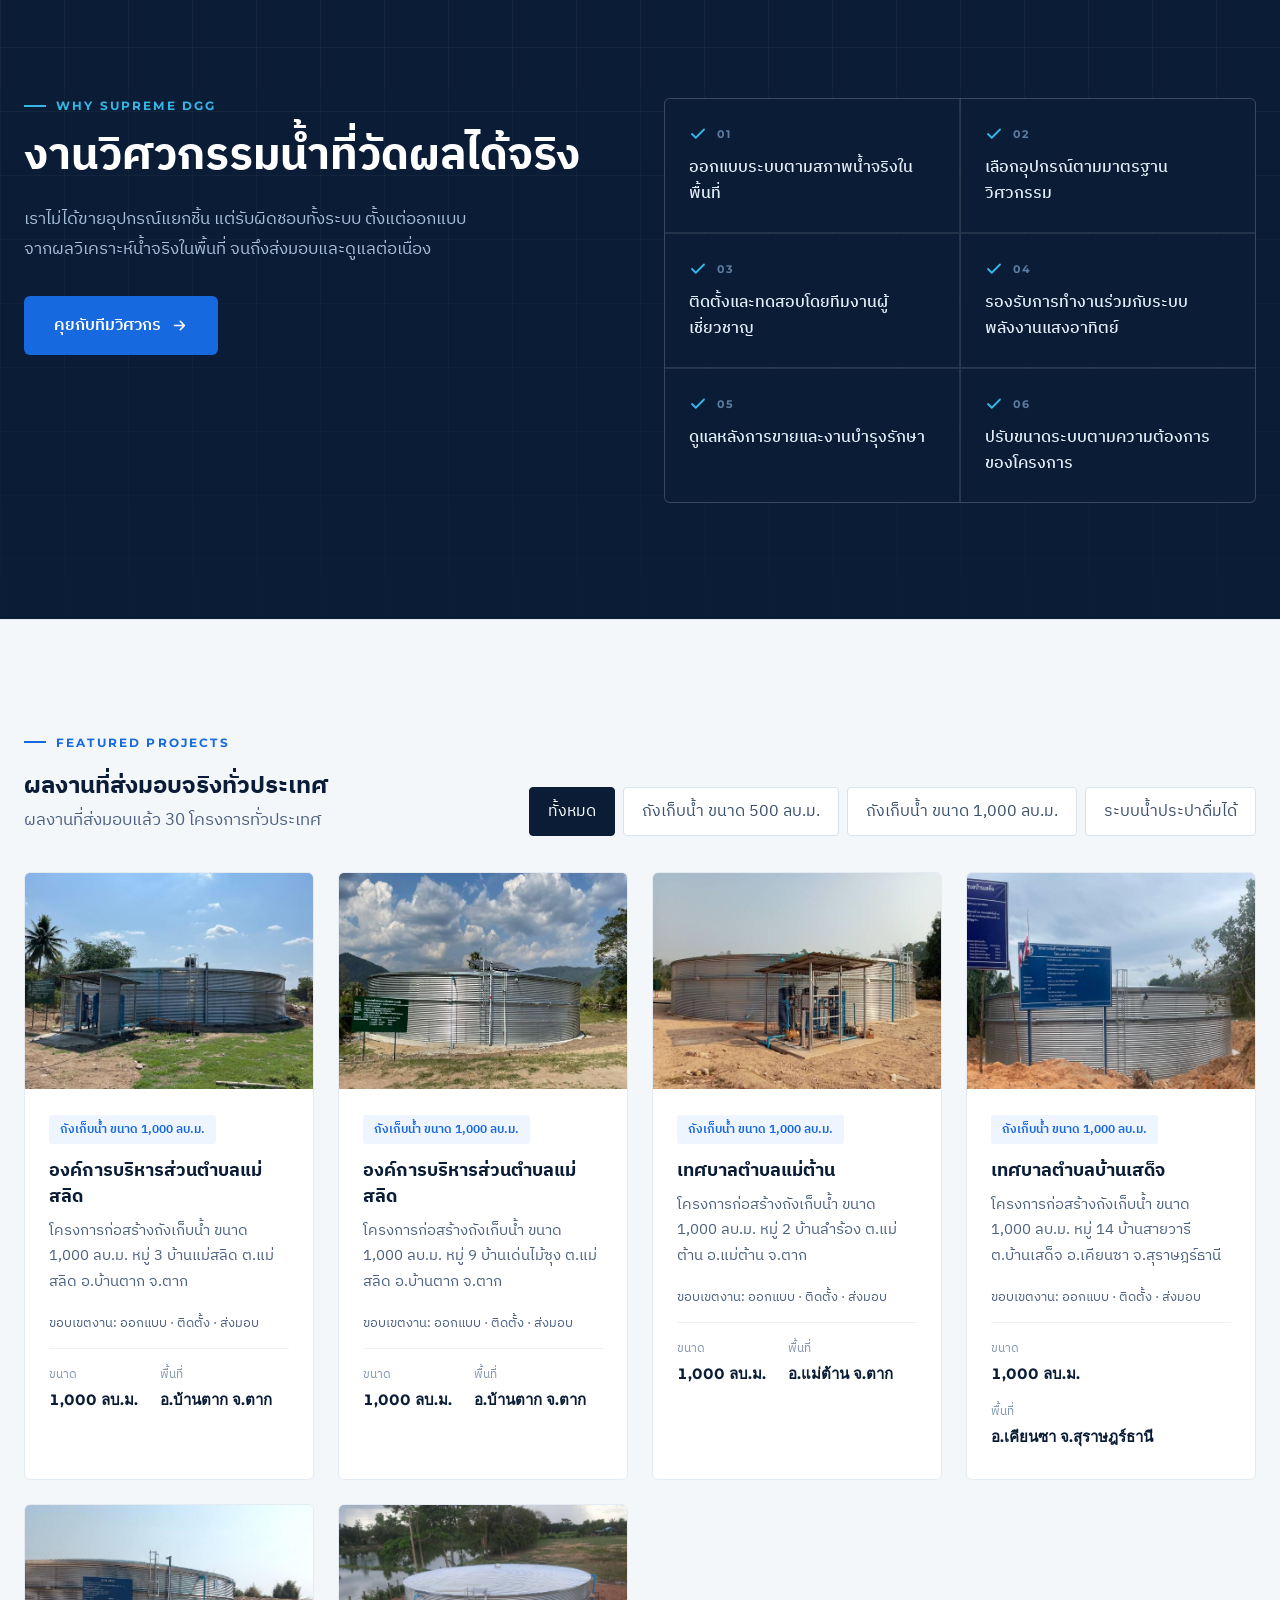
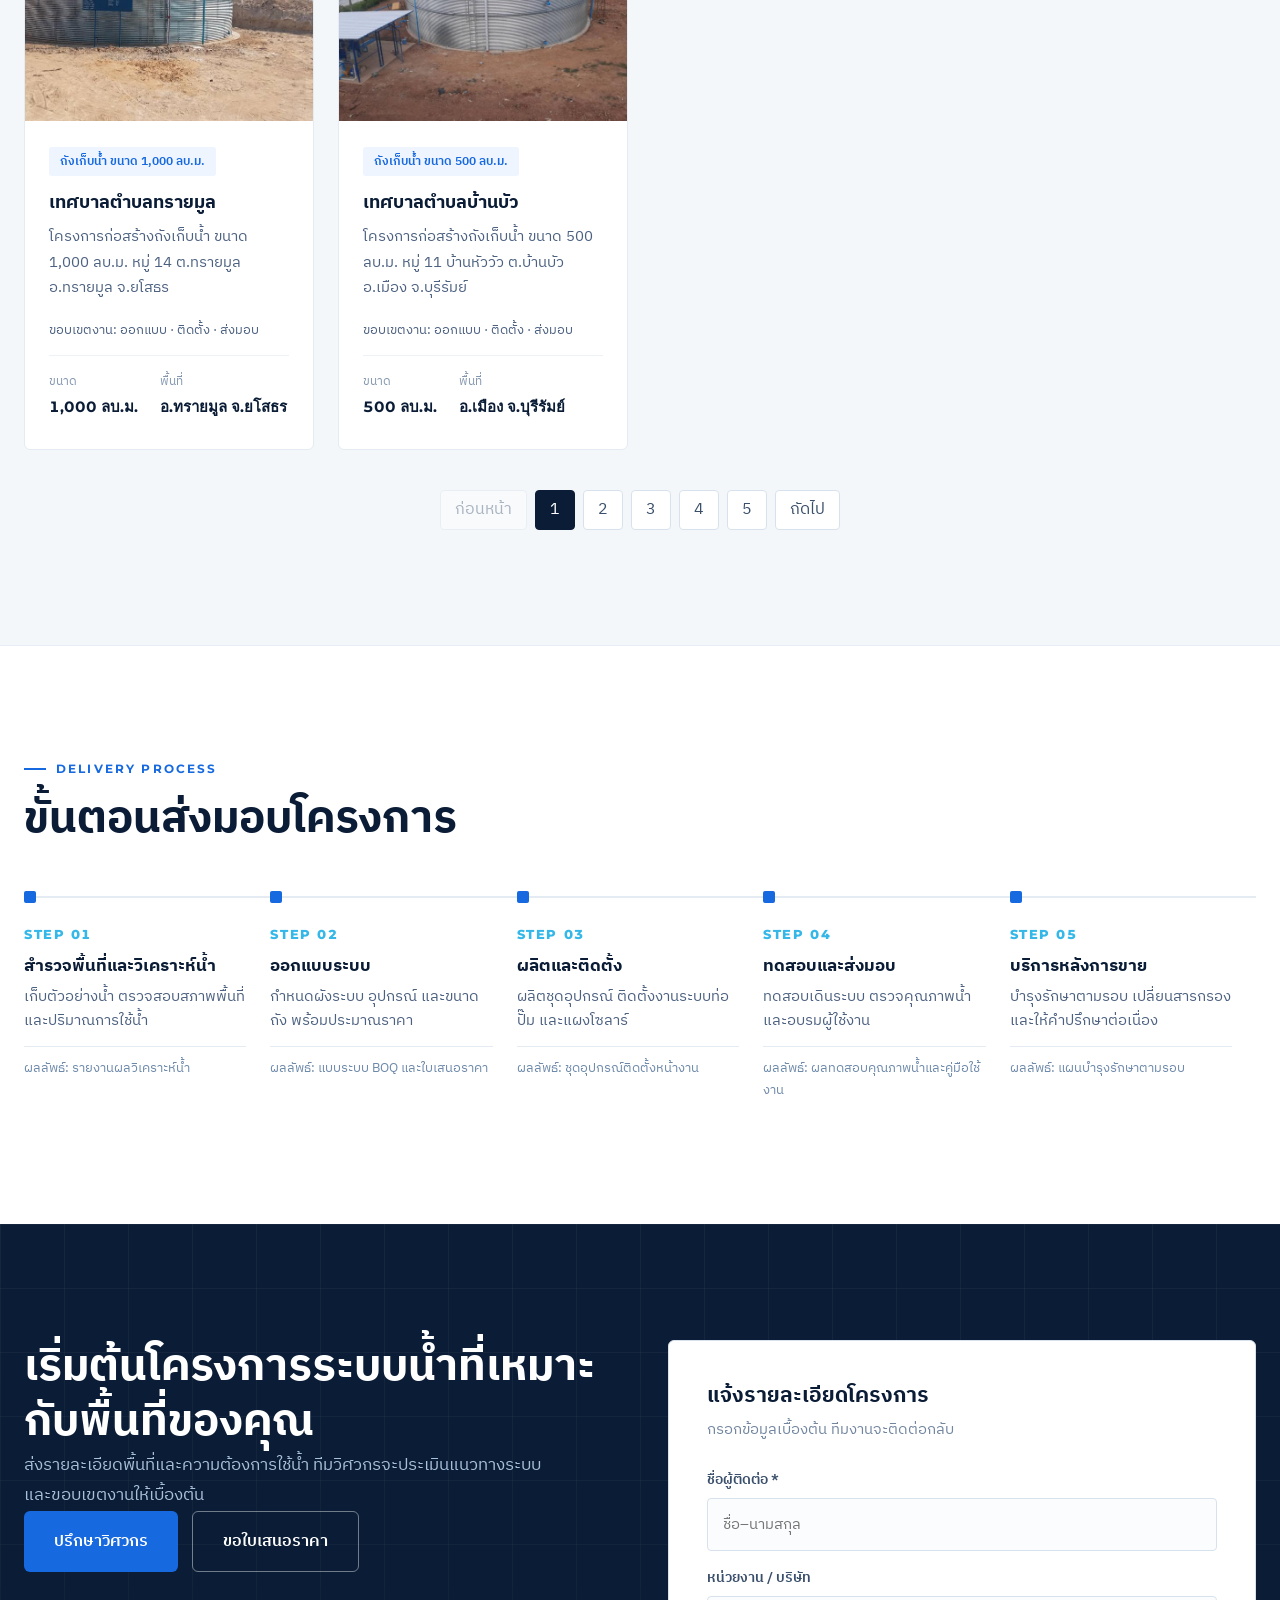
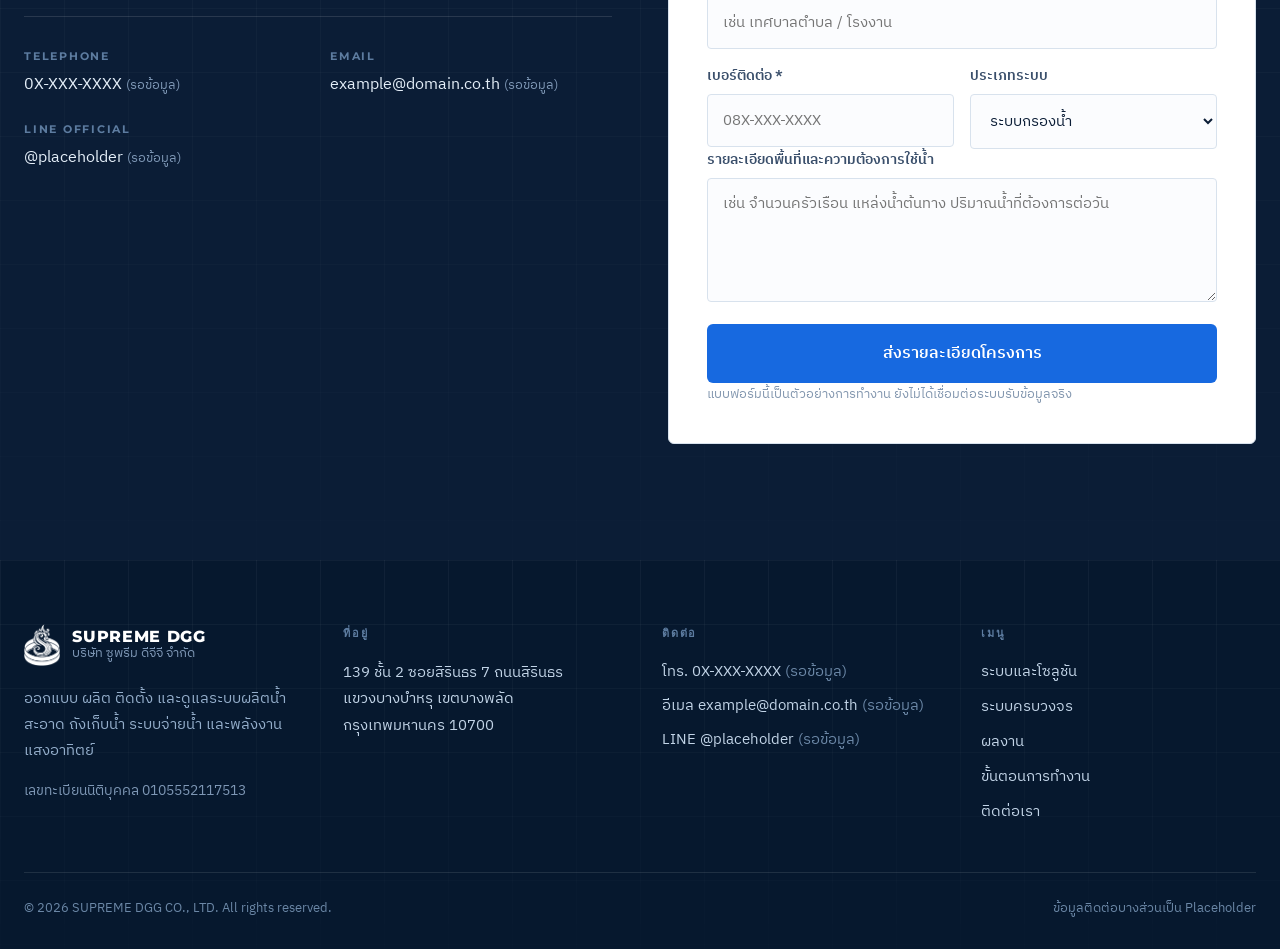
==== commit f8bf7365: "Swap ระบบกรองน้ำ card to real photo Real filter/pump-house site photo (resized to 700x700 JPEG, same" ====
--- a/index.html
+++ b/index.html
@@ -116,7 +116,7 @@
         </article>
         <article class="card service-card">
           <div class="img-slot img-slot-sm" data-slot="svc-filter">
-            <img src="assets/svc-filter.png" alt="ชุดกรองน้ำและถังกรอง" width="344" height="419" loading="lazy" decoding="async">
+            <img src="assets/svc-filter.jpg" alt="ชุดกรองน้ำและถังกรอง" width="700" height="700" loading="lazy" decoding="async">
           </div>
           <div class="card-body">
             <div class="card-icon"><svg width="26" height="26" viewBox="0 0 24 24" fill="none" stroke="currentColor" stroke-width="1.6" stroke-linecap="round" stroke-linejoin="round"><path d="M4 4h16l-6 7v7l-4 2v-9L4 4Z"></path><path d="M9 15h6"></path></svg></div>
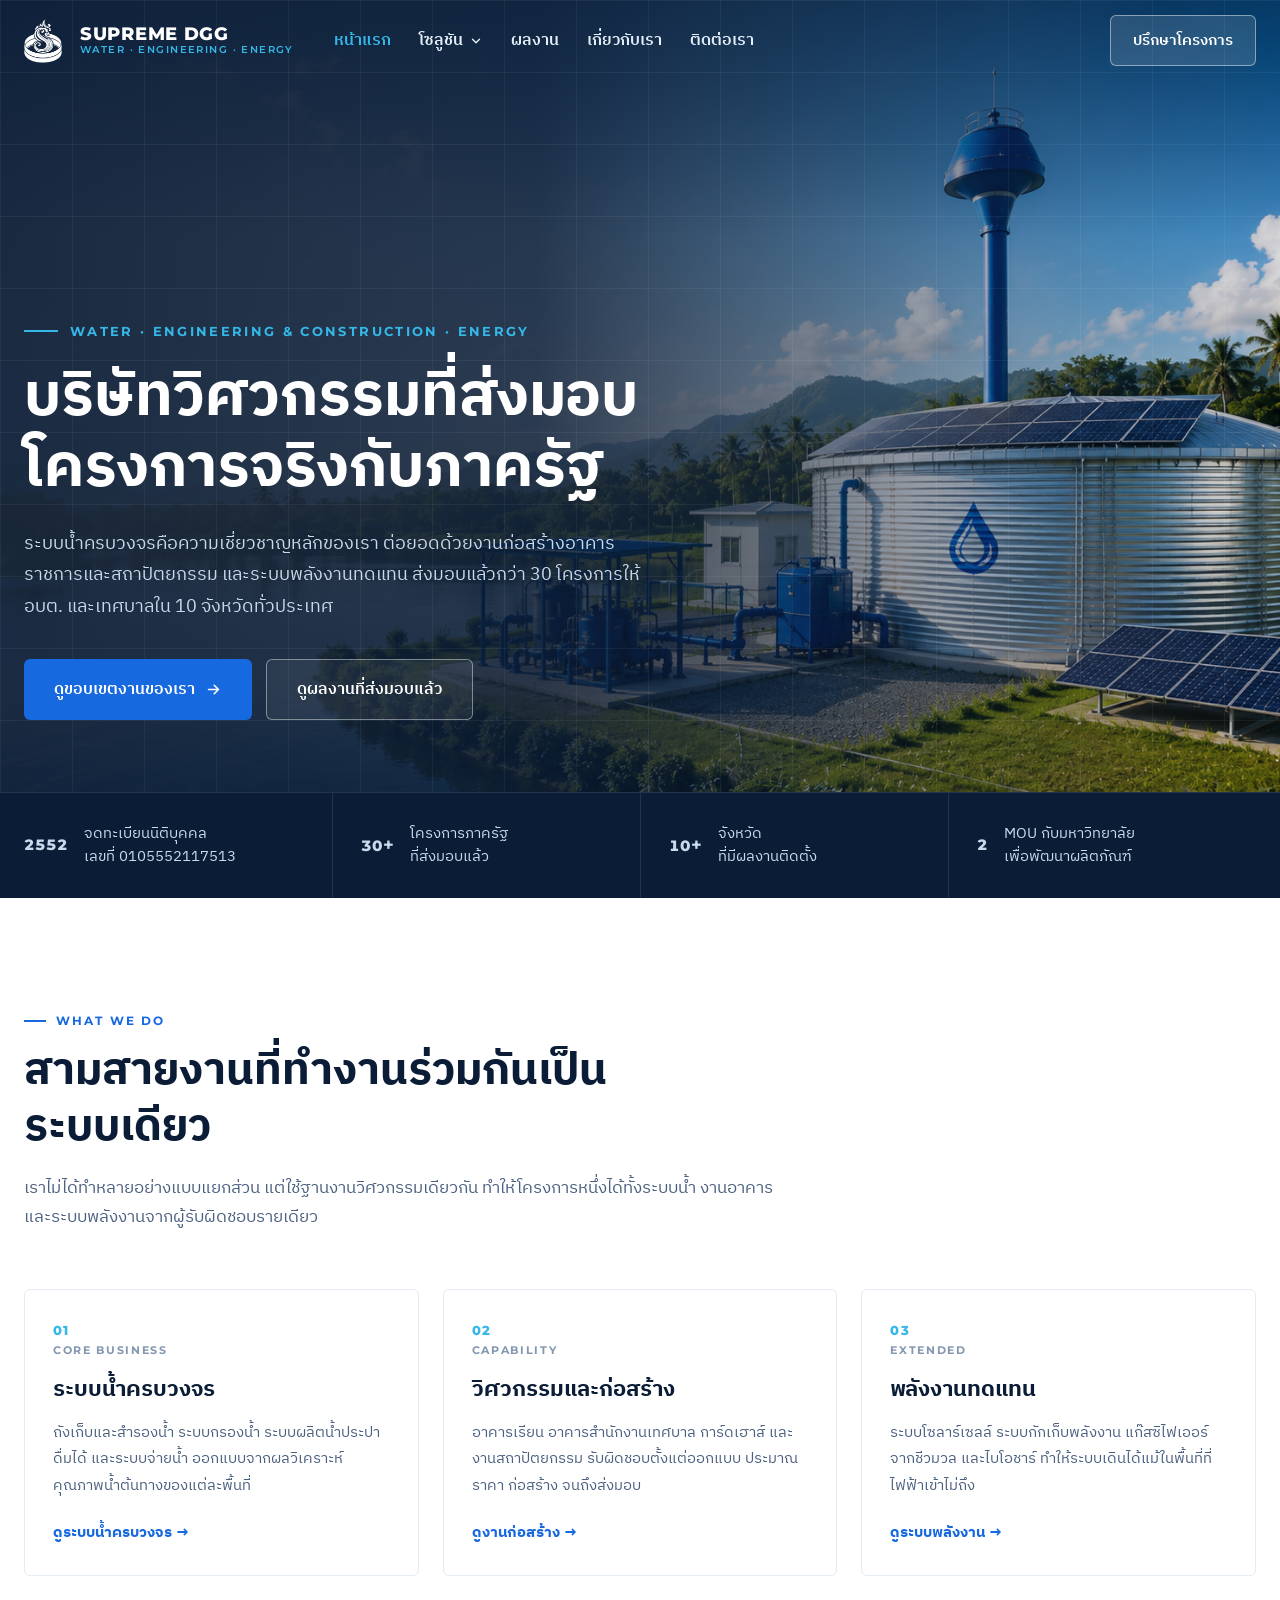
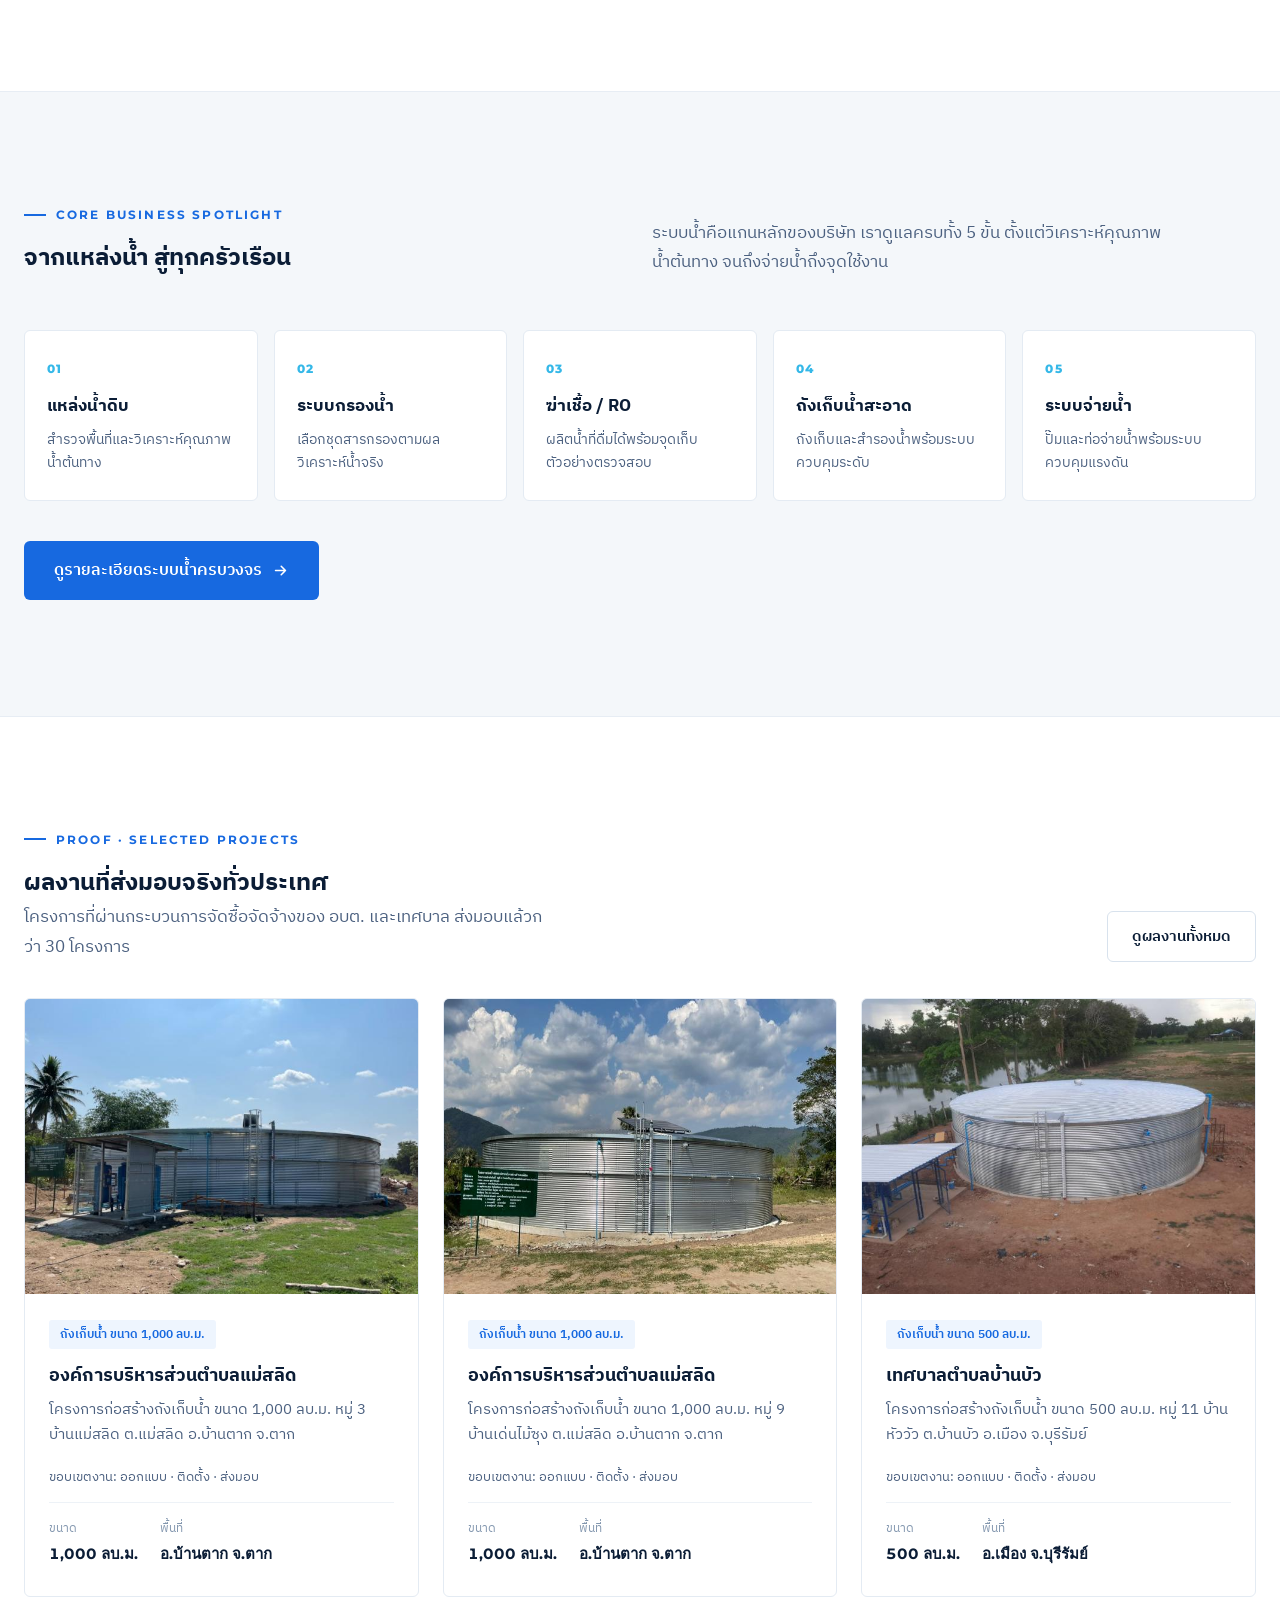
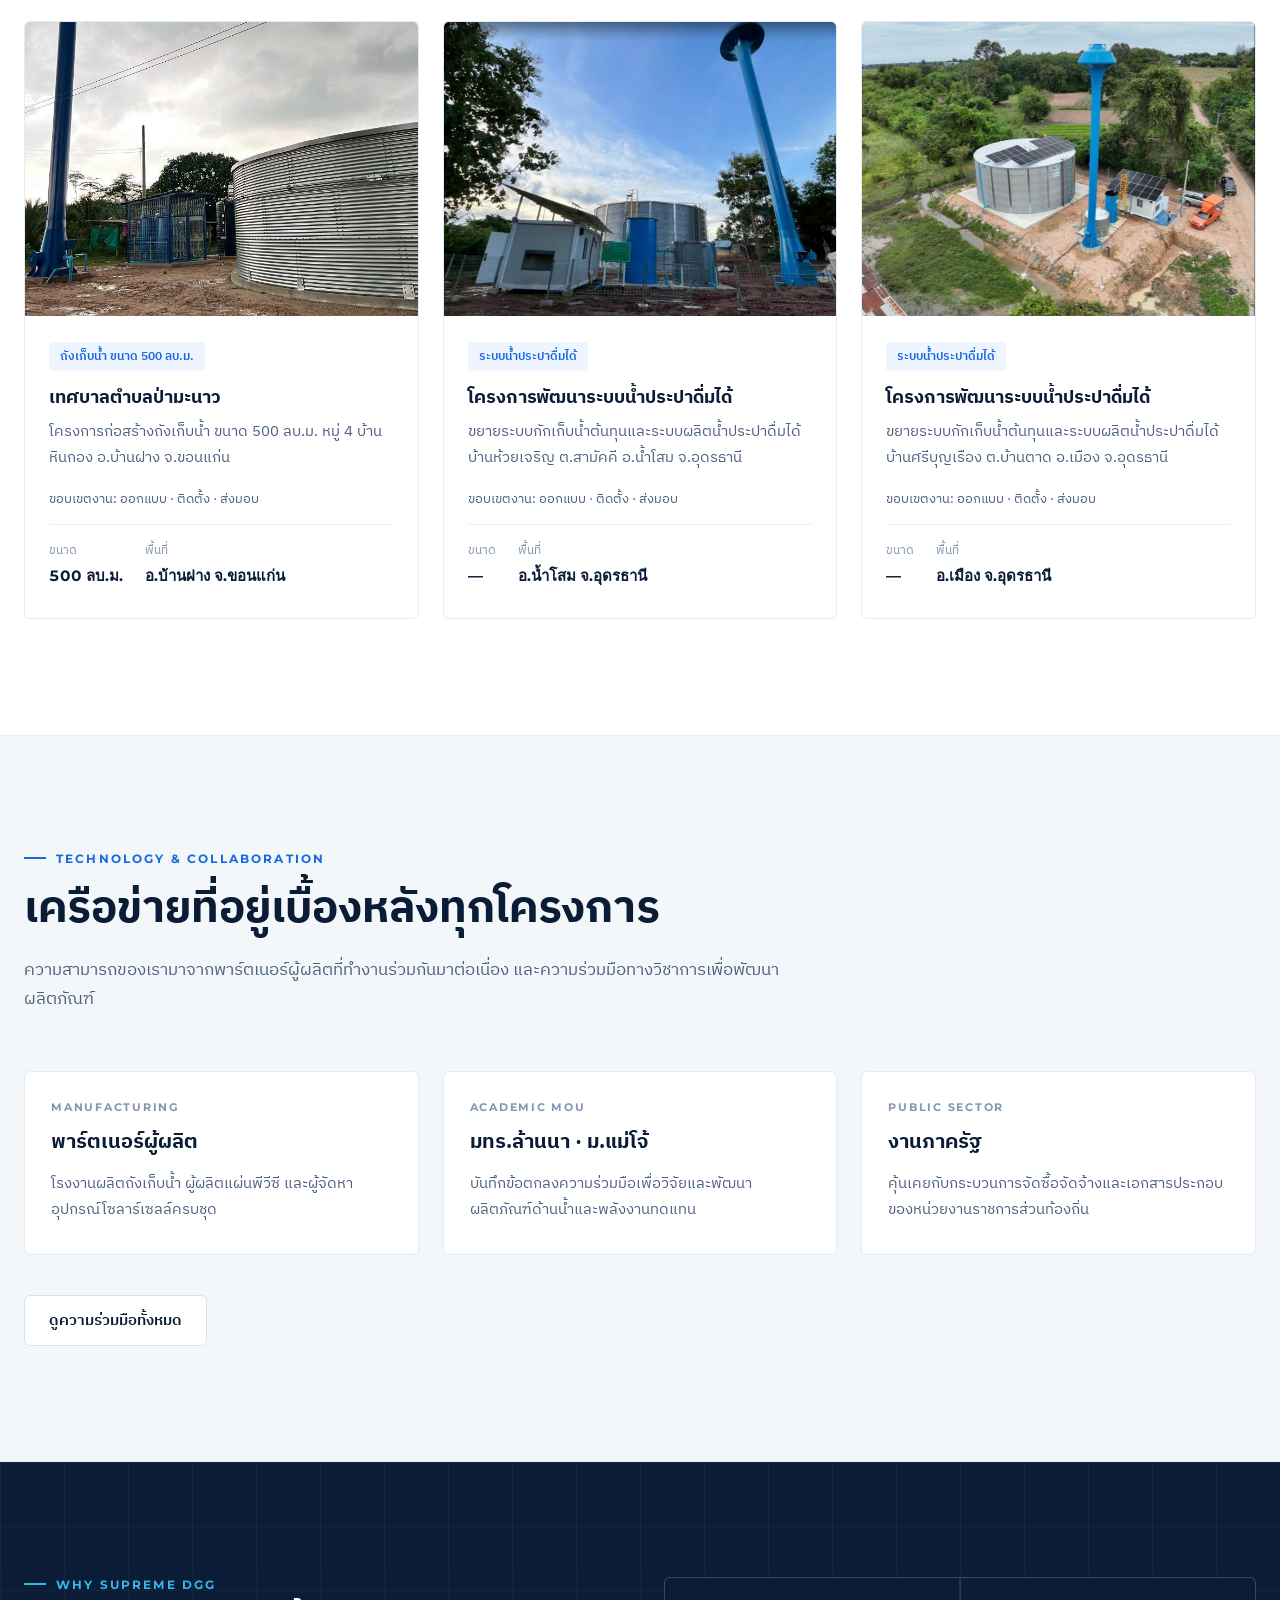
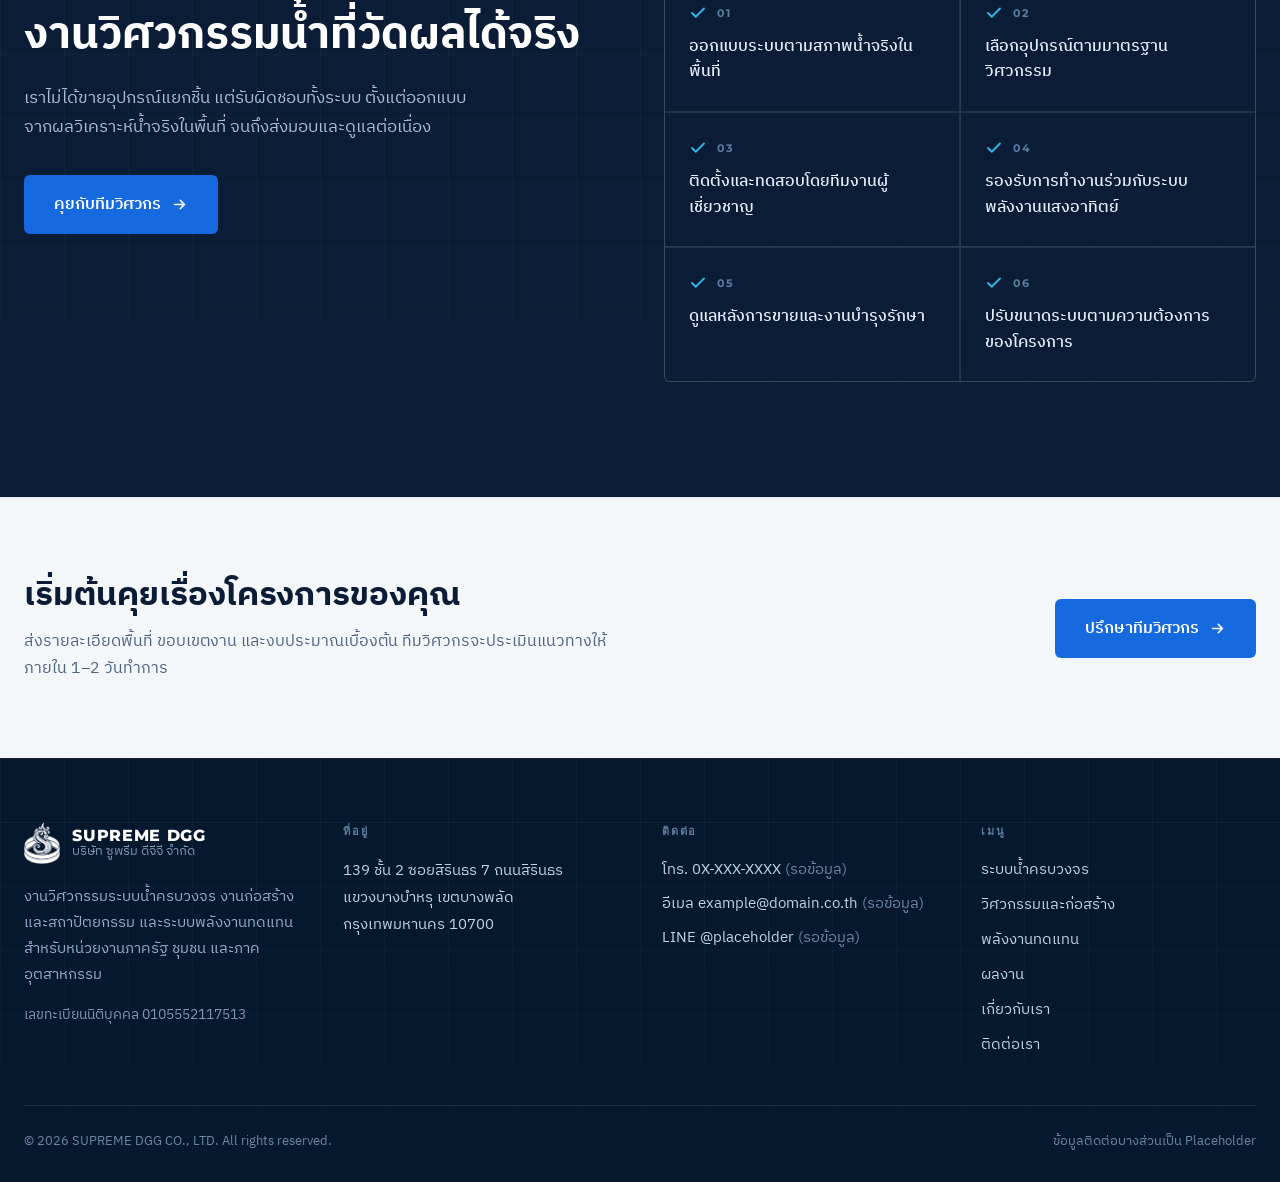
==== commit 995c14d4: "Restructure site into seven pages per corporate website direction The homepage was carrying every se" ====
--- a/index.html
+++ b/index.html
@@ -3,37 +3,55 @@
 <head>
 <meta charset="UTF-8">
 <meta name="viewport" content="width=device-width, initial-scale=1">
-<title>SUPREME DGG — ระบบผลิตน้ำสะอาดครบวงจร ออกแบบ ติดตั้ง ส่งมอบ</title>
-<meta name="description" content="ออกแบบ ผลิต และติดตั้งระบบกรองน้ำ ถังเก็บน้ำ ระบบผลิตน้ำประปาดื่มได้ และโซลาร์เซลล์ สำหรับชุมชน หน่วยงานภาครัฐ โรงงาน และภาคการเกษตร">
+<title>SUPREME DGG — วิศวกรรมระบบน้ำ ก่อสร้าง และพลังงานทดแทน</title>
+<meta name="description" content="บริษัท ซูพรีม ดีจีจี จำกัด จดทะเบียน พ.ศ. 2552 งานวิศวกรรมระบบน้ำครบวงจร งานก่อสร้างอาคารราชการและสถาปัตยกรรม และระบบพลังงานทดแทน ส่งมอบแล้วกว่า 30 โครงการทั่วประเทศ">
 <link rel="preconnect" href="https://fonts.googleapis.com">
 <link rel="preconnect" href="https://fonts.gstatic.com" crossorigin>
 <link href="https://fonts.googleapis.com/css2?family=IBM+Plex+Sans+Thai:wght@400;500;600;700&family=Montserrat:wght@400;500;600;700;800&display=swap" rel="stylesheet">
 <link rel="stylesheet" href="styles.css">
 </head>
-<body>
+<body data-page="home">
 
 <header id="site-header" class="header">
   <div class="header-inner">
-    <a href="#top" class="brand">
+    <a href="index.html" class="brand">
       <span class="brand-mark">
         <img class="logo logo-navy" src="assets/logo-navy.png" alt="SUPREME DGG" width="612" height="702">
         <img class="logo logo-white" src="assets/logo-white.png" alt="SUPREME DGG" width="598" height="689">
       </span>
       <span class="brand-text">
         <span class="brand-name">SUPREME DGG</span>
-        <span class="brand-sub">WATER &amp; SOLAR ENGINEERING</span>
+        <span class="brand-sub">WATER · ENGINEERING · ENERGY</span>
       </span>
     </a>
     <nav class="nav">
-      <a href="#top">หน้าแรก</a>
-      <a href="#solutions">ระบบและโซลูชัน</a>
-      <a href="#system">ระบบครบวงจร</a>
-      <a href="#projects">ผลงาน</a>
-      <a href="#process">ขั้นตอนการทำงาน</a>
-      <a href="#contact">ติดต่อเรา</a>
+      <a href="index.html" data-nav="home">หน้าแรก</a>
+      <div class="nav-drop" data-nav="solutions">
+        <button type="button" class="nav-drop-trigger" aria-expanded="false" aria-haspopup="true">
+          โซลูชัน
+          <svg width="14" height="14" viewBox="0 0 24 24" fill="none" stroke="currentColor" stroke-width="2.4" stroke-linecap="round" stroke-linejoin="round"><path d="m6 9 6 6 6-6"></path></svg>
+        </button>
+        <div class="nav-drop-menu">
+          <a href="water.html" data-nav="water">
+            <strong>ระบบน้ำครบวงจร</strong>
+            <span>ถังเก็บน้ำ · ระบบกรอง · น้ำประปาดื่มได้</span>
+          </a>
+          <a href="engineering.html" data-nav="engineering">
+            <strong>วิศวกรรมและก่อสร้าง</strong>
+            <span>อาคารราชการ · โรงเรียน · สถาปัตยกรรม</span>
+          </a>
+          <a href="energy.html" data-nav="energy">
+            <strong>พลังงานทดแทน</strong>
+            <span>โซลาร์เซลล์ · แก๊สซิไฟเออร์ · ไบโอชาร์</span>
+          </a>
+        </div>
+      </div>
+      <a href="projects.html" data-nav="projects">ผลงาน</a>
+      <a href="about.html" data-nav="about">เกี่ยวกับเรา</a>
+      <a href="contact.html" data-nav="contact">ติดต่อเรา</a>
     </nav>
     <div class="header-actions">
-      <a href="#contact" class="btn btn-header-cta">ปรึกษาโครงการ</a>
+      <a href="contact.html" class="btn btn-header-cta">ปรึกษาโครงการ</a>
       <button type="button" id="burger" class="burger" aria-label="เมนู" aria-expanded="false" aria-controls="mobile-menu">
         <svg width="22" height="22" viewBox="0 0 24 24" fill="none" stroke="currentColor" stroke-width="2" stroke-linecap="round"><path d="M3 6h18M3 12h18M3 18h18"></path></svg>
       </button>
@@ -42,11 +60,16 @@
 </header>
 
 <div id="mobile-menu" class="mobile-menu" hidden>
-  <a href="#solutions">ระบบและโซลูชัน</a>
-  <a href="#system">ระบบครบวงจร</a>
-  <a href="#projects">ผลงาน</a>
-  <a href="#process">ขั้นตอนการทำงาน</a>
-  <a href="#contact">ติดต่อเรา</a>
+  <a href="index.html">หน้าแรก</a>
+  <div class="mobile-menu-group">
+    <span class="mobile-menu-label">โซลูชัน</span>
+    <a href="water.html">ระบบน้ำครบวงจร</a>
+    <a href="engineering.html">วิศวกรรมและก่อสร้าง</a>
+    <a href="energy.html">พลังงานทดแทน</a>
+  </div>
+  <a href="projects.html">ผลงาน</a>
+  <a href="about.html">เกี่ยวกับเรา</a>
+  <a href="contact.html">ติดต่อเรา</a>
 </div>
 
 <main>
@@ -59,179 +82,233 @@
     <div class="hero-content">
       <div class="eyebrow">
         <span class="eyebrow-bar"></span>
-        <span>WATER SYSTEM ENGINEERING &amp; SOLAR POWER</span>
-      </div>
-      <h1>ระบบผลิตน้ำสะอาดครบวงจร<br>ขับเคลื่อนด้วยพลังงานสะอาด</h1>
-      <p>รับออกแบบ ผลิต ติดตั้ง และส่งมอบระบบผลิตน้ำสะอาด ถังเก็บน้ำ ระบบจ่ายน้ำ และระบบพลังงานแสงอาทิตย์ ดูแลตั้งแต่วิเคราะห์น้ำต้นทางจนถึงเดินระบบและบำรุงรักษา — สำหรับชุมชน หน่วยงานภาครัฐ โรงงาน และภาคการเกษตร</p>
+        <span>WATER · ENGINEERING &amp; CONSTRUCTION · ENERGY</span>
+      </div>
+      <h1>บริษัทวิศวกรรมที่ส่งมอบ<br>โครงการจริงกับภาครัฐ</h1>
+      <p>ระบบน้ำครบวงจรคือความเชี่ยวชาญหลักของเรา ต่อยอดด้วยงานก่อสร้างอาคารราชการและสถาปัตยกรรม และระบบพลังงานทดแทน ส่งมอบแล้วกว่า 30 โครงการให้ อบต. และเทศบาลใน 10 จังหวัดทั่วประเทศ</p>
       <div class="hero-actions">
-        <a href="#solutions" class="btn btn-primary">ดูระบบและโซลูชัน
+        <a href="#lines" class="btn btn-primary">ดูขอบเขตงานของเรา
           <svg width="17" height="17" viewBox="0 0 24 24" fill="none" stroke="currentColor" stroke-width="2.2" stroke-linecap="round" stroke-linejoin="round"><path d="M5 12h14M13 6l6 6-6 6"></path></svg>
         </a>
-        <a href="#contact" class="btn btn-ghost">ปรึกษาทีมวิศวกร</a>
-      </div>
-    </div>
-  </section>
-
-  <!-- TRUST BAR -->
+        <a href="projects.html" class="btn btn-ghost">ดูผลงานที่ส่งมอบแล้ว</a>
+      </div>
+    </div>
+  </section>
+
+  <!-- PROOF BAR -->
   <section class="trust-bar">
     <div class="wrap trust-grid">
       <div class="trust-item trust-item-number">
-        <span class="trust-number">15<small>+</small></span>
-        <span>ดำเนินธุรกิจ<br>มากกว่า 15 ปี</span>
-      </div>
-      <div class="trust-item">
-        <svg width="26" height="26" viewBox="0 0 24 24" fill="none" stroke="#35B8E8" stroke-width="1.6" stroke-linecap="round" stroke-linejoin="round"><path d="M3 7h6l2 3h10"></path><circle cx="6" cy="17" r="3"></circle><path d="M9 17h6l3-7"></path></svg>
-        <span>ออกแบบ ติดตั้ง<br>และส่งมอบโครงการ</span>
-      </div>
-      <div class="trust-item">
-        <svg width="26" height="26" viewBox="0 0 24 24" fill="none" stroke="#35B8E8" stroke-width="1.6" stroke-linecap="round" stroke-linejoin="round"><ellipse cx="12" cy="6" rx="8" ry="3"></ellipse><path d="M4 6v12c0 1.7 3.6 3 8 3s8-1.3 8-3V6"></path><path d="M4 12c0 1.7 3.6 3 8 3s8-1.3 8-3"></path></svg>
-        <span>งานระบบตั้งแต่<br>ชุมชนถึงโรงงาน</span>
-      </div>
-      <div class="trust-item">
-        <svg width="26" height="26" viewBox="0 0 24 24" fill="none" stroke="#35B8E8" stroke-width="1.6" stroke-linecap="round" stroke-linejoin="round"><path d="M20.6 14.5A9 9 0 1 1 12 3"></path><path d="M15 3.5 21 4l-.5 6"></path><path d="M12 8v4l3 2"></path></svg>
-        <span>บำรุงรักษา<br>และดูแลระบบต่อเนื่อง</span>
-      </div>
-    </div>
-  </section>
-
-  <!-- WHAT WE DO -->
-  <section id="solutions" class="section" data-reveal>
+        <span class="trust-number">2552</span>
+        <span>จดทะเบียนนิติบุคคล<br>เลขที่ 0105552117513</span>
+      </div>
+      <div class="trust-item trust-item-number">
+        <span class="trust-number">30<small>+</small></span>
+        <span>โครงการภาครัฐ<br>ที่ส่งมอบแล้ว</span>
+      </div>
+      <div class="trust-item trust-item-number">
+        <span class="trust-number">10<small>+</small></span>
+        <span>จังหวัด<br>ที่มีผลงานติดตั้ง</span>
+      </div>
+      <div class="trust-item trust-item-number">
+        <span class="trust-number">2</span>
+        <span>MOU กับมหาวิทยาลัย<br>เพื่อพัฒนาผลิตภัณฑ์</span>
+      </div>
+    </div>
+  </section>
+
+  <!-- BUSINESS LINES -->
+  <section id="lines" class="section" data-reveal>
     <div class="wrap">
       <div class="section-head">
-        <div class="eyebrow-label">SCOPE OF WORK</div>
-        <h2>งานระบบที่เรารับผิดชอบทั้งกระบวนการ</h2>
-        <p>ทุกงานเริ่มจากผลวิเคราะห์คุณภาพน้ำต้นทาง แล้วออกแบบระบบเฉพาะพื้นที่ ผลิตชุดอุปกรณ์ ติดตั้ง ทดสอบเดินระบบ และส่งมอบพร้อมแผนบำรุงรักษา</p>
-      </div>
-      <div class="grid grid-4">
-        <article class="card service-card">
-          <div class="img-slot img-slot-sm" data-slot="svc-tank">
-            <img src="assets/svc-tank.jpg" alt="ระบบเก็บและสำรองน้ำ" width="700" height="700" loading="lazy" decoding="async">
-          </div>
-          <div class="card-body">
-            <div class="card-icon"><svg width="26" height="26" viewBox="0 0 24 24" fill="none" stroke="currentColor" stroke-width="1.6" stroke-linecap="round" stroke-linejoin="round"><ellipse cx="12" cy="6" rx="8" ry="3"></ellipse><path d="M4 6v12c0 1.7 3.6 3 8 3s8-1.3 8-3V6"></path><path d="M4 13c0 1.7 3.6 3 8 3s8-1.3 8-3"></path></svg></div>
-            <h3>ระบบเก็บและสำรองน้ำ</h3>
-            <p>ถังเก็บและสำรองน้ำสำหรับชุมชน โรงงาน และโครงการขนาดใหญ่</p>
-            <div class="card-spec"><span>ขอบเขตงาน</span><strong>ออกแบบ · ผลิต · ติดตั้ง · ทดสอบ</strong></div>
-          </div>
-        </article>
-        <article class="card service-card">
-          <div class="img-slot img-slot-sm" data-slot="svc-filter">
-            <img src="assets/svc-filter.jpg" alt="ชุดกรองน้ำและถังกรอง" width="700" height="700" loading="lazy" decoding="async">
-          </div>
-          <div class="card-body">
-            <div class="card-icon"><svg width="26" height="26" viewBox="0 0 24 24" fill="none" stroke="currentColor" stroke-width="1.6" stroke-linecap="round" stroke-linejoin="round"><path d="M4 4h16l-6 7v7l-4 2v-9L4 4Z"></path><path d="M9 15h6"></path></svg></div>
-            <h3>ระบบกรองน้ำ</h3>
-            <p>ปรับคุณภาพน้ำให้เหมาะกับการอุปโภค บริโภค และอุตสาหกรรม</p>
-            <div class="card-spec"><span>ขอบเขตงาน</span><strong>ออกแบบ · ผลิต · ติดตั้ง · ทดสอบ</strong></div>
-          </div>
-        </article>
-        <article class="card service-card">
-          <div class="img-slot img-slot-sm" data-slot="svc-drink">
-            <img src="assets/svc-drink.jpg" alt="ระบบผลิตน้ำสะอาดดื่มได้" width="700" height="700" loading="lazy" decoding="async">
-          </div>
-          <div class="card-body">
-            <div class="card-icon"><svg width="26" height="26" viewBox="0 0 24 24" fill="none" stroke="currentColor" stroke-width="1.6" stroke-linecap="round" stroke-linejoin="round"><path d="M12 3s6 6.4 6 10.2A6 6 0 0 1 6 13.2C6 9.4 12 3 12 3Z"></path><path d="M9.5 13.6a2.6 2.6 0 0 0 2.6 2.6"></path></svg></div>
-            <h3>ระบบผลิตน้ำสะอาดดื่มได้</h3>
-            <p>ระบบผลิตน้ำประปาและน้ำดื่มที่ออกแบบตามคุณภาพน้ำต้นทาง</p>
-            <div class="card-spec"><span>ขอบเขตงาน</span><strong>ออกแบบ · ผลิต · ติดตั้ง · ทดสอบ</strong></div>
-          </div>
-        </article>
-        <article class="card service-card">
-          <div class="img-slot img-slot-sm" data-slot="svc-solar">
-            <img src="assets/svc-solar.jpg" alt="ระบบพลังงานแสงอาทิตย์" width="700" height="700" loading="lazy" decoding="async">
-          </div>
-          <div class="card-body">
-            <div class="card-icon"><svg width="26" height="26" viewBox="0 0 24 24" fill="none" stroke="currentColor" stroke-width="1.6" stroke-linecap="round" stroke-linejoin="round"><path d="M3 16h18l-2-9H5l-2 9Z"></path><path d="M12 7v9M4.6 11.5h14.8M12 16v5M8 21h8"></path></svg></div>
-            <h3>ระบบพลังงานแสงอาทิตย์</h3>
-            <p>ลดค่าใช้จ่ายด้านพลังงานและเพิ่มความยั่งยืนให้ระบบผลิตน้ำ</p>
-            <div class="card-spec"><span>ขอบเขตงาน</span><strong>ออกแบบ · ผลิต · ติดตั้ง · ทดสอบ</strong></div>
-          </div>
-        </article>
-      </div>
-    </div>
-  </section>
-
-  <!-- COMPLETE SYSTEM -->
-  <section id="system" class="section section-tint" data-reveal>
+        <div class="eyebrow-label">WHAT WE DO</div>
+        <h2>สามสายงานที่ทำงานร่วมกันเป็นระบบเดียว</h2>
+        <p>เราไม่ได้ทำหลายอย่างแบบแยกส่วน แต่ใช้ฐานงานวิศวกรรมเดียวกัน ทำให้โครงการหนึ่งได้ทั้งระบบน้ำ งานอาคาร และระบบพลังงานจากผู้รับผิดชอบรายเดียว</p>
+      </div>
+      <div class="grid grid-3">
+        <a class="card line-card" href="water.html">
+          <div class="line-num">01</div>
+          <div class="line-tag">CORE BUSINESS</div>
+          <h3>ระบบน้ำครบวงจร</h3>
+          <p>ถังเก็บและสำรองน้ำ ระบบกรองน้ำ ระบบผลิตน้ำประปาดื่มได้ และระบบจ่ายน้ำ ออกแบบจากผลวิเคราะห์คุณภาพน้ำต้นทางของแต่ละพื้นที่</p>
+          <span class="line-link">ดูระบบน้ำครบวงจร</span>
+        </a>
+        <a class="card line-card" href="engineering.html">
+          <div class="line-num">02</div>
+          <div class="line-tag">CAPABILITY</div>
+          <h3>วิศวกรรมและก่อสร้าง</h3>
+          <p>อาคารเรียน อาคารสำนักงานเทศบาล การ์ดเฮาส์ และงานสถาปัตยกรรม รับผิดชอบตั้งแต่ออกแบบ ประมาณราคา ก่อสร้าง จนถึงส่งมอบ</p>
+          <span class="line-link">ดูงานก่อสร้าง</span>
+        </a>
+        <a class="card line-card" href="energy.html">
+          <div class="line-num">03</div>
+          <div class="line-tag">EXTENDED</div>
+          <h3>พลังงานทดแทน</h3>
+          <p>ระบบโซลาร์เซลล์ ระบบกักเก็บพลังงาน แก๊สซิไฟเออร์จากชีวมวล และไบโอชาร์ ทำให้ระบบเดินได้แม้ในพื้นที่ที่ไฟฟ้าเข้าไม่ถึง</p>
+          <span class="line-link">ดูระบบพลังงาน</span>
+        </a>
+      </div>
+    </div>
+  </section>
+
+  <!-- WATER SPOTLIGHT -->
+  <section class="section section-tint" data-reveal>
     <div class="wrap">
       <div class="grid grid-2 section-head-split">
         <div>
-          <div class="eyebrow-label">COMPLETE WATER SYSTEM</div>
+          <div class="eyebrow-label">CORE BUSINESS SPOTLIGHT</div>
           <h2>จากแหล่งน้ำ สู่ทุกครัวเรือน</h2>
         </div>
-        <p class="section-lede">เราดูแลทุกขั้นตอน ตั้งแต่วิเคราะห์คุณภาพน้ำ ออกแบบระบบ ติดตั้ง ทดสอบ ไปจนถึงบำรุงรักษา</p>
-      </div>
-
-      <div class="system-panel">
-        <div class="stage-picker" id="stage-picker">
-          <button type="button" class="stage-btn is-active" data-index="0" data-label="แหล่งน้ำดิบ" data-detail="สำรวจพื้นที่และวิเคราะห์คุณภาพน้ำต้นทาง ทั้งน้ำผิวดิน น้ำบาดาล และน้ำประปา เพื่อกำหนดชุดอุปกรณ์และขนาดระบบที่เหมาะสม">
-            <span class="stage-num">01</span>
-            <span class="stage-icon"><svg width="26" height="26" viewBox="0 0 24 24" fill="none" stroke="currentColor" stroke-width="1.6" stroke-linecap="round" stroke-linejoin="round"><path d="M3 15c1.5-1.6 3-1.6 4.5 0s3 1.6 4.5 0 3-1.6 4.5 0 3 1.6 4.5 0"></path><path d="M3 19.5c1.5-1.6 3-1.6 4.5 0s3 1.6 4.5 0 3-1.6 4.5 0 3 1.6 4.5 0"></path><path d="M12 3v6M9 6l3-3 3 3"></path></svg></span>
-            <span class="stage-label">แหล่งน้ำดิบ</span>
-          </button>
-          <button type="button" class="stage-btn" data-index="1" data-label="ระบบกรองน้ำ" data-detail="กรองตะกอน สนิมเหล็ก ความกระด้าง และสารแขวนลอย ด้วยชุดสารกรองที่เลือกตามผลวิเคราะห์น้ำของแต่ละพื้นที่">
-            <span class="stage-num">02</span>
-            <span class="stage-icon"><svg width="26" height="26" viewBox="0 0 24 24" fill="none" stroke="currentColor" stroke-width="1.6" stroke-linecap="round" stroke-linejoin="round"><path d="M4 4h16l-6 7v7l-4 2v-9L4 4Z"></path><path d="M9 15h6"></path></svg></span>
-            <span class="stage-label">ระบบกรองน้ำ</span>
-          </button>
-          <button type="button" class="stage-btn" data-index="2" data-label="ฆ่าเชื้อ / RO" data-detail="ระบบฆ่าเชื้อและ Reverse Osmosis สำหรับผลิตน้ำที่ดื่มได้ พร้อมจุดเก็บตัวอย่างน้ำเพื่อตรวจสอบคุณภาพ">
-            <span class="stage-num">03</span>
-            <span class="stage-icon"><svg width="26" height="26" viewBox="0 0 24 24" fill="none" stroke="currentColor" stroke-width="1.6" stroke-linecap="round" stroke-linejoin="round"><circle cx="12" cy="12" r="4"></circle><path d="M12 2v3M12 19v3M2 12h3M19 12h3M4.9 4.9 7 7M17 17l2.1 2.1M19.1 4.9 17 7M7 17l-2.1 2.1"></path></svg></span>
-            <span class="stage-label">ฆ่าเชื้อ / RO</span>
-          </button>
-          <button type="button" class="stage-btn" data-index="3" data-label="ถังเก็บน้ำสะอาด" data-detail="ถังเก็บและสำรองน้ำพร้อมระบบควบคุมระดับน้ำ กำหนดความจุจากปริมาณการใช้น้ำสูงสุดของโครงการ">
-            <span class="stage-num">04</span>
-            <span class="stage-icon"><svg width="26" height="26" viewBox="0 0 24 24" fill="none" stroke="currentColor" stroke-width="1.6" stroke-linecap="round" stroke-linejoin="round"><ellipse cx="12" cy="6" rx="8" ry="3"></ellipse><path d="M4 6v12c0 1.7 3.6 3 8 3s8-1.3 8-3V6"></path><path d="M4 13c0 1.7 3.6 3 8 3s8-1.3 8-3"></path></svg></span>
-            <span class="stage-label">ถังเก็บน้ำสะอาด</span>
-          </button>
-          <button type="button" class="stage-btn" data-index="4" data-label="ระบบจ่ายน้ำ" data-detail="ปั๊มและระบบท่อจ่ายน้ำพร้อมระบบควบคุมแรงดัน ส่งน้ำถึงจุดใช้งานอย่างสม่ำเสมอตลอดวัน">
-            <span class="stage-num">05</span>
-            <span class="stage-icon"><svg width="26" height="26" viewBox="0 0 24 24" fill="none" stroke="currentColor" stroke-width="1.6" stroke-linecap="round" stroke-linejoin="round"><circle cx="8" cy="14" r="4"></circle><path d="M8 10V5h9v5M17 5h3M12 14h9M19 12l2 2-2 2"></path></svg></span>
-            <span class="stage-label">ระบบจ่ายน้ำ</span>
-          </button>
-        </div>
-
-        <div class="system-panel-footer">
-          <div class="solar-note">
-            <svg width="26" height="26" viewBox="0 0 24 24" fill="none" stroke="#1E9E63" stroke-width="1.6" stroke-linecap="round"><circle cx="12" cy="12" r="4"></circle><path d="M12 2v2.5M12 19.5V22M2 12h2.5M19.5 12H22M4.9 4.9l1.8 1.8M17.3 17.3l1.8 1.8M19.1 4.9l-1.8 1.8M6.7 17.3l-1.8 1.8"></path></svg>
-            <span><strong>Solar Energy</strong> จ่ายไฟให้ปั๊มน้ำและระบบควบคุม ลดค่าไฟและรองรับพื้นที่ไฟฟ้าเข้าไม่ถึง</span>
-          </div>
-          <div class="stage-detail">
-            <div class="stage-detail-step" id="stage-step">STEP 01</div>
-            <h4 id="stage-label">แหล่งน้ำดิบ</h4>
-            <p id="stage-detail-text">สำรวจพื้นที่และวิเคราะห์คุณภาพน้ำต้นทาง ทั้งน้ำผิวดิน น้ำบาดาล และน้ำประปา เพื่อกำหนดชุดอุปกรณ์และขนาดระบบที่เหมาะสม</p>
-          </div>
-        </div>
-      </div>
-    </div>
-  </section>
-
-  <!-- SECTORS -->
+        <p class="section-lede">ระบบน้ำคือแกนหลักของบริษัท เราดูแลครบทั้ง 5 ขั้น ตั้งแต่วิเคราะห์คุณภาพน้ำต้นทาง จนถึงจ่ายน้ำถึงจุดใช้งาน</p>
+      </div>
+      <div class="spotlight-steps">
+        <div class="spotlight-step"><span>01</span><strong>แหล่งน้ำดิบ</strong><p>สำรวจพื้นที่และวิเคราะห์คุณภาพน้ำต้นทาง</p></div>
+        <div class="spotlight-step"><span>02</span><strong>ระบบกรองน้ำ</strong><p>เลือกชุดสารกรองตามผลวิเคราะห์น้ำจริง</p></div>
+        <div class="spotlight-step"><span>03</span><strong>ฆ่าเชื้อ / RO</strong><p>ผลิตน้ำที่ดื่มได้พร้อมจุดเก็บตัวอย่างตรวจสอบ</p></div>
+        <div class="spotlight-step"><span>04</span><strong>ถังเก็บน้ำสะอาด</strong><p>ถังเก็บและสำรองน้ำพร้อมระบบควบคุมระดับ</p></div>
+        <div class="spotlight-step"><span>05</span><strong>ระบบจ่ายน้ำ</strong><p>ปั๊มและท่อจ่ายน้ำพร้อมระบบควบคุมแรงดัน</p></div>
+      </div>
+      <div class="spotlight-cta">
+        <a href="water.html" class="btn btn-primary">ดูรายละเอียดระบบน้ำครบวงจร
+          <svg width="17" height="17" viewBox="0 0 24 24" fill="none" stroke="currentColor" stroke-width="2.2" stroke-linecap="round" stroke-linejoin="round"><path d="M5 12h14M13 6l6 6-6 6"></path></svg>
+        </a>
+      </div>
+    </div>
+  </section>
+
+  <!-- PROJECTS TEASER -->
   <section class="section" data-reveal>
     <div class="wrap">
-      <div class="eyebrow-label">SOLUTIONS BY SECTOR</div>
-      <h2 class="section-title">ออกแบบตามลักษณะการใช้งานจริง</h2>
-      <div class="grid grid-4">
-        <div class="card sector-card">
-          <div class="sector-icon"><svg width="28" height="28" viewBox="0 0 24 24" fill="none" stroke="currentColor" stroke-width="1.6" stroke-linecap="round" stroke-linejoin="round"><path d="M3 20v-8l6-4 6 4v8"></path><path d="M15 20v-6l3-2 3 2v6"></path><path d="M2 20h20M8 20v-4h2v4"></path></svg></div>
-          <h3>ชุมชนและหมู่บ้าน</h3>
-          <p>ระบบประปาหมู่บ้านและจุดจ่ายน้ำดื่ม รองรับการใช้น้ำร่วมกันของหลายครัวเรือน</p>
-        </div>
-        <div class="card sector-card">
-          <div class="sector-icon"><svg width="28" height="28" viewBox="0 0 24 24" fill="none" stroke="currentColor" stroke-width="1.6" stroke-linecap="round" stroke-linejoin="round"><path d="M3 10 12 4l9 6"></path><path d="M5 10v9M10 10v9M14 10v9M19 10v9M2.5 21h19"></path></svg></div>
-          <h3>หน่วยงานราชการ</h3>
-          <p>งาน อบต. เทศบาล และหน่วยงานภาครัฐ พร้อมเอกสารประกอบการจัดซื้อจัดจ้าง</p>
-        </div>
-        <div class="card sector-card">
-          <div class="sector-icon"><svg width="28" height="28" viewBox="0 0 24 24" fill="none" stroke="currentColor" stroke-width="1.6" stroke-linecap="round" stroke-linejoin="round"><path d="M3 21V10l6 4V10l6 4V7h6v14H3Z"></path><path d="M7 17h2M13 17h2M18 17h1"></path></svg></div>
-          <h3>โรงงานและอุตสาหกรรม</h3>
-          <p>น้ำใช้ในกระบวนการผลิต ระบบสำรองน้ำ และการปรับคุณภาพน้ำตามข้อกำหนดของโรงงาน</p>
-        </div>
-        <div class="card sector-card">
-          <div class="sector-icon"><svg width="28" height="28" viewBox="0 0 24 24" fill="none" stroke="currentColor" stroke-width="1.6" stroke-linecap="round" stroke-linejoin="round"><path d="M12 21V9"></path><path d="M12 12c0-3 2-5 5-5 0 3-2 5-5 5ZM12 16c0-3-2-5-5-5 0 3 2 5 5 5Z"></path><path d="M4 21h16"></path></svg></div>
-          <h3>เกษตรกรรมและพื้นที่ห่างไกล</h3>
-          <p>ระบบสูบและจ่ายน้ำด้วยพลังงานแสงอาทิตย์ สำหรับพื้นที่ที่ไฟฟ้าเข้าไม่ถึง</p>
-        </div>
+      <div class="projects-head">
+        <div>
+          <div class="eyebrow-label">PROOF · SELECTED PROJECTS</div>
+          <h2>ผลงานที่ส่งมอบจริงทั่วประเทศ</h2>
+          <p class="section-lede">โครงการที่ผ่านกระบวนการจัดซื้อจัดจ้างของ อบต. และเทศบาล ส่งมอบแล้วกว่า 30 โครงการ</p>
+        </div>
+        <a href="projects.html" class="btn btn-outline-navy">ดูผลงานทั้งหมด</a>
+      </div>
+      <div class="grid grid-3">
+        <article class="card project-card" data-tag="ถังเก็บน้ำ ขนาด 1,000 ลบ.ม.">
+          <div class="img-slot img-slot-lg" data-slot="project-01">
+            <img src="assets/project-01.jpg" alt="ถังเก็บน้ำขนาด 1,000 ลบ.ม. องค์การบริหารส่วนตำบลแม่สลิด อ.บ้านตาก จ.ตาก" width="659" height="493" loading="lazy" decoding="async">
+          </div>
+          <div class="card-body">
+            <div class="tag">ถังเก็บน้ำ ขนาด 1,000 ลบ.ม.</div>
+            <h3>องค์การบริหารส่วนตำบลแม่สลิด</h3>
+            <p>โครงการก่อสร้างถังเก็บน้ำ ขนาด 1,000 ลบ.ม. หมู่ 3 บ้านแม่สลิด ต.แม่สลิด อ.บ้านตาก จ.ตาก</p>
+            <div class="project-scope">ขอบเขตงาน: ออกแบบ · ติดตั้ง · ส่งมอบ</div>
+            <div class="stat-row">
+              <div><span>ขนาด</span><strong>1,000 ลบ.ม.</strong></div>
+              <div><span>พื้นที่</span><strong>อ.บ้านตาก จ.ตาก</strong></div>
+            </div>
+          </div>
+        </article>
+        <article class="card project-card" data-tag="ถังเก็บน้ำ ขนาด 1,000 ลบ.ม.">
+          <div class="img-slot img-slot-lg" data-slot="project-02">
+            <img src="assets/project-02.jpg" alt="ถังเก็บน้ำขนาด 1,000 ลบ.ม. องค์การบริหารส่วนตำบลแม่สลิด อ.บ้านตาก จ.ตาก" width="659" height="493" loading="lazy" decoding="async">
+          </div>
+          <div class="card-body">
+            <div class="tag">ถังเก็บน้ำ ขนาด 1,000 ลบ.ม.</div>
+            <h3>องค์การบริหารส่วนตำบลแม่สลิด</h3>
+            <p>โครงการก่อสร้างถังเก็บน้ำ ขนาด 1,000 ลบ.ม. หมู่ 9 บ้านเด่นไม้ซุง ต.แม่สลิด อ.บ้านตาก จ.ตาก</p>
+            <div class="project-scope">ขอบเขตงาน: ออกแบบ · ติดตั้ง · ส่งมอบ</div>
+            <div class="stat-row">
+              <div><span>ขนาด</span><strong>1,000 ลบ.ม.</strong></div>
+              <div><span>พื้นที่</span><strong>อ.บ้านตาก จ.ตาก</strong></div>
+            </div>
+          </div>
+        </article>
+        <article class="card project-card" data-tag="ถังเก็บน้ำ ขนาด 500 ลบ.ม.">
+          <div class="img-slot img-slot-lg" data-slot="project-06">
+            <img src="assets/project-06.jpg" alt="ถังเก็บน้ำขนาด 500 ลบ.ม. เทศบาลตำบลบ้านบัว อ.เมือง จ.บุรีรัมย์" width="664" height="492" loading="lazy" decoding="async">
+          </div>
+          <div class="card-body">
+            <div class="tag">ถังเก็บน้ำ ขนาด 500 ลบ.ม.</div>
+            <h3>เทศบาลตำบลบ้านบัว</h3>
+            <p>โครงการก่อสร้างถังเก็บน้ำ ขนาด 500 ลบ.ม. หมู่ 11 บ้านหัววัว ต.บ้านบัว อ.เมือง จ.บุรีรัมย์</p>
+            <div class="project-scope">ขอบเขตงาน: ออกแบบ · ติดตั้ง · ส่งมอบ</div>
+            <div class="stat-row">
+              <div><span>ขนาด</span><strong>500 ลบ.ม.</strong></div>
+              <div><span>พื้นที่</span><strong>อ.เมือง จ.บุรีรัมย์</strong></div>
+            </div>
+          </div>
+        </article>
+        <article class="card project-card" data-tag="ถังเก็บน้ำ ขนาด 500 ลบ.ม.">
+          <div class="img-slot img-slot-lg" data-slot="project-14">
+            <img src="assets/project-14.jpg" alt="ถังเก็บน้ำขนาด 500 ลบ.ม. เทศบาลตำบลป่ามะนาว อ.บ้านฝาง จ.ขอนแก่น" width="726" height="550" loading="lazy" decoding="async">
+          </div>
+          <div class="card-body">
+            <div class="tag">ถังเก็บน้ำ ขนาด 500 ลบ.ม.</div>
+            <h3>เทศบาลตำบลป่ามะนาว</h3>
+            <p>โครงการก่อสร้างถังเก็บน้ำ ขนาด 500 ลบ.ม. หมู่ 4 บ้านหินกอง อ.บ้านฝาง จ.ขอนแก่น</p>
+            <div class="project-scope">ขอบเขตงาน: ออกแบบ · ติดตั้ง · ส่งมอบ</div>
+            <div class="stat-row">
+              <div><span>ขนาด</span><strong>500 ลบ.ม.</strong></div>
+              <div><span>พื้นที่</span><strong>อ.บ้านฝาง จ.ขอนแก่น</strong></div>
+            </div>
+          </div>
+        </article>
+        <article class="card project-card" data-tag="ระบบน้ำประปาดื่มได้">
+          <div class="img-slot img-slot-lg" data-slot="project-25">
+            <img src="assets/project-25.jpg" alt="โครงการพัฒนาระบบน้ำประปาดื่มได้ บ้านห้วยเจริญ ต.สามัคคี อ.น้ำโสม จ.อุดรธานี" width="670" height="499" loading="lazy" decoding="async">
+          </div>
+          <div class="card-body">
+            <div class="tag">ระบบน้ำประปาดื่มได้</div>
+            <h3>โครงการพัฒนาระบบน้ำประปาดื่มได้</h3>
+            <p>ขยายระบบกักเก็บน้ำต้นทุนและระบบผลิตน้ำประปาดื่มได้ บ้านห้วยเจริญ ต.สามัคคี อ.น้ำโสม จ.อุดรธานี</p>
+            <div class="project-scope">ขอบเขตงาน: ออกแบบ · ติดตั้ง · ส่งมอบ</div>
+            <div class="stat-row">
+              <div><span>ขนาด</span><strong>—</strong></div>
+              <div><span>พื้นที่</span><strong>อ.น้ำโสม จ.อุดรธานี</strong></div>
+            </div>
+          </div>
+        </article>
+        <article class="card project-card" data-tag="ระบบน้ำประปาดื่มได้">
+          <div class="img-slot img-slot-lg" data-slot="project-26">
+            <img src="assets/project-26.jpg" alt="โครงการพัฒนาระบบน้ำประปาดื่มได้ บ้านศรีบุญเรือง ต.บ้านตาด อ.เมือง จ.อุดรธานี" width="660" height="499" loading="lazy" decoding="async">
+          </div>
+          <div class="card-body">
+            <div class="tag">ระบบน้ำประปาดื่มได้</div>
+            <h3>โครงการพัฒนาระบบน้ำประปาดื่มได้</h3>
+            <p>ขยายระบบกักเก็บน้ำต้นทุนและระบบผลิตน้ำประปาดื่มได้ บ้านศรีบุญเรือง ต.บ้านตาด อ.เมือง จ.อุดรธานี</p>
+            <div class="project-scope">ขอบเขตงาน: ออกแบบ · ติดตั้ง · ส่งมอบ</div>
+            <div class="stat-row">
+              <div><span>ขนาด</span><strong>—</strong></div>
+              <div><span>พื้นที่</span><strong>อ.เมือง จ.อุดรธานี</strong></div>
+            </div>
+          </div>
+        </article>
+      </div>
+    </div>
+  </section>
+
+  <!-- COLLABORATION TEASER -->
+  <section class="section section-tint" data-reveal>
+    <div class="wrap">
+      <div class="section-head">
+        <div class="eyebrow-label">TECHNOLOGY &amp; COLLABORATION</div>
+        <h2>เครือข่ายที่อยู่เบื้องหลังทุกโครงการ</h2>
+        <p>ความสามารถของเรามาจากพาร์ตเนอร์ผู้ผลิตที่ทำงานร่วมกันมาต่อเนื่อง และความร่วมมือทางวิชาการเพื่อพัฒนาผลิตภัณฑ์</p>
+      </div>
+      <div class="grid grid-3">
+        <div class="card collab-mini">
+          <div class="collab-label">MANUFACTURING</div>
+          <h3>พาร์ตเนอร์ผู้ผลิต</h3>
+          <p>โรงงานผลิตถังเก็บน้ำ ผู้ผลิตแผ่นพีวีซี และผู้จัดหาอุปกรณ์โซลาร์เซลล์ครบชุด</p>
+        </div>
+        <div class="card collab-mini">
+          <div class="collab-label">ACADEMIC MOU</div>
+          <h3>มทร.ล้านนา · ม.แม่โจ้</h3>
+          <p>บันทึกข้อตกลงความร่วมมือเพื่อวิจัยและพัฒนาผลิตภัณฑ์ด้านน้ำและพลังงานทดแทน</p>
+        </div>
+        <div class="card collab-mini">
+          <div class="collab-label">PUBLIC SECTOR</div>
+          <h3>งานภาครัฐ</h3>
+          <p>คุ้นเคยกับกระบวนการจัดซื้อจัดจ้างและเอกสารประกอบของหน่วยงานราชการส่วนท้องถิ่น</p>
+        </div>
+      </div>
+      <div class="spotlight-cta">
+        <a href="about.html#collaboration" class="btn btn-outline-navy">ดูความร่วมมือทั้งหมด</a>
       </div>
     </div>
   </section>
@@ -244,7 +321,7 @@
           <div class="eyebrow-label eyebrow-label-cyan">WHY SUPREME DGG</div>
           <h2>งานวิศวกรรมน้ำที่วัดผลได้จริง</h2>
           <p>เราไม่ได้ขายอุปกรณ์แยกชิ้น แต่รับผิดชอบทั้งระบบ ตั้งแต่ออกแบบจากผลวิเคราะห์น้ำจริงในพื้นที่ จนถึงส่งมอบและดูแลต่อเนื่อง</p>
-          <a href="#contact" class="btn btn-primary">คุยกับทีมวิศวกร
+          <a href="contact.html" class="btn btn-primary">คุยกับทีมวิศวกร
             <svg width="17" height="17" viewBox="0 0 24 24" fill="none" stroke="currentColor" stroke-width="2.2" stroke-linecap="round" stroke-linejoin="round"><path d="M5 12h14M13 6l6 6-6 6"></path></svg>
           </a>
         </div>
@@ -260,589 +337,17 @@
     </div>
   </section>
 
-  <!-- PROJECTS -->
-  <section id="projects" class="section section-tint" data-reveal>
-    <div class="wrap">
-      <div class="projects-head">
-        <div>
-          <div class="eyebrow-label">FEATURED PROJECTS</div>
-          <h2>ผลงานที่ส่งมอบจริงทั่วประเทศ</h2>
-          <p class="section-lede">ผลงานที่ส่งมอบแล้ว 30 โครงการทั่วประเทศ</p>
-        </div>
-        <div class="filter-bar" id="filter-bar">
-          <button type="button" class="filter-btn is-active" data-filter="ทั้งหมด">ทั้งหมด</button>
-          <button type="button" class="filter-btn" data-filter="ถังเก็บน้ำ ขนาด 500 ลบ.ม.">ถังเก็บน้ำ ขนาด 500 ลบ.ม.</button>
-          <button type="button" class="filter-btn" data-filter="ถังเก็บน้ำ ขนาด 1,000 ลบ.ม.">ถังเก็บน้ำ ขนาด 1,000 ลบ.ม.</button>
-          <button type="button" class="filter-btn" data-filter="ระบบน้ำประปาดื่มได้">ระบบน้ำประปาดื่มได้</button>
-        </div>
-      </div>
-
-      <div class="grid grid-3" id="projects-grid">
-        <article class="card project-card" data-tag="ถังเก็บน้ำ ขนาด 1,000 ลบ.ม.">
-          <div class="img-slot img-slot-lg" data-slot="project-01">
-            <img src="assets/project-01.jpg" alt="ถังเก็บน้ำขนาด 1,000 ลบ.ม. องค์การบริหารส่วนตำบลแม่สลิด อ.บ้านตาก จ.ตาก" width="659" height="493" loading="lazy" decoding="async">
-          </div>
-          <div class="card-body">
-            <div class="tag">ถังเก็บน้ำ ขนาด 1,000 ลบ.ม.</div>
-            <h3>องค์การบริหารส่วนตำบลแม่สลิด</h3>
-            <p>โครงการก่อสร้างถังเก็บน้ำ ขนาด 1,000 ลบ.ม. หมู่ 3 บ้านแม่สลิด ต.แม่สลิด อ.บ้านตาก จ.ตาก</p>
-            <div class="project-scope">ขอบเขตงาน: ออกแบบ · ติดตั้ง · ส่งมอบ</div>
-            <div class="stat-row">
-              <div><span>ขนาด</span><strong>1,000 ลบ.ม.</strong></div>
-              <div><span>พื้นที่</span><strong>อ.บ้านตาก จ.ตาก</strong></div>
-            </div>
-          </div>
-        </article>
-        <article class="card project-card" data-tag="ถังเก็บน้ำ ขนาด 1,000 ลบ.ม.">
-          <div class="img-slot img-slot-lg" data-slot="project-02">
-            <img src="assets/project-02.jpg" alt="ถังเก็บน้ำขนาด 1,000 ลบ.ม. องค์การบริหารส่วนตำบลแม่สลิด อ.บ้านตาก จ.ตาก" width="659" height="493" loading="lazy" decoding="async">
-          </div>
-          <div class="card-body">
-            <div class="tag">ถังเก็บน้ำ ขนาด 1,000 ลบ.ม.</div>
-            <h3>องค์การบริหารส่วนตำบลแม่สลิด</h3>
-            <p>โครงการก่อสร้างถังเก็บน้ำ ขนาด 1,000 ลบ.ม. หมู่ 9 บ้านเด่นไม้ซุง ต.แม่สลิด อ.บ้านตาก จ.ตาก</p>
-            <div class="project-scope">ขอบเขตงาน: ออกแบบ · ติดตั้ง · ส่งมอบ</div>
-            <div class="stat-row">
-              <div><span>ขนาด</span><strong>1,000 ลบ.ม.</strong></div>
-              <div><span>พื้นที่</span><strong>อ.บ้านตาก จ.ตาก</strong></div>
-            </div>
-          </div>
-        </article>
-        <article class="card project-card" data-tag="ถังเก็บน้ำ ขนาด 1,000 ลบ.ม.">
-          <div class="img-slot img-slot-lg" data-slot="project-03">
-            <img src="assets/project-03.jpg" alt="ถังเก็บน้ำขนาด 1,000 ลบ.ม. เทศบาลตำบลแม่ต้าน อ.แม่ต้าน จ.ตาก" width="659" height="492" loading="lazy" decoding="async">
-          </div>
-          <div class="card-body">
-            <div class="tag">ถังเก็บน้ำ ขนาด 1,000 ลบ.ม.</div>
-            <h3>เทศบาลตำบลแม่ต้าน</h3>
-            <p>โครงการก่อสร้างถังเก็บน้ำ ขนาด 1,000 ลบ.ม. หมู่ 2 บ้านลำร้อง ต.แม่ต้าน อ.แม่ต้าน จ.ตาก</p>
-            <div class="project-scope">ขอบเขตงาน: ออกแบบ · ติดตั้ง · ส่งมอบ</div>
-            <div class="stat-row">
-              <div><span>ขนาด</span><strong>1,000 ลบ.ม.</strong></div>
-              <div><span>พื้นที่</span><strong>อ.แม่ต้าน จ.ตาก</strong></div>
-            </div>
-          </div>
-        </article>
-        <article class="card project-card" data-tag="ถังเก็บน้ำ ขนาด 1,000 ลบ.ม.">
-          <div class="img-slot img-slot-lg" data-slot="project-04">
-            <img src="assets/project-04.jpg" alt="ถังเก็บน้ำขนาด 1,000 ลบ.ม. เทศบาลตำบลบ้านเสด็จ อ.เคียนซา จ.สุราษฎร์ธานี" width="660" height="592" loading="lazy" decoding="async">
-          </div>
-          <div class="card-body">
-            <div class="tag">ถังเก็บน้ำ ขนาด 1,000 ลบ.ม.</div>
-            <h3>เทศบาลตำบลบ้านเสด็จ</h3>
-            <p>โครงการก่อสร้างถังเก็บน้ำ ขนาด 1,000 ลบ.ม. หมู่ 14 บ้านสายวารี ต.บ้านเสด็จ อ.เคียนซา จ.สุราษฎร์ธานี</p>
-            <div class="project-scope">ขอบเขตงาน: ออกแบบ · ติดตั้ง · ส่งมอบ</div>
-            <div class="stat-row">
-              <div><span>ขนาด</span><strong>1,000 ลบ.ม.</strong></div>
-              <div><span>พื้นที่</span><strong>อ.เคียนซา จ.สุราษฎร์ธานี</strong></div>
-            </div>
-          </div>
-        </article>
-        <article class="card project-card" data-tag="ถังเก็บน้ำ ขนาด 1,000 ลบ.ม.">
-          <div class="img-slot img-slot-lg" data-slot="project-05">
-            <img src="assets/project-05.jpg" alt="ถังเก็บน้ำขนาด 1,000 ลบ.ม. เทศบาลตำบลทรายมูล อ.ทรายมูล จ.ยโสธร" width="727" height="473" loading="lazy" decoding="async">
-          </div>
-          <div class="card-body">
-            <div class="tag">ถังเก็บน้ำ ขนาด 1,000 ลบ.ม.</div>
-            <h3>เทศบาลตำบลทรายมูล</h3>
-            <p>โครงการก่อสร้างถังเก็บน้ำ ขนาด 1,000 ลบ.ม. หมู่ 14 ต.ทรายมูล อ.ทรายมูล จ.ยโสธร</p>
-            <div class="project-scope">ขอบเขตงาน: ออกแบบ · ติดตั้ง · ส่งมอบ</div>
-            <div class="stat-row">
-              <div><span>ขนาด</span><strong>1,000 ลบ.ม.</strong></div>
-              <div><span>พื้นที่</span><strong>อ.ทรายมูล จ.ยโสธร</strong></div>
-            </div>
-          </div>
-        </article>
-        <article class="card project-card" data-tag="ถังเก็บน้ำ ขนาด 500 ลบ.ม.">
-          <div class="img-slot img-slot-lg" data-slot="project-06">
-            <img src="assets/project-06.jpg" alt="ถังเก็บน้ำขนาด 500 ลบ.ม. เทศบาลตำบลบ้านบัว อ.เมือง จ.บุรีรัมย์" width="664" height="492" loading="lazy" decoding="async">
-          </div>
-          <div class="card-body">
-            <div class="tag">ถังเก็บน้ำ ขนาด 500 ลบ.ม.</div>
-            <h3>เทศบาลตำบลบ้านบัว</h3>
-            <p>โครงการก่อสร้างถังเก็บน้ำ ขนาด 500 ลบ.ม. หมู่ 11 บ้านหัววัว ต.บ้านบัว อ.เมือง จ.บุรีรัมย์</p>
-            <div class="project-scope">ขอบเขตงาน: ออกแบบ · ติดตั้ง · ส่งมอบ</div>
-            <div class="stat-row">
-              <div><span>ขนาด</span><strong>500 ลบ.ม.</strong></div>
-              <div><span>พื้นที่</span><strong>อ.เมือง จ.บุรีรัมย์</strong></div>
-            </div>
-          </div>
-        </article>
-        <article class="card project-card" data-tag="ถังเก็บน้ำ ขนาด 1,000 ลบ.ม.">
-          <div class="img-slot img-slot-lg" data-slot="project-07">
-            <img src="assets/project-07.jpg" alt="ถังเก็บน้ำขนาด 1,000 ลบ.ม. องค์การบริหารส่วนตำบลสุขเกษม อ.ปักธงชัย จ.นครราชสีมา" width="733" height="550" loading="lazy" decoding="async">
-          </div>
-          <div class="card-body">
-            <div class="tag">ถังเก็บน้ำ ขนาด 1,000 ลบ.ม.</div>
-            <h3>องค์การบริหารส่วนตำบลสุขเกษม</h3>
-            <p>โครงการก่อสร้างถังเก็บน้ำ ขนาด 1,000 ลบ.ม. หมู่ 2 บ้านปลายดาบ อ.ปักธงชัย จ.นครราชสีมา</p>
-            <div class="project-scope">ขอบเขตงาน: ออกแบบ · ติดตั้ง · ส่งมอบ</div>
-            <div class="stat-row">
-              <div><span>ขนาด</span><strong>1,000 ลบ.ม.</strong></div>
-              <div><span>พื้นที่</span><strong>อ.ปักธงชัย จ.นครราชสีมา</strong></div>
-            </div>
-          </div>
-        </article>
-        <article class="card project-card" data-tag="ถังเก็บน้ำ ขนาด 1,000 ลบ.ม.">
-          <div class="img-slot img-slot-lg" data-slot="project-08">
-            <img src="assets/project-08.jpg" alt="ถังเก็บน้ำขนาด 1,000 ลบ.ม. องค์การบริหารส่วนตำบลสุขเกษม อ.ปักธงชัย จ.นครราชสีมา" width="733" height="550" loading="lazy" decoding="async">
-          </div>
-          <div class="card-body">
-            <div class="tag">ถังเก็บน้ำ ขนาด 1,000 ลบ.ม.</div>
-            <h3>องค์การบริหารส่วนตำบลสุขเกษม</h3>
-            <p>โครงการก่อสร้างถังเก็บน้ำ ขนาด 1,000 ลบ.ม. หมู่ 9 บ้านบุเจ็ก อ.ปักธงชัย จ.นครราชสีมา</p>
-            <div class="project-scope">ขอบเขตงาน: ออกแบบ · ติดตั้ง · ส่งมอบ</div>
-            <div class="stat-row">
-              <div><span>ขนาด</span><strong>1,000 ลบ.ม.</strong></div>
-              <div><span>พื้นที่</span><strong>อ.ปักธงชัย จ.นครราชสีมา</strong></div>
-            </div>
-          </div>
-        </article>
-        <article class="card project-card" data-tag="ถังเก็บน้ำ ขนาด 1,000 ลบ.ม.">
-          <div class="img-slot img-slot-lg" data-slot="project-09">
-            <img src="assets/project-09.jpg" alt="ถังเก็บน้ำขนาด 1,000 ลบ.ม. เทศบาลตำบลช่องแมว อ.ลำทะเมนชัย จ.นครราชสีมา" width="733" height="550" loading="lazy" decoding="async">
-          </div>
-          <div class="card-body">
-            <div class="tag">ถังเก็บน้ำ ขนาด 1,000 ลบ.ม.</div>
-            <h3>เทศบาลตำบลช่องแมว</h3>
-            <p>โครงการก่อสร้างถังเก็บน้ำ ขนาด 1,000 ลบ.ม. หมู่ 3 บ้านช่องแมว อ.ลำทะเมนชัย จ.นครราชสีมา</p>
-            <div class="project-scope">ขอบเขตงาน: ออกแบบ · ติดตั้ง · ส่งมอบ</div>
-            <div class="stat-row">
-              <div><span>ขนาด</span><strong>1,000 ลบ.ม.</strong></div>
-              <div><span>พื้นที่</span><strong>อ.ลำทะเมนชัย จ.นครราชสีมา</strong></div>
-            </div>
-          </div>
-        </article>
-        <article class="card project-card" data-tag="ถังเก็บน้ำ ขนาด 1,000 ลบ.ม.">
-          <div class="img-slot img-slot-lg" data-slot="project-10">
-            <img src="assets/project-10.jpg" alt="ถังเก็บน้ำขนาด 1,000 ลบ.ม. เทศบาลตำบลช่องแมว อ.ลำทะเมนชัย จ.นครราชสีมา" width="663" height="499" loading="lazy" decoding="async">
-          </div>
-          <div class="card-body">
-            <div class="tag">ถังเก็บน้ำ ขนาด 1,000 ลบ.ม.</div>
-            <h3>เทศบาลตำบลช่องแมว</h3>
-            <p>โครงการก่อสร้างถังเก็บน้ำ ขนาด 1,000 ลบ.ม. หมู่ 12 บ้านหนองจานใต้ อ.ลำทะเมนชัย จ.นครราชสีมา</p>
-            <div class="project-scope">ขอบเขตงาน: ออกแบบ · ติดตั้ง · ส่งมอบ</div>
-            <div class="stat-row">
-              <div><span>ขนาด</span><strong>1,000 ลบ.ม.</strong></div>
-              <div><span>พื้นที่</span><strong>อ.ลำทะเมนชัย จ.นครราชสีมา</strong></div>
-            </div>
-          </div>
-        </article>
-        <article class="card project-card" data-tag="ถังเก็บน้ำ ขนาด 1,000 ลบ.ม.">
-          <div class="img-slot img-slot-lg" data-slot="project-11">
-            <img src="assets/project-11.jpg" alt="ถังเก็บน้ำขนาด 1,000 ลบ.ม. องค์การบริหารส่วนตำบลทุ่งสว่าง อ.ประทาย จ.นครราชสีมา" width="731" height="550" loading="lazy" decoding="async">
-          </div>
-          <div class="card-body">
-            <div class="tag">ถังเก็บน้ำ ขนาด 1,000 ลบ.ม.</div>
-            <h3>องค์การบริหารส่วนตำบลทุ่งสว่าง</h3>
-            <p>โครงการก่อสร้างถังเก็บน้ำ ขนาด 1,000 ลบ.ม. หมู่ 3 บ้านขี้เหล็ก อ.ประทาย จ.นครราชสีมา</p>
-            <div class="project-scope">ขอบเขตงาน: ออกแบบ · ติดตั้ง · ส่งมอบ</div>
-            <div class="stat-row">
-              <div><span>ขนาด</span><strong>1,000 ลบ.ม.</strong></div>
-              <div><span>พื้นที่</span><strong>อ.ประทาย จ.นครราชสีมา</strong></div>
-            </div>
-          </div>
-        </article>
-        <article class="card project-card" data-tag="ถังเก็บน้ำ ขนาด 1,000 ลบ.ม.">
-          <div class="img-slot img-slot-lg" data-slot="project-12">
-            <img src="assets/project-12.jpg" alt="ถังเก็บน้ำขนาด 1,000 ลบ.ม. องค์การบริหารส่วนตำบลวังหมี อ.วังน้ำเขียว จ.นครราชสีมา" width="664" height="499" loading="lazy" decoding="async">
-          </div>
-          <div class="card-body">
-            <div class="tag">ถังเก็บน้ำ ขนาด 1,000 ลบ.ม.</div>
-            <h3>องค์การบริหารส่วนตำบลวังหมี</h3>
-            <p>โครงการก่อสร้างถังเก็บน้ำ ขนาด 1,000 ลบ.ม. หมู่ 3 บ้านคลองใบพัด อ.วังน้ำเขียว จ.นครราชสีมา</p>
-            <div class="project-scope">ขอบเขตงาน: ออกแบบ · ติดตั้ง · ส่งมอบ</div>
-            <div class="stat-row">
-              <div><span>ขนาด</span><strong>1,000 ลบ.ม.</strong></div>
-              <div><span>พื้นที่</span><strong>อ.วังน้ำเขียว จ.นครราชสีมา</strong></div>
-            </div>
-          </div>
-        </article>
-        <article class="card project-card" data-tag="ถังเก็บน้ำ ขนาด 1,000 ลบ.ม.">
-          <div class="img-slot img-slot-lg" data-slot="project-13">
-            <img src="assets/project-13.jpg" alt="ถังเก็บน้ำขนาด 1,000 ลบ.ม. องค์การบริหารส่วนตำบลไทยสามัคคี อ.วังน้ำเขียว จ.นครราชสีมา" width="609" height="460" loading="lazy" decoding="async">
-          </div>
-          <div class="card-body">
-            <div class="tag">ถังเก็บน้ำ ขนาด 1,000 ลบ.ม.</div>
-            <h3>องค์การบริหารส่วนตำบลไทยสามัคคี</h3>
-            <p>โครงการก่อสร้างถังเก็บน้ำ ขนาด 1,000 ลบ.ม. หมู่ 1 บ้านไทยสามัคคี อ.วังน้ำเขียว จ.นครราชสีมา</p>
-            <div class="project-scope">ขอบเขตงาน: ออกแบบ · ติดตั้ง · ส่งมอบ</div>
-            <div class="stat-row">
-              <div><span>ขนาด</span><strong>1,000 ลบ.ม.</strong></div>
-              <div><span>พื้นที่</span><strong>อ.วังน้ำเขียว จ.นครราชสีมา</strong></div>
-            </div>
-          </div>
-        </article>
-        <article class="card project-card" data-tag="ถังเก็บน้ำ ขนาด 500 ลบ.ม.">
-          <div class="img-slot img-slot-lg" data-slot="project-14">
-            <img src="assets/project-14.jpg" alt="ถังเก็บน้ำขนาด 500 ลบ.ม. เทศบาลตำบลป่ามะนาว อ.บ้านฝาง จ.ขอนแก่น" width="726" height="550" loading="lazy" decoding="async">
-          </div>
-          <div class="card-body">
-            <div class="tag">ถังเก็บน้ำ ขนาด 500 ลบ.ม.</div>
-            <h3>เทศบาลตำบลป่ามะนาว</h3>
-            <p>โครงการก่อสร้างถังเก็บน้ำ ขนาด 500 ลบ.ม. หมู่ 4 บ้านหินกอง อ.บ้านฝาง จ.ขอนแก่น</p>
-            <div class="project-scope">ขอบเขตงาน: ออกแบบ · ติดตั้ง · ส่งมอบ</div>
-            <div class="stat-row">
-              <div><span>ขนาด</span><strong>500 ลบ.ม.</strong></div>
-              <div><span>พื้นที่</span><strong>อ.บ้านฝาง จ.ขอนแก่น</strong></div>
-            </div>
-          </div>
-        </article>
-        <article class="card project-card" data-tag="ถังเก็บน้ำ ขนาด 1,000 ลบ.ม.">
-          <div class="img-slot img-slot-lg" data-slot="project-15">
-            <img src="assets/project-15.jpg" alt="ถังเก็บน้ำขนาด 1,000 ลบ.ม. เทศบาลตำบลหนองเรือ อ.หนองเรือ จ.ขอนแก่น" width="733" height="550" loading="lazy" decoding="async">
-          </div>
-          <div class="card-body">
-            <div class="tag">ถังเก็บน้ำ ขนาด 1,000 ลบ.ม.</div>
-            <h3>เทศบาลตำบลหนองเรือ</h3>
-            <p>โครงการก่อสร้างถังเก็บน้ำ ขนาด 1,000 ลบ.ม. ต.หนองเรือ อ.หนองเรือ จ.ขอนแก่น</p>
-            <div class="project-scope">ขอบเขตงาน: ออกแบบ · ติดตั้ง · ส่งมอบ</div>
-            <div class="stat-row">
-              <div><span>ขนาด</span><strong>1,000 ลบ.ม.</strong></div>
-              <div><span>พื้นที่</span><strong>อ.หนองเรือ จ.ขอนแก่น</strong></div>
-            </div>
-          </div>
-        </article>
-        <article class="card project-card" data-tag="ถังเก็บน้ำ ขนาด 500 ลบ.ม.">
-          <div class="img-slot img-slot-lg" data-slot="project-16">
-            <img src="assets/project-16.jpg" alt="ถังเก็บน้ำขนาด 500 ลบ.ม. เทศบาลตำบลหนองยาว อ.เมืองสระบุรี จ.สระบุรี" width="683" height="511" loading="lazy" decoding="async">
-          </div>
-          <div class="card-body">
-            <div class="tag">ถังเก็บน้ำ ขนาด 500 ลบ.ม.</div>
-            <h3>เทศบาลตำบลหนองยาว</h3>
-            <p>โครงการก่อสร้างถังเก็บน้ำ ขนาด 500 ลบ.ม. หมู่ 3 อ.เมืองสระบุรี จ.สระบุรี</p>
-            <div class="project-scope">ขอบเขตงาน: ออกแบบ · ติดตั้ง · ส่งมอบ</div>
-            <div class="stat-row">
-              <div><span>ขนาด</span><strong>500 ลบ.ม.</strong></div>
-              <div><span>พื้นที่</span><strong>อ.เมืองสระบุรี จ.สระบุรี</strong></div>
-            </div>
-          </div>
-        </article>
-        <article class="card project-card" data-tag="ถังเก็บน้ำ ขนาด 500 ลบ.ม.">
-          <div class="img-slot img-slot-lg" data-slot="project-17">
-            <img src="assets/project-17.jpg" alt="ถังเก็บน้ำขนาด 500 ลบ.ม. เทศบาลตำบลคำพราน อ.วังม่วง จ.สระบุรี" width="733" height="550" loading="lazy" decoding="async">
-          </div>
-          <div class="card-body">
-            <div class="tag">ถังเก็บน้ำ ขนาด 500 ลบ.ม.</div>
-            <h3>เทศบาลตำบลคำพราน</h3>
-            <p>โครงการก่อสร้างถังเก็บน้ำ ขนาด 500 ลบ.ม. หมู่ 7 อ.วังม่วง จ.สระบุรี</p>
-            <div class="project-scope">ขอบเขตงาน: ออกแบบ · ติดตั้ง · ส่งมอบ</div>
-            <div class="stat-row">
-              <div><span>ขนาด</span><strong>500 ลบ.ม.</strong></div>
-              <div><span>พื้นที่</span><strong>อ.วังม่วง จ.สระบุรี</strong></div>
-            </div>
-          </div>
-        </article>
-        <article class="card project-card" data-tag="ถังเก็บน้ำ ขนาด 500 ลบ.ม.">
-          <div class="img-slot img-slot-lg" data-slot="project-18">
-            <img src="assets/project-18.jpg" alt="ถังเก็บน้ำขนาด 500 ลบ.ม. เทศบาลตำบลท่าตูม อ.แก่งคอย จ.สระบุรี" width="652" height="484" loading="lazy" decoding="async">
-          </div>
-          <div class="card-body">
-            <div class="tag">ถังเก็บน้ำ ขนาด 500 ลบ.ม.</div>
-            <h3>เทศบาลตำบลท่าตูม</h3>
-            <p>โครงการก่อสร้างถังเก็บน้ำ ขนาด 500 ลบ.ม. ต.ท่าตูม อ.แก่งคอย จ.สระบุรี</p>
-            <div class="project-scope">ขอบเขตงาน: ออกแบบ · ติดตั้ง · ส่งมอบ</div>
-            <div class="stat-row">
-              <div><span>ขนาด</span><strong>500 ลบ.ม.</strong></div>
-              <div><span>พื้นที่</span><strong>อ.แก่งคอย จ.สระบุรี</strong></div>
-            </div>
-          </div>
-        </article>
-        <article class="card project-card" data-tag="ถังเก็บน้ำ ขนาด 500 ลบ.ม.">
-          <div class="img-slot img-slot-lg" data-slot="project-19">
-            <img src="assets/project-19.jpg" alt="ถังเก็บน้ำขนาด 500 ลบ.ม. เทศบาลตำบลตะกุด อ.เมืองสระบุรี จ.สระบุรี" width="615" height="460" loading="lazy" decoding="async">
-          </div>
-          <div class="card-body">
-            <div class="tag">ถังเก็บน้ำ ขนาด 500 ลบ.ม.</div>
-            <h3>เทศบาลตำบลตะกุด</h3>
-            <p>โครงการก่อสร้างถังเก็บน้ำ ขนาด 500 ลบ.ม. หมู่ 6 อ.เมืองสระบุรี จ.สระบุรี</p>
-            <div class="project-scope">ขอบเขตงาน: ออกแบบ · ติดตั้ง · ส่งมอบ</div>
-            <div class="stat-row">
-              <div><span>ขนาด</span><strong>500 ลบ.ม.</strong></div>
-              <div><span>พื้นที่</span><strong>อ.เมืองสระบุรี จ.สระบุรี</strong></div>
-            </div>
-          </div>
-        </article>
-        <article class="card project-card" data-tag="ถังเก็บน้ำ ขนาด 500 ลบ.ม.">
-          <div class="img-slot img-slot-lg" data-slot="project-20">
-            <img src="assets/project-20.jpg" alt="ถังเก็บน้ำขนาด 500 ลบ.ม. เทศบาลตำบลดอนพุด อ.ดอนพุด จ.สระบุรี" width="685" height="493" loading="lazy" decoding="async">
-          </div>
-          <div class="card-body">
-            <div class="tag">ถังเก็บน้ำ ขนาด 500 ลบ.ม.</div>
-            <h3>เทศบาลตำบลดอนพุด</h3>
-            <p>โครงการก่อสร้างถังเก็บน้ำ ขนาด 500 ลบ.ม. หมู่ 4 อ.ดอนพุด จ.สระบุรี</p>
-            <div class="project-scope">ขอบเขตงาน: ออกแบบ · ติดตั้ง · ส่งมอบ</div>
-            <div class="stat-row">
-              <div><span>ขนาด</span><strong>500 ลบ.ม.</strong></div>
-              <div><span>พื้นที่</span><strong>อ.ดอนพุด จ.สระบุรี</strong></div>
-            </div>
-          </div>
-        </article>
-        <article class="card project-card" data-tag="ถังเก็บน้ำ ขนาด 500 ลบ.ม.">
-          <div class="img-slot img-slot-lg" data-slot="project-21">
-            <img src="assets/project-21.jpg" alt="ถังเก็บน้ำขนาด 500 ลบ.ม. องค์การบริหารส่วนตำบลหน้าพระลาน อ.เฉลิมพระเกียรติ จ.สระบุรี" width="761" height="576" loading="lazy" decoding="async">
-          </div>
-          <div class="card-body">
-            <div class="tag">ถังเก็บน้ำ ขนาด 500 ลบ.ม.</div>
-            <h3>องค์การบริหารส่วนตำบลหน้าพระลาน</h3>
-            <p>โครงการก่อสร้างถังเก็บน้ำ ขนาด 500 ลบ.ม. หมู่ 11 อ.เฉลิมพระเกียรติ จ.สระบุรี</p>
-            <div class="project-scope">ขอบเขตงาน: ออกแบบ · ติดตั้ง · ส่งมอบ</div>
-            <div class="stat-row">
-              <div><span>ขนาด</span><strong>500 ลบ.ม.</strong></div>
-              <div><span>พื้นที่</span><strong>อ.เฉลิมพระเกียรติ จ.สระบุรี</strong></div>
-            </div>
-          </div>
-        </article>
-        <article class="card project-card" data-tag="ถังเก็บน้ำ ขนาด 500 ลบ.ม.">
-          <div class="img-slot img-slot-lg" data-slot="project-22">
-            <img src="assets/project-22.jpg" alt="ถังเก็บน้ำขนาด 500 ลบ.ม. เทศบาลตำบลหน้าพระลาน อ.เฉลิมพระเกียรติ จ.สระบุรี" width="733" height="550" loading="lazy" decoding="async">
-          </div>
-          <div class="card-body">
-            <div class="tag">ถังเก็บน้ำ ขนาด 500 ลบ.ม.</div>
-            <h3>เทศบาลตำบลหน้าพระลาน</h3>
-            <p>โครงการก่อสร้างถังเก็บน้ำ ขนาด 500 ลบ.ม. พื้นที่เทศบาล อ.เฉลิมพระเกียรติ จ.สระบุรี</p>
-            <div class="project-scope">ขอบเขตงาน: ออกแบบ · ติดตั้ง · ส่งมอบ</div>
-            <div class="stat-row">
-              <div><span>ขนาด</span><strong>500 ลบ.ม.</strong></div>
-              <div><span>พื้นที่</span><strong>อ.เฉลิมพระเกียรติ จ.สระบุรี</strong></div>
-            </div>
-          </div>
-        </article>
-        <article class="card project-card" data-tag="ถังเก็บน้ำ ขนาด 1,000 ลบ.ม.">
-          <div class="img-slot img-slot-lg" data-slot="project-23">
-            <img src="assets/project-23.jpg" alt="ถังเก็บน้ำขนาด 1,000 ลบ.ม. องค์การบริหารส่วนตำบลนาหนัง อ.โพนพิสัย จ.หนองคาย" width="733" height="550" loading="lazy" decoding="async">
-          </div>
-          <div class="card-body">
-            <div class="tag">ถังเก็บน้ำ ขนาด 1,000 ลบ.ม.</div>
-            <h3>องค์การบริหารส่วนตำบลนาหนัง</h3>
-            <p>โครงการก่อสร้างถังเก็บน้ำ ขนาด 1,000 ลบ.ม. หมู่ 15 บ้านนาเจริญ อ.โพนพิสัย จ.หนองคาย</p>
-            <div class="project-scope">ขอบเขตงาน: ออกแบบ · ติดตั้ง · ส่งมอบ</div>
-            <div class="stat-row">
-              <div><span>ขนาด</span><strong>1,000 ลบ.ม.</strong></div>
-              <div><span>พื้นที่</span><strong>อ.โพนพิสัย จ.หนองคาย</strong></div>
-            </div>
-          </div>
-        </article>
-        <article class="card project-card" data-tag="ถังเก็บน้ำ ขนาด 1,000 ลบ.ม.">
-          <div class="img-slot img-slot-lg" data-slot="project-24">
-            <img src="assets/project-24.jpg" alt="ถังเก็บน้ำขนาด 1,000 ลบ.ม. องค์การบริหารส่วนตำบลนาเชือก อ.นาเชือก จ.มหาสารคาม" width="665" height="499" loading="lazy" decoding="async">
-          </div>
-          <div class="card-body">
-            <div class="tag">ถังเก็บน้ำ ขนาด 1,000 ลบ.ม.</div>
-            <h3>องค์การบริหารส่วนตำบลนาเชือก</h3>
-            <p>โครงการก่อสร้างถังเก็บน้ำ ขนาด 1,000 ลบ.ม. หมู่ 14 บ้านดำรงพัฒนา อ.นาเชือก จ.มหาสารคาม</p>
-            <div class="project-scope">ขอบเขตงาน: ออกแบบ · ติดตั้ง · ส่งมอบ</div>
-            <div class="stat-row">
-              <div><span>ขนาด</span><strong>1,000 ลบ.ม.</strong></div>
-              <div><span>พื้นที่</span><strong>อ.นาเชือก จ.มหาสารคาม</strong></div>
-            </div>
-          </div>
-        </article>
-        <article class="card project-card" data-tag="ระบบน้ำประปาดื่มได้">
-          <div class="img-slot img-slot-lg" data-slot="project-25">
-            <img src="assets/project-25.jpg" alt="โครงการพัฒนาระบบน้ำประปาดื่มได้ บ้านห้วยเจริญ ต.สามัคคี อ.น้ำโสม จ.อุดรธานี" width="670" height="499" loading="lazy" decoding="async">
-          </div>
-          <div class="card-body">
-            <div class="tag">ระบบน้ำประปาดื่มได้</div>
-            <h3>โครงการพัฒนาระบบน้ำประปาดื่มได้</h3>
-            <p>ขยายระบบกักเก็บน้ำต้นทุนและระบบผลิตน้ำประปาดื่มได้ บ้านห้วยเจริญ ต.สามัคคี อ.น้ำโสม จ.อุดรธานี</p>
-            <div class="project-scope">ขอบเขตงาน: ออกแบบ · ติดตั้ง · ส่งมอบ</div>
-            <div class="stat-row">
-              <div><span>ขนาด</span><strong>—</strong></div>
-              <div><span>พื้นที่</span><strong>อ.น้ำโสม จ.อุดรธานี</strong></div>
-            </div>
-          </div>
-        </article>
-        <article class="card project-card" data-tag="ระบบน้ำประปาดื่มได้">
-          <div class="img-slot img-slot-lg" data-slot="project-26">
-            <img src="assets/project-26.jpg" alt="โครงการพัฒนาระบบน้ำประปาดื่มได้ บ้านศรีบุญเรือง ต.บ้านตาด อ.เมือง จ.อุดรธานี" width="660" height="499" loading="lazy" decoding="async">
-          </div>
-          <div class="card-body">
-            <div class="tag">ระบบน้ำประปาดื่มได้</div>
-            <h3>โครงการพัฒนาระบบน้ำประปาดื่มได้</h3>
-            <p>ขยายระบบกักเก็บน้ำต้นทุนและระบบผลิตน้ำประปาดื่มได้ บ้านศรีบุญเรือง ต.บ้านตาด อ.เมือง จ.อุดรธานี</p>
-            <div class="project-scope">ขอบเขตงาน: ออกแบบ · ติดตั้ง · ส่งมอบ</div>
-            <div class="stat-row">
-              <div><span>ขนาด</span><strong>—</strong></div>
-              <div><span>พื้นที่</span><strong>อ.เมือง จ.อุดรธานี</strong></div>
-            </div>
-          </div>
-        </article>
-        <article class="card project-card" data-tag="ระบบน้ำประปาดื่มได้">
-          <div class="img-slot img-slot-lg" data-slot="project-27">
-            <img src="assets/project-27.jpg" alt="โครงการพัฒนาระบบน้ำประปาดื่มได้ บ้านบ่อโคลน ต.กุดสระ อ.เมือง จ.อุดรธานี" width="896" height="674" loading="lazy" decoding="async">
-          </div>
-          <div class="card-body">
-            <div class="tag">ระบบน้ำประปาดื่มได้</div>
-            <h3>โครงการพัฒนาระบบน้ำประปาดื่มได้</h3>
-            <p>ขยายระบบกักเก็บน้ำต้นทุนและระบบผลิตน้ำประปาดื่มได้ บ้านบ่อโคลน ต.กุดสระ อ.เมือง จ.อุดรธานี</p>
-            <div class="project-scope">ขอบเขตงาน: ออกแบบ · ติดตั้ง · ส่งมอบ</div>
-            <div class="stat-row">
-              <div><span>ขนาด</span><strong>—</strong></div>
-              <div><span>พื้นที่</span><strong>อ.เมือง จ.อุดรธานี</strong></div>
-            </div>
-          </div>
-        </article>
-        <article class="card project-card" data-tag="ระบบน้ำประปาดื่มได้">
-          <div class="img-slot img-slot-lg" data-slot="project-28">
-            <img src="assets/project-28.jpg" alt="โครงการพัฒนาระบบน้ำประปาดื่มได้ บ้านกุดสระ ต.กุดสระ อ.เมือง จ.อุดรธานี" width="774" height="581" loading="lazy" decoding="async">
-          </div>
-          <div class="card-body">
-            <div class="tag">ระบบน้ำประปาดื่มได้</div>
-            <h3>โครงการพัฒนาระบบน้ำประปาดื่มได้</h3>
-            <p>ขยายระบบกักเก็บน้ำต้นทุนและระบบผลิตน้ำประปาดื่มได้ บ้านกุดสระ ต.กุดสระ อ.เมือง จ.อุดรธานี</p>
-            <div class="project-scope">ขอบเขตงาน: ออกแบบ · ติดตั้ง · ส่งมอบ</div>
-            <div class="stat-row">
-              <div><span>ขนาด</span><strong>—</strong></div>
-              <div><span>พื้นที่</span><strong>อ.เมือง จ.อุดรธานี</strong></div>
-            </div>
-          </div>
-        </article>
-        <article class="card project-card" data-tag="ระบบน้ำประปาดื่มได้">
-          <div class="img-slot img-slot-lg" data-slot="project-29">
-            <img src="assets/project-29.jpg" alt="โครงการพัฒนาระบบน้ำประปาดื่มได้ บ้านเลิงทอง ต.นาข่า อ.เมือง จ.อุดรธานี" width="839" height="627" loading="lazy" decoding="async">
-          </div>
-          <div class="card-body">
-            <div class="tag">ระบบน้ำประปาดื่มได้</div>
-            <h3>โครงการพัฒนาระบบน้ำประปาดื่มได้</h3>
-            <p>ขยายระบบกักเก็บน้ำต้นทุนและระบบผลิตน้ำประปาดื่มได้ บ้านเลิงทอง ต.นาข่า อ.เมือง จ.อุดรธานี</p>
-            <div class="project-scope">ขอบเขตงาน: ออกแบบ · ติดตั้ง · ส่งมอบ</div>
-            <div class="stat-row">
-              <div><span>ขนาด</span><strong>—</strong></div>
-              <div><span>พื้นที่</span><strong>อ.เมือง จ.อุดรธานี</strong></div>
-            </div>
-          </div>
-        </article>
-        <article class="card project-card" data-tag="ระบบน้ำประปาดื่มได้">
-          <div class="img-slot img-slot-lg" data-slot="project-30">
-            <img src="assets/project-30.jpg" alt="โครงการพัฒนาระบบน้ำประปาดื่มได้ บ้านหนองไผ่ ต.นาทราย อ.พิบูลรักษ์ จ.อุดรธานี" width="668" height="499" loading="lazy" decoding="async">
-          </div>
-          <div class="card-body">
-            <div class="tag">ระบบน้ำประปาดื่มได้</div>
-            <h3>โครงการพัฒนาระบบน้ำประปาดื่มได้</h3>
-            <p>ขยายระบบกักเก็บน้ำต้นทุนและระบบผลิตน้ำประปาดื่มได้ บ้านหนองไผ่ ต.นาทราย อ.พิบูลรักษ์ จ.อุดรธานี</p>
-            <div class="project-scope">ขอบเขตงาน: ออกแบบ · ติดตั้ง · ส่งมอบ</div>
-            <div class="stat-row">
-              <div><span>ขนาด</span><strong>—</strong></div>
-              <div><span>พื้นที่</span><strong>อ.พิบูลรักษ์ จ.อุดรธานี</strong></div>
-            </div>
-          </div>
-        </article>
-      </div>
-
-      <nav class="pagination" id="projects-pagination" aria-label="เปลี่ยนหน้าผลงาน"></nav>
-    </div>
-  </section>
-
-  <!-- PROCESS -->
-  <section id="process" class="section" data-reveal>
-    <div class="wrap">
-      <div class="eyebrow-label">DELIVERY PROCESS</div>
-      <h2 class="section-title">ขั้นตอนส่งมอบโครงการ</h2>
-      <div class="process-grid">
-        <div class="process-step">
-          <div class="process-dot"></div>
-          <div class="process-num">STEP 01</div>
-          <h3>สำรวจพื้นที่และวิเคราะห์น้ำ</h3>
-          <p>เก็บตัวอย่างน้ำ ตรวจสอบสภาพพื้นที่และปริมาณการใช้น้ำ</p>
-          <div class="process-out">ผลลัพธ์: รายงานผลวิเคราะห์น้ำ</div>
-        </div>
-        <div class="process-step">
-          <div class="process-dot"></div>
-          <div class="process-num">STEP 02</div>
-          <h3>ออกแบบระบบ</h3>
-          <p>กำหนดผังระบบ อุปกรณ์ และขนาดถัง พร้อมประมาณราคา</p>
-          <div class="process-out">ผลลัพธ์: แบบระบบ BOQ และใบเสนอราคา</div>
-        </div>
-        <div class="process-step">
-          <div class="process-dot"></div>
-          <div class="process-num">STEP 03</div>
-          <h3>ผลิตและติดตั้ง</h3>
-          <p>ผลิตชุดอุปกรณ์ ติดตั้งงานระบบท่อ ปั๊ม และแผงโซลาร์</p>
-          <div class="process-out">ผลลัพธ์: ชุดอุปกรณ์ติดตั้งหน้างาน</div>
-        </div>
-        <div class="process-step">
-          <div class="process-dot"></div>
-          <div class="process-num">STEP 04</div>
-          <h3>ทดสอบและส่งมอบ</h3>
-          <p>ทดสอบเดินระบบ ตรวจคุณภาพน้ำ และอบรมผู้ใช้งาน</p>
-          <div class="process-out">ผลลัพธ์: ผลทดสอบคุณภาพน้ำและคู่มือใช้งาน</div>
-        </div>
-        <div class="process-step">
-          <div class="process-dot"></div>
-          <div class="process-num">STEP 05</div>
-          <h3>บริการหลังการขาย</h3>
-          <p>บำรุงรักษาตามรอบ เปลี่ยนสารกรอง และให้คำปรึกษาต่อเนื่อง</p>
-          <div class="process-out">ผลลัพธ์: แผนบำรุงรักษาตามรอบ</div>
-        </div>
-      </div>
-    </div>
-  </section>
-
-  <!-- CTA + FORM -->
-  <section id="contact" class="section section-dark contact-section">
-    <div class="wrap">
-      <div class="grid grid-2 contact-grid">
-        <div>
-          <h2>เริ่มต้นโครงการระบบน้ำที่เหมาะกับพื้นที่ของคุณ</h2>
-          <p class="section-lede">ส่งรายละเอียดพื้นที่และความต้องการใช้น้ำ ทีมวิศวกรจะประเมินแนวทางระบบและขอบเขตงานให้เบื้องต้น</p>
-          <div class="hero-actions contact-actions">
-            <a href="#contact-form" class="btn btn-primary">ปรึกษาวิศวกร</a>
-            <a href="#contact-form" class="btn btn-outline">ขอใบเสนอราคา</a>
-          </div>
-          <div class="contact-info">
-            <div><div class="contact-info-label">TELEPHONE</div><div class="contact-info-value">0X-XXX-XXXX <small>(รอข้อมูล)</small></div></div>
-            <div><div class="contact-info-label">EMAIL</div><div class="contact-info-value">example@domain.co.th <small>(รอข้อมูล)</small></div></div>
-            <div><div class="contact-info-label">LINE OFFICIAL</div><div class="contact-info-value">@placeholder <small>(รอข้อมูล)</small></div></div>
-          </div>
-        </div>
-
-        <div id="contact-form" class="form-panel">
-          <div id="form-success" class="form-success" hidden>
-            <div class="form-success-icon">
-              <svg width="30" height="30" viewBox="0 0 24 24" fill="none" stroke="#1E9E63" stroke-width="2.4" stroke-linecap="round" stroke-linejoin="round"><path d="M20 6 9 17l-5-5"></path></svg>
-            </div>
-            <h3>ส่งข้อมูลเรียบร้อย</h3>
-            <p>ทีมงานจะติดต่อกลับภายใน 1–2 วันทำการ</p>
-            <button type="button" id="form-reset" class="btn btn-outline-navy">ส่งข้อมูลอีกครั้ง</button>
-          </div>
-
-          <form id="project-form">
-            <h3>แจ้งรายละเอียดโครงการ</h3>
-            <p class="form-lede">กรอกข้อมูลเบื้องต้น ทีมงานจะติดต่อกลับ</p>
-            <label class="field">
-              <span>ชื่อผู้ติดต่อ *</span>
-              <input type="text" name="name" required placeholder="ชื่อ–นามสกุล">
-            </label>
-            <label class="field">
-              <span>หน่วยงาน / บริษัท</span>
-              <input type="text" name="org" placeholder="เช่น เทศบาลตำบล / โรงงาน">
-            </label>
-            <div class="field-row">
-              <label class="field">
-                <span>เบอร์ติดต่อ *</span>
-                <input type="tel" name="phone" required placeholder="08X-XXX-XXXX">
-              </label>
-              <label class="field">
-                <span>ประเภทระบบ</span>
-                <select name="type">
-                  <option value="ระบบกรองน้ำ">ระบบกรองน้ำ</option>
-                  <option value="ถังเก็บน้ำ">ถังเก็บน้ำ</option>
-                  <option value="ระบบน้ำดื่ม">ระบบน้ำดื่ม</option>
-                  <option value="โซลาร์เซลล์">โซลาร์เซลล์</option>
-                  <option value="ยังไม่ระบุ">ยังไม่ระบุ</option>
-                </select>
-              </label>
-            </div>
-            <label class="field">
-              <span>รายละเอียดพื้นที่และความต้องการใช้น้ำ</span>
-              <textarea name="msg" rows="4" placeholder="เช่น จำนวนครัวเรือน แหล่งน้ำต้นทาง ปริมาณน้ำที่ต้องการต่อวัน"></textarea>
-            </label>
-            <button type="submit" class="btn btn-submit">ส่งรายละเอียดโครงการ</button>
-            <p class="form-note">แบบฟอร์มนี้เป็นตัวอย่างการทำงาน ยังไม่ได้เชื่อมต่อระบบรับข้อมูลจริง</p>
-          </form>
-        </div>
-      </div>
+
+  <!-- CTA -->
+  <section class="cta-band" data-reveal>
+    <div class="wrap cta-band-inner">
+      <div>
+        <h2>เริ่มต้นคุยเรื่องโครงการของคุณ</h2>
+        <p>ส่งรายละเอียดพื้นที่ ขอบเขตงาน และงบประมาณเบื้องต้น ทีมวิศวกรจะประเมินแนวทางให้ภายใน 1–2 วันทำการ</p>
+      </div>
+      <a href="contact.html" class="btn btn-primary">ปรึกษาทีมวิศวกร
+        <svg width="17" height="17" viewBox="0 0 24 24" fill="none" stroke="currentColor" stroke-width="2.2" stroke-linecap="round" stroke-linejoin="round"><path d="M5 12h14M13 6l6 6-6 6"></path></svg>
+      </a>
     </div>
   </section>
 
@@ -860,7 +365,7 @@
             <span class="footer-brand-sub">บริษัท ซูพรีม ดีจีจี จำกัด</span>
           </span>
         </div>
-        <p class="footer-desc">ออกแบบ ผลิต ติดตั้ง และดูแลระบบผลิตน้ำสะอาด ถังเก็บน้ำ ระบบจ่ายน้ำ และพลังงานแสงอาทิตย์</p>
+        <p class="footer-desc">งานวิศวกรรมระบบน้ำครบวงจร งานก่อสร้างและสถาปัตยกรรม และระบบพลังงานทดแทน สำหรับหน่วยงานภาครัฐ ชุมชน และภาคอุตสาหกรรม</p>
         <div class="footer-reg">เลขทะเบียนนิติบุคคล 0105552117513</div>
       </div>
       <div>
@@ -878,11 +383,12 @@
       <div>
         <div class="footer-label">เมนู</div>
         <div class="footer-links">
-          <a href="#solutions">ระบบและโซลูชัน</a>
-          <a href="#system">ระบบครบวงจร</a>
-          <a href="#projects">ผลงาน</a>
-          <a href="#process">ขั้นตอนการทำงาน</a>
-          <a href="#contact">ติดต่อเรา</a>
+          <a href="water.html">ระบบน้ำครบวงจร</a>
+          <a href="engineering.html">วิศวกรรมและก่อสร้าง</a>
+          <a href="energy.html">พลังงานทดแทน</a>
+          <a href="projects.html">ผลงาน</a>
+          <a href="about.html">เกี่ยวกับเรา</a>
+          <a href="contact.html">ติดต่อเรา</a>
         </div>
       </div>
     </div>
--- a/styles.css
+++ b/styles.css
@@ -130,7 +130,8 @@
 }
 
 .header.is-scrolled,
-.header.is-menu-open {
+.header.is-menu-open,
+body:not([data-page="home"]) .header {
   height: var(--header-h-scrolled);
   background: #FFFFFF;
   border-bottom-color: var(--line-soft);
@@ -362,7 +363,7 @@
 .grid-2 { grid-template-columns: repeat(auto-fit, minmax(min(300px, 100%), 1fr)); }
 .grid-3 { grid-template-columns: repeat(1, 1fr); gap: 16px; }
 @media (min-width: 768px) {
-  .grid-3 { grid-template-columns: repeat(4, 1fr); gap: 24px; }
+  .grid-3 { grid-template-columns: repeat(3, 1fr); gap: 24px; }
 }
 .grid-4 { grid-template-columns: repeat(auto-fit, minmax(min(268px, 100%), 1fr)); }
 
@@ -382,11 +383,11 @@
 .card-body p { margin: 0; font-size: 15px; line-height: 1.7; color: var(--muted); }
 
 .card-spec {
-  display: flex; justify-content: space-between; align-items: baseline; gap: 12px;
+  display: flex; flex-direction: column; gap: 6px;
   margin-top: 18px; padding-top: 14px; border-top: 1px solid var(--line);
 }
 .card-spec span { font-family: 'Montserrat', sans-serif; font-size: 11px; font-weight: 700; letter-spacing: .14em; color: #8397AF; }
-.card-spec strong { font-size: 13px; font-weight: 600; color: var(--navy); text-align: right; }
+.card-spec strong { font-size: 13px; font-weight: 600; color: var(--navy); text-align: left; }
 
 .service-card .img-slot-sm { height: auto; aspect-ratio: 4 / 3; }
 .card-icon {
@@ -616,3 +617,247 @@
   display: flex; flex-wrap: wrap; gap: 12px; justify-content: space-between;
   font-size: 13px; color: #6B87A6;
 }
+
+/* ---------- Multi-page shell ---------- */
+
+/* Inner pages have no dark hero behind the fixed header, so the header sits in
+   its solid state from the start (see the .is-scrolled rule above) and the page
+   content starts below it. */
+body:not([data-page="home"]) main { padding-top: var(--header-h-scrolled); }
+
+/* ---------- Nav dropdown ---------- */
+
+.nav-drop { position: relative; }
+
+.nav-drop-trigger {
+  display: inline-flex;
+  align-items: center;
+  gap: 6px;
+  padding: 0;
+  border: none;
+  background: none;
+  cursor: pointer;
+  font-size: 15.5px;
+  font-weight: 600;
+  color: var(--fg);
+  white-space: nowrap;
+  transition: color .2s ease;
+}
+.nav-drop:hover .nav-drop-trigger,
+.nav-drop:focus-within .nav-drop-trigger { color: var(--cyan); }
+.nav-drop-trigger svg { transition: transform .2s ease; }
+.nav-drop:hover .nav-drop-trigger svg { transform: rotate(180deg); }
+
+.nav-drop-menu {
+  position: absolute;
+  top: 100%;
+  left: -18px;
+  margin-top: 14px;
+  min-width: 330px;
+  padding: 10px;
+  background: #FFFFFF;
+  border: 1px solid var(--line-soft);
+  border-radius: var(--radius);
+  box-shadow: 0 18px 44px rgba(11, 29, 54, .14);
+  display: grid;
+  gap: 2px;
+  opacity: 0;
+  visibility: hidden;
+  transform: translateY(-6px);
+  transition: opacity .18s ease, transform .18s ease, visibility .18s;
+}
+.nav-drop:hover .nav-drop-menu,
+.nav-drop:focus-within .nav-drop-menu {
+  opacity: 1;
+  visibility: visible;
+  transform: translateY(0);
+}
+.nav-drop-menu a {
+  display: block;
+  padding: 12px 14px;
+  border-radius: var(--radius-sm);
+  color: var(--navy);
+}
+.nav-drop-menu a:hover { background: var(--tint); color: var(--navy); }
+.nav-drop-menu strong { display: block; font-size: 15.5px; font-weight: 700; }
+.nav-drop-menu span { display: block; margin-top: 3px; font-size: 13px; color: var(--muted); }
+
+/* Current page marker, driven by body[data-page] so every page ships the same
+   header markup. */
+body[data-page="home"] .nav a[data-nav="home"],
+body[data-page="projects"] .nav a[data-nav="projects"],
+body[data-page="about"] .nav a[data-nav="about"],
+body[data-page="contact"] .nav a[data-nav="contact"] { color: var(--cyan); }
+body[data-page="water"] .nav-drop-trigger,
+body[data-page="engineering"] .nav-drop-trigger,
+body[data-page="energy"] .nav-drop-trigger { color: var(--cyan); }
+
+.mobile-menu-group { display: flex; flex-direction: column; border-bottom: 1px solid #F0F4F9; padding-bottom: 8px; }
+.mobile-menu-group a { padding-left: 16px; border-bottom: none; font-size: 16px; color: var(--muted); }
+.mobile-menu-label {
+  padding: 14px 4px 4px;
+  font-family: 'Montserrat', sans-serif;
+  font-size: 11px;
+  font-weight: 700;
+  letter-spacing: .14em;
+  color: #8397AF;
+}
+
+/* ---------- Page hero (inner pages) ---------- */
+
+.page-hero {
+  background: var(--navy);
+  color: #FFFFFF;
+  padding: clamp(56px, 7vw, 96px) 0 clamp(52px, 6vw, 84px);
+}
+.page-hero-tight { padding-bottom: clamp(36px, 4vw, 56px); }
+.page-hero h1 {
+  margin: 0 0 20px;
+  max-width: 30ch;
+  font-size: clamp(30px, 4vw, 52px);
+  line-height: 1.22;
+  font-weight: 700;
+  text-wrap: pretty;
+}
+.page-hero p { margin: 0; max-width: 68ch; font-size: 17px; line-height: 1.8; color: #A9C0DA; }
+.page-hero .eyebrow-label { margin-bottom: 18px; }
+
+.crumb {
+  display: flex;
+  flex-wrap: wrap;
+  align-items: center;
+  gap: 8px;
+  margin-bottom: 26px;
+  font-size: 13.5px;
+  color: #7E9AB9;
+}
+.crumb a { color: #A9C0DA; }
+.crumb a:hover { color: var(--cyan); }
+.crumb strong { font-weight: 600; color: #FFFFFF; }
+
+/* ---------- Business line cards ---------- */
+
+.line-card {
+  display: flex;
+  flex-direction: column;
+  padding: 32px 28px 30px;
+  color: inherit;
+}
+.line-num {
+  font-family: 'Montserrat', sans-serif;
+  font-size: 13px;
+  font-weight: 800;
+  letter-spacing: .1em;
+  color: var(--cyan);
+}
+.line-tag {
+  margin-top: 6px;
+  font-family: 'Montserrat', sans-serif;
+  font-size: 10.5px;
+  font-weight: 700;
+  letter-spacing: .16em;
+  color: #8397AF;
+}
+.line-card h3 { margin: 14px 0 12px; font-size: 22px; font-weight: 700; color: var(--navy); }
+.line-card p { margin: 0 0 22px; font-size: 15px; line-height: 1.75; color: var(--muted); }
+.line-link {
+  margin-top: auto;
+  font-size: 14.5px;
+  font-weight: 700;
+  color: var(--blue);
+}
+.line-link::after { content: ' →'; }
+.line-card:hover .line-link { color: var(--cyan); }
+
+/* ---------- Water spotlight (homepage) ---------- */
+
+.spotlight-steps {
+  display: grid;
+  gap: 16px;
+  grid-template-columns: repeat(auto-fit, minmax(min(210px, 100%), 1fr));
+}
+.spotlight-step {
+  padding: 24px 22px 26px;
+  background: #FFFFFF;
+  border: 1px solid var(--line);
+  border-radius: var(--radius);
+}
+.spotlight-step span {
+  font-family: 'Montserrat', sans-serif;
+  font-size: 12px;
+  font-weight: 800;
+  letter-spacing: .1em;
+  color: var(--cyan);
+}
+.spotlight-step strong { display: block; margin: 10px 0 8px; font-size: 17px; font-weight: 700; color: var(--navy); }
+.spotlight-step p { margin: 0; font-size: 14px; line-height: 1.65; color: var(--muted); }
+.spotlight-cta { margin-top: 40px; }
+
+/* ---------- Company facts (about) ---------- */
+
+.fact-card { padding: 30px 26px 32px; }
+.fact-number {
+  display: block;
+  font-family: 'Montserrat', sans-serif;
+  font-size: 40px;
+  font-weight: 800;
+  line-height: 1;
+  color: var(--blue);
+}
+.fact-card strong { display: block; margin: 16px 0 8px; font-size: 17px; font-weight: 700; color: var(--navy); }
+.fact-card p { margin: 0; font-size: 14.5px; line-height: 1.7; color: var(--muted); }
+
+/* ---------- Collaboration ---------- */
+
+.collab-card { padding: 34px 30px 32px; }
+.collab-mini { padding: 28px 26px 30px; }
+.collab-label {
+  font-family: 'Montserrat', sans-serif;
+  font-size: 11px;
+  font-weight: 700;
+  letter-spacing: .16em;
+  color: #8397AF;
+}
+.collab-card h3, .collab-mini h3 { margin: 12px 0 12px; font-size: 20px; font-weight: 700; color: var(--navy); }
+.collab-card p, .collab-mini p { margin: 0; font-size: 15px; line-height: 1.75; color: var(--muted); }
+
+.tick-list { margin: 20px 0 0; padding: 0; list-style: none; display: grid; gap: 12px; }
+.tick-list li {
+  position: relative;
+  padding-left: 26px;
+  font-size: 15px;
+  line-height: 1.6;
+  font-weight: 600;
+  color: var(--navy);
+}
+.tick-list li::before {
+  content: '';
+  position: absolute;
+  left: 0; top: 7px;
+  width: 8px; height: 8px;
+  border-radius: 50%;
+  background: var(--cyan);
+}
+
+.pending-note {
+  margin-top: 22px;
+  padding-top: 16px;
+  border-top: 1px solid var(--line);
+  font-size: 13px;
+  color: #8397AF;
+}
+
+/* ---------- CTA band ---------- */
+
+.cta-band { background: var(--tint); border-top: 1px solid var(--line-soft); padding: clamp(48px, 6vw, 76px) 0; }
+.cta-band-inner {
+  display: flex;
+  flex-wrap: wrap;
+  align-items: center;
+  justify-content: space-between;
+  gap: 28px;
+}
+.cta-band h2 { margin: 0 0 10px; font-size: clamp(24px, 2.6vw, 34px); line-height: 1.3; font-weight: 700; color: var(--navy); }
+.cta-band p { margin: 0; max-width: 62ch; font-size: 16px; line-height: 1.7; color: var(--muted); }
+.fact-number-pending { font-family: 'IBM Plex Sans Thai', sans-serif; font-size: 22px; font-weight: 700; color: #8397AF; }
+.projects-filter-title { font-size: clamp(22px, 2.2vw, 28px); font-weight: 700; color: var(--navy); }
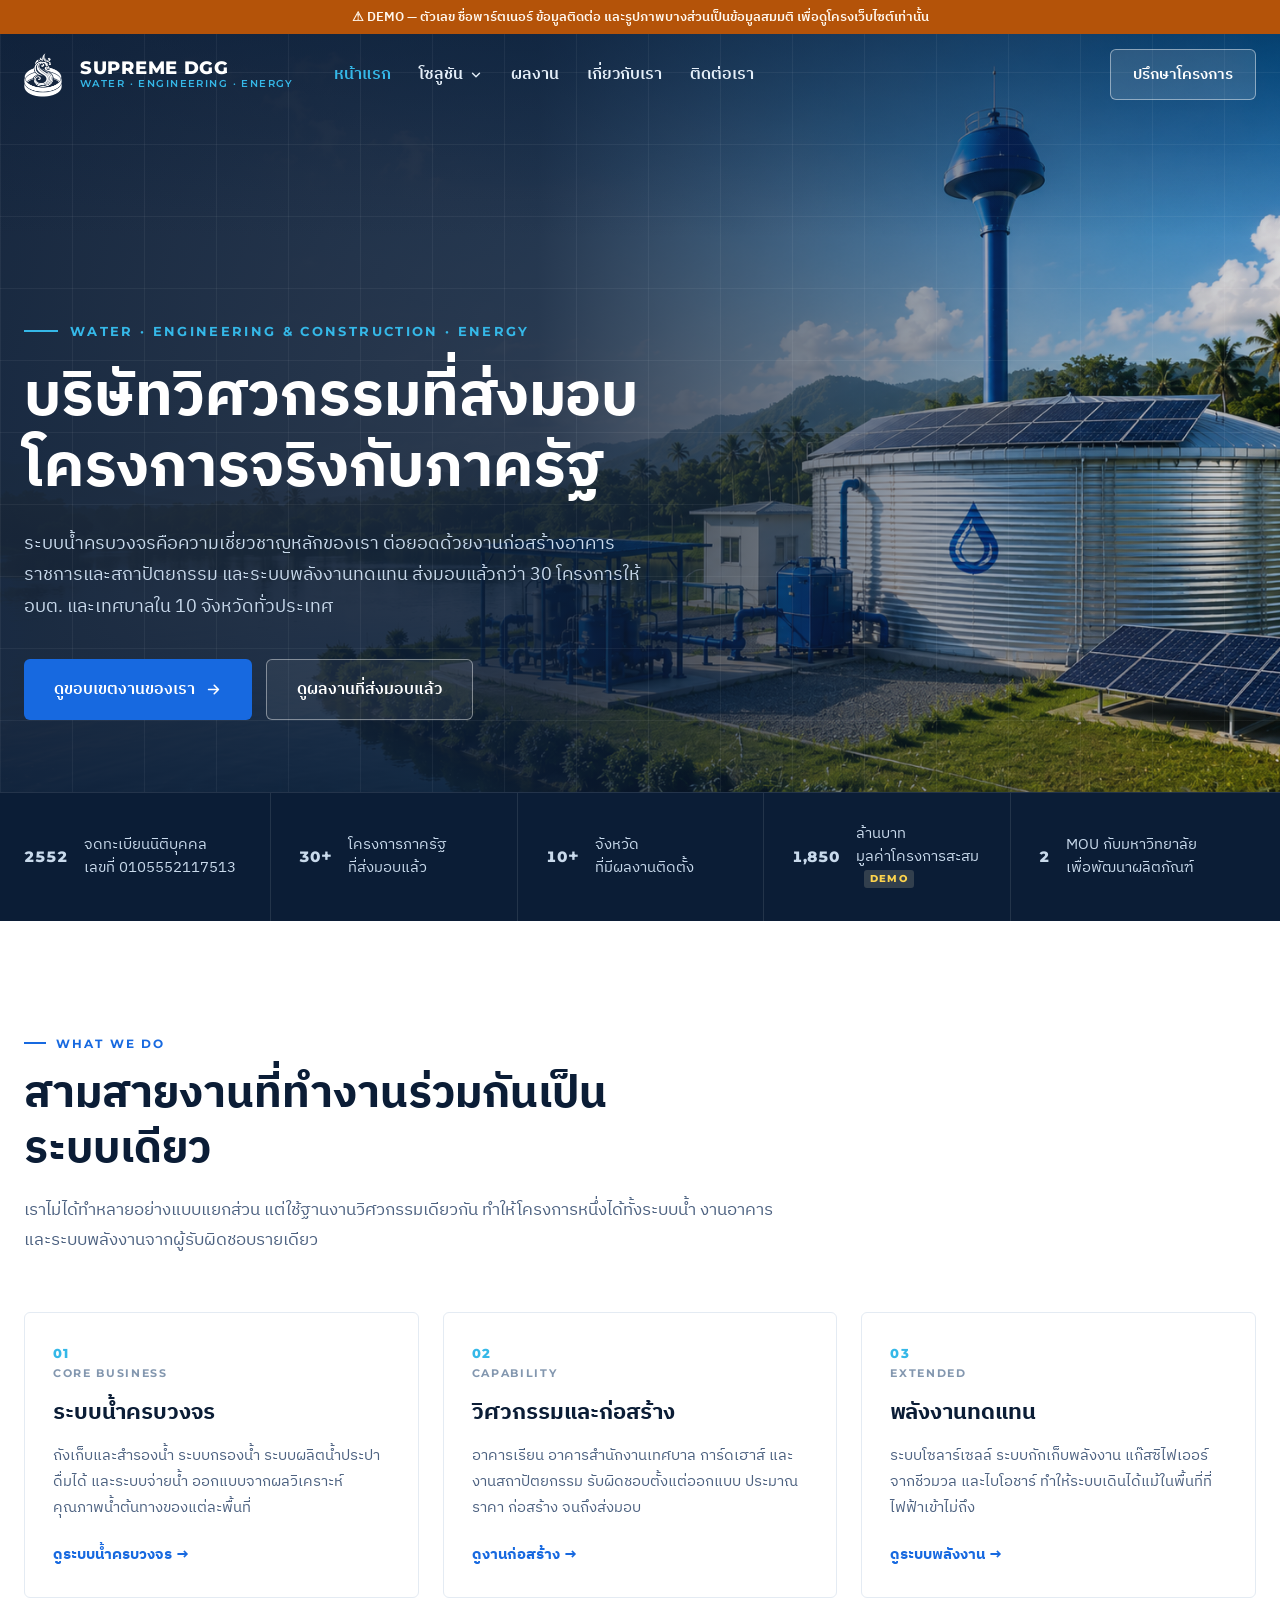
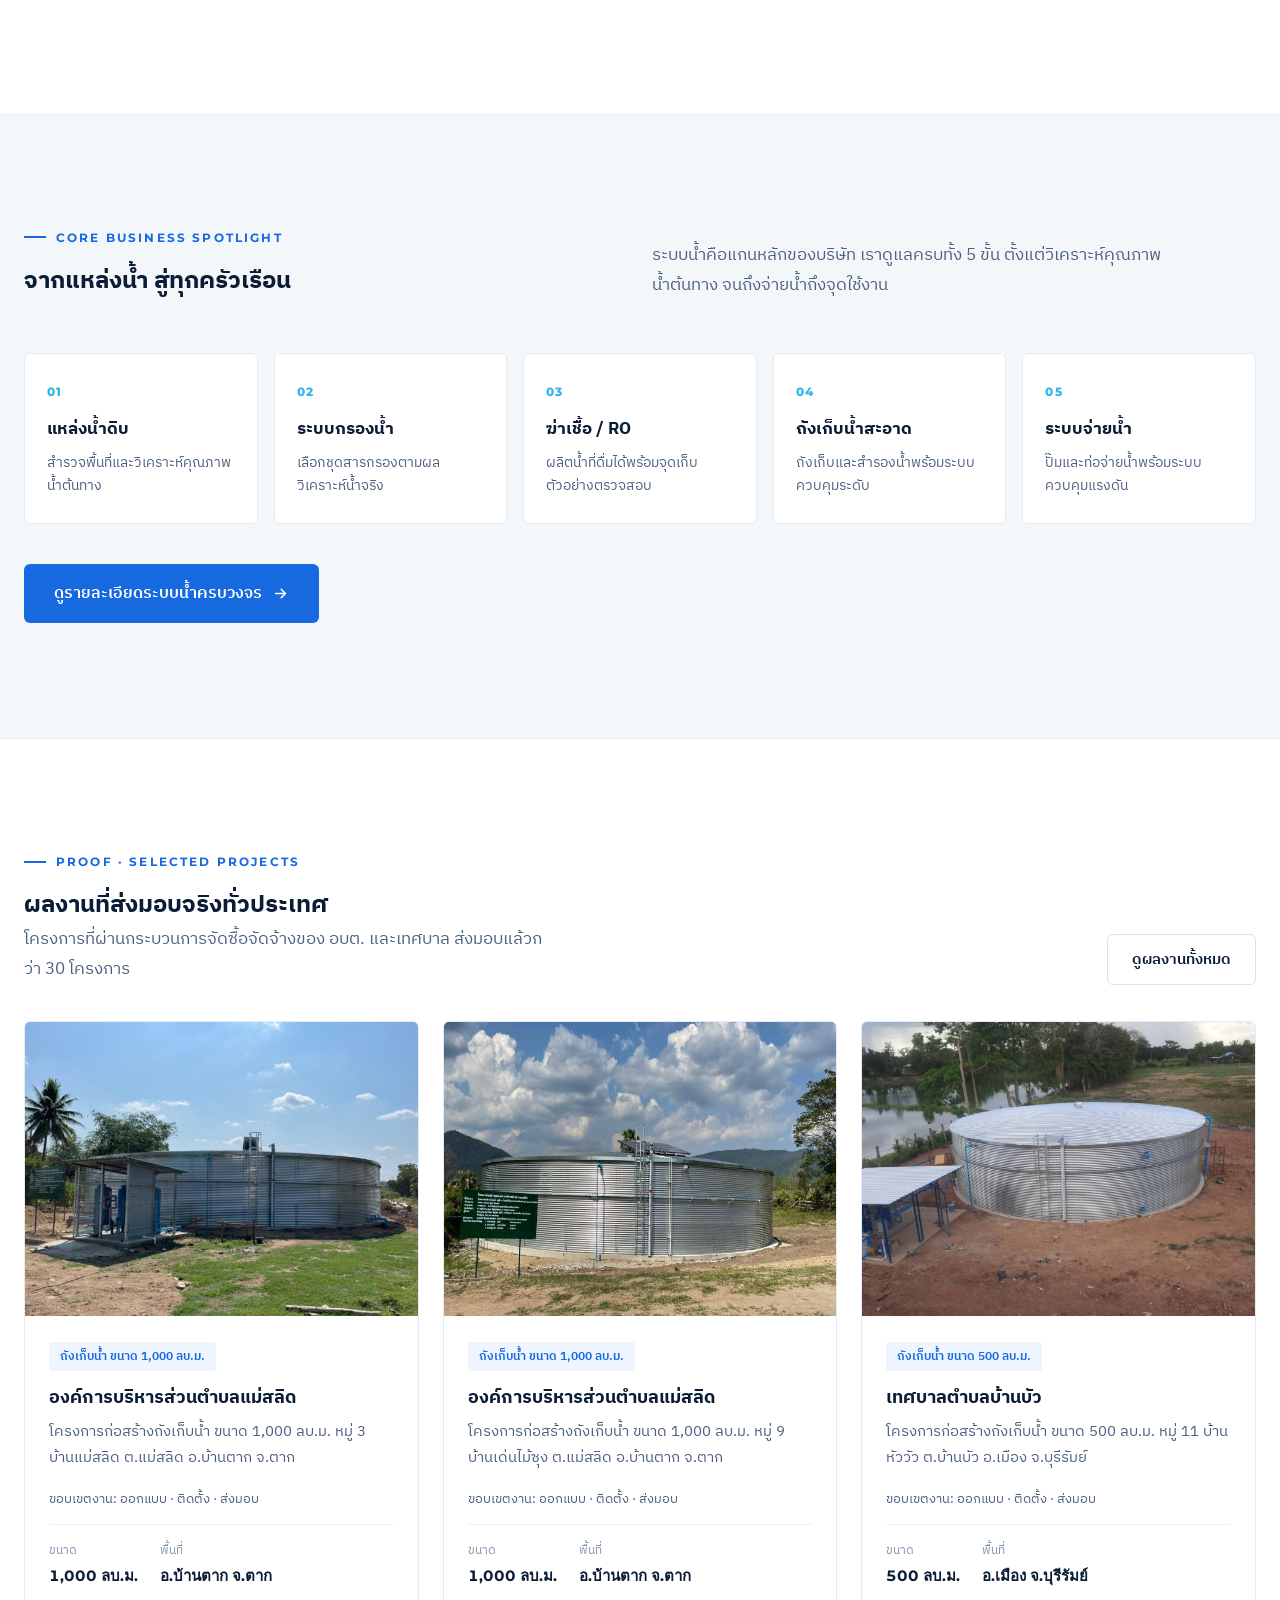
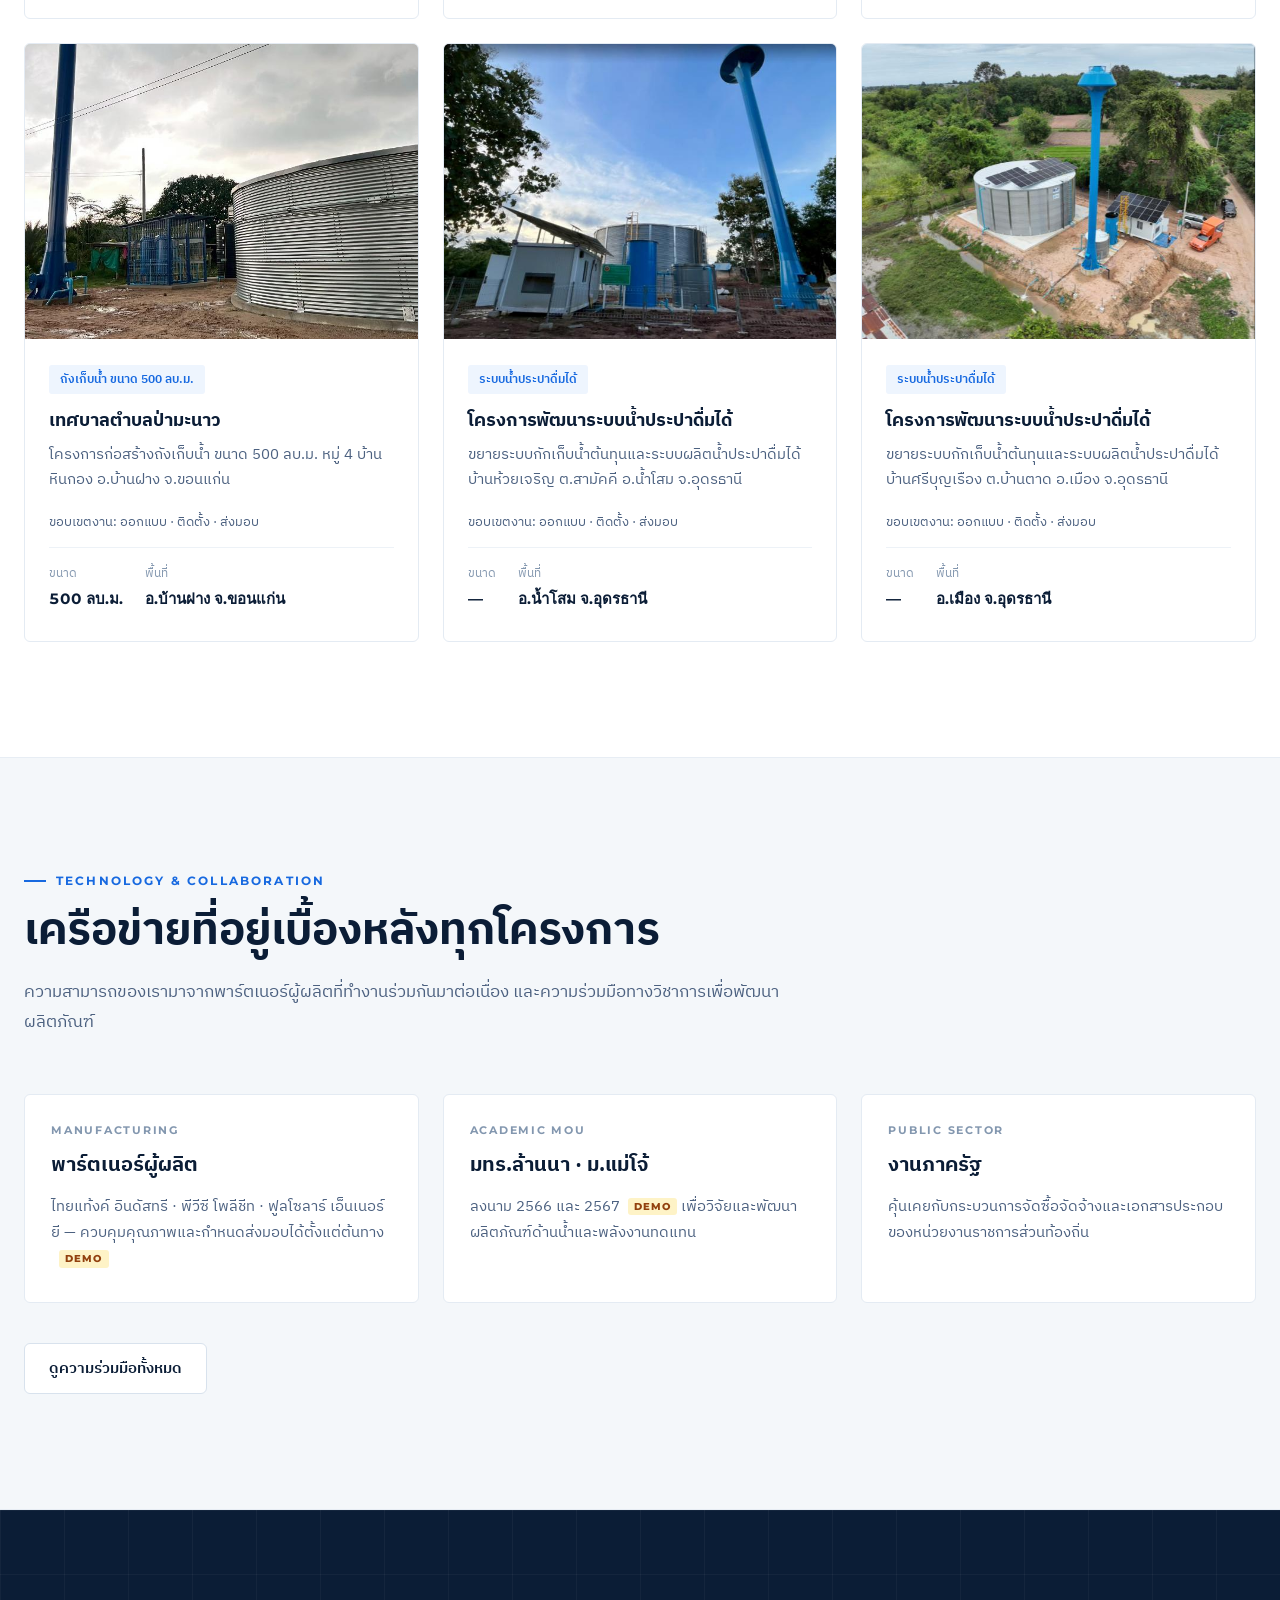
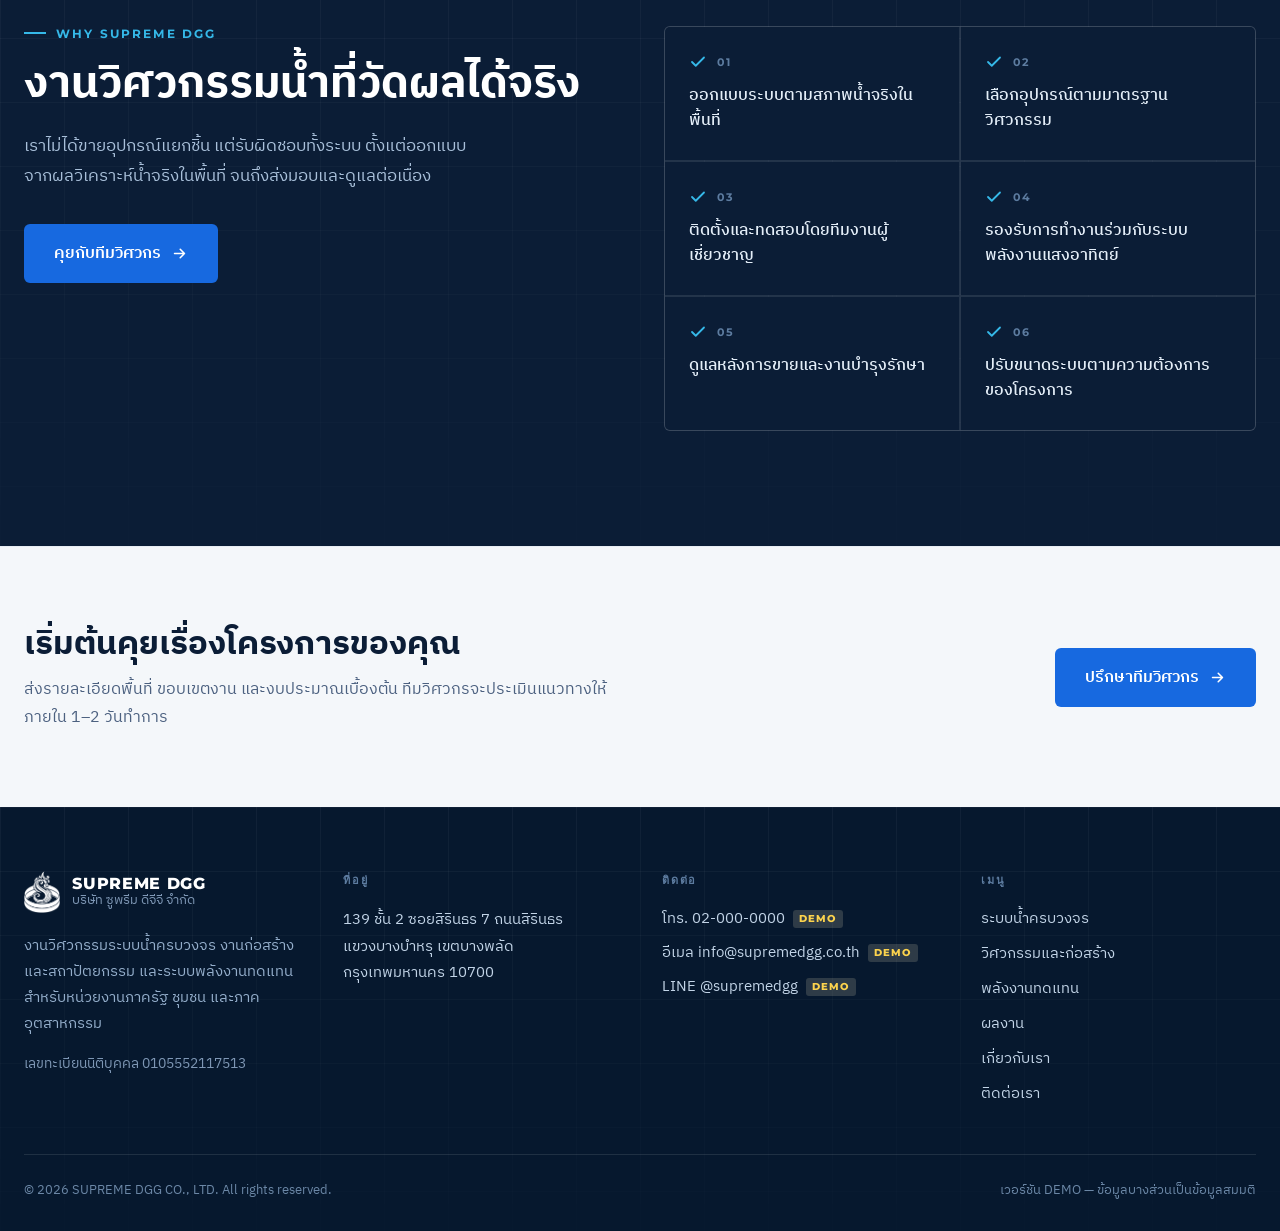
==== commit 4ef350de: "Fill the empty fields with demo data behind a DEMO marker layer The company has not supplied its con" ====
--- a/index.html
+++ b/index.html
@@ -10,7 +10,7 @@
 <link href="https://fonts.googleapis.com/css2?family=IBM+Plex+Sans+Thai:wght@400;500;600;700&family=Montserrat:wght@400;500;600;700;800&display=swap" rel="stylesheet">
 <link rel="stylesheet" href="styles.css">
 </head>
-<body data-page="home">
+<body data-page="home" class="is-demo">
 
 <header id="site-header" class="header">
   <div class="header-inner">
@@ -111,6 +111,10 @@
         <span>จังหวัด<br>ที่มีผลงานติดตั้ง</span>
       </div>
       <div class="trust-item trust-item-number">
+        <span class="trust-number">1,850</span>
+        <span data-demo>ล้านบาท<br>มูลค่าโครงการสะสม</span>
+      </div>
+      <div class="trust-item trust-item-number">
         <span class="trust-number">2</span>
         <span>MOU กับมหาวิทยาลัย<br>เพื่อพัฒนาผลิตภัณฑ์</span>
       </div>
@@ -294,12 +298,12 @@
         <div class="card collab-mini">
           <div class="collab-label">MANUFACTURING</div>
           <h3>พาร์ตเนอร์ผู้ผลิต</h3>
-          <p>โรงงานผลิตถังเก็บน้ำ ผู้ผลิตแผ่นพีวีซี และผู้จัดหาอุปกรณ์โซลาร์เซลล์ครบชุด</p>
+          <p data-demo>ไทยแท้งค์ อินดัสทรี · พีวีซี โพลีชีท · ฟูลโซลาร์ เอ็นเนอร์ยี — ควบคุมคุณภาพและกำหนดส่งมอบได้ตั้งแต่ต้นทาง</p>
         </div>
         <div class="card collab-mini">
           <div class="collab-label">ACADEMIC MOU</div>
           <h3>มทร.ล้านนา · ม.แม่โจ้</h3>
-          <p>บันทึกข้อตกลงความร่วมมือเพื่อวิจัยและพัฒนาผลิตภัณฑ์ด้านน้ำและพลังงานทดแทน</p>
+          <p><span data-demo>ลงนาม 2566 และ 2567</span> เพื่อวิจัยและพัฒนาผลิตภัณฑ์ด้านน้ำและพลังงานทดแทน</p>
         </div>
         <div class="card collab-mini">
           <div class="collab-label">PUBLIC SECTOR</div>
@@ -375,9 +379,9 @@
       <div>
         <div class="footer-label">ติดต่อ</div>
         <div class="footer-contact">
-          <span>โทร. 0X-XXX-XXXX <em>(รอข้อมูล)</em></span>
-          <span>อีเมล example@domain.co.th <em>(รอข้อมูล)</em></span>
-          <span>LINE @placeholder <em>(รอข้อมูล)</em></span>
+          <span data-demo>โทร. 02-000-0000</span>
+          <span data-demo>อีเมล info@supremedgg.co.th</span>
+          <span data-demo>LINE @supremedgg</span>
         </div>
       </div>
       <div>
@@ -394,7 +398,7 @@
     </div>
     <div class="footer-bottom">
       <span>© 2026 SUPREME DGG CO., LTD. All rights reserved.</span>
-      <span>ข้อมูลติดต่อบางส่วนเป็น Placeholder</span>
+      <span>เวอร์ชัน DEMO — ข้อมูลบางส่วนเป็นข้อมูลสมมติ</span>
     </div>
   </div>
 </footer>
--- a/styles.css
+++ b/styles.css
@@ -839,14 +839,6 @@
   background: var(--cyan);
 }
 
-.pending-note {
-  margin-top: 22px;
-  padding-top: 16px;
-  border-top: 1px solid var(--line);
-  font-size: 13px;
-  color: #8397AF;
-}
-
 /* ---------- CTA band ---------- */
 
 .cta-band { background: var(--tint); border-top: 1px solid var(--line-soft); padding: clamp(48px, 6vw, 76px) 0; }
@@ -861,3 +853,87 @@
 .cta-band p { margin: 0; max-width: 62ch; font-size: 16px; line-height: 1.7; color: var(--muted); }
 .fact-number-pending { font-family: 'IBM Plex Sans Thai', sans-serif; font-size: 22px; font-weight: 700; color: #8397AF; }
 .projects-filter-title { font-size: clamp(22px, 2.2vw, 28px); font-weight: 700; color: var(--navy); }
+
+/* ---------- DEMO MODE ----------
+   Everything below is driven by class="is-demo" on <body>. The banner is a
+   pure ::before so no page needs extra markup, and dropping the class from the
+   seven pages turns the whole layer off. Delete this block once the real
+   figures, partner names and photos land. */
+
+body.is-demo::before {
+  content: '⚠ DEMO — ตัวเลข ชื่อพาร์ตเนอร์ ข้อมูลติดต่อ และรูปภาพบางส่วนเป็นข้อมูลสมมติ เพื่อดูโครงเว็บไซต์เท่านั้น';
+  position: fixed;
+  top: 0; left: 0; right: 0;
+  z-index: 200;
+  height: 34px;
+  display: flex;
+  align-items: center;
+  justify-content: center;
+  padding: 0 16px;
+  background: #B45309;
+  color: #FFF7ED;
+  font-size: 12.5px;
+  font-weight: 600;
+  line-height: 1.2;
+  text-align: center;
+  overflow: hidden;
+}
+
+body.is-demo .header { top: 34px; }
+body.is-demo:not([data-page="home"]) main { padding-top: calc(var(--header-h-scrolled) + 34px); }
+body.is-demo[data-page="home"] .hero { padding-top: 34px; }
+body.is-demo section[id], body.is-demo #contact-form { scroll-margin-top: 126px; }
+
+/* Per-value marker. Sits on the element holding a made-up value. */
+body.is-demo [data-demo]::after {
+  content: 'DEMO';
+  display: inline-block;
+  margin-left: 8px;
+  padding: 2px 6px;
+  border-radius: 3px;
+  background: #FEF3C7;
+  color: #92400E;
+  font-family: 'Montserrat', sans-serif;
+  font-size: 9.5px;
+  font-weight: 800;
+  letter-spacing: .12em;
+  line-height: 1.4;
+  vertical-align: middle;
+  white-space: nowrap;
+}
+body.is-demo .section-dark [data-demo]::after,
+body.is-demo .trust-bar [data-demo]::after,
+body.is-demo .footer [data-demo]::after { background: rgba(254, 243, 199, .16); color: #FCD34D; }
+
+/* Stand-in for a photo we do not have yet. Same aspect ratio as the real
+   .img-slot so the layout matches what the finished page will look like. */
+.demo-photo {
+  display: flex;
+  flex-direction: column;
+  align-items: center;
+  justify-content: center;
+  gap: 8px;
+  width: 100%;
+  aspect-ratio: 4 / 3;
+  padding: 16px;
+  background: var(--tint);
+  border-bottom: 1px dashed #C3D3E5;
+  color: #8397AF;
+  text-align: center;
+}
+.demo-photo svg { opacity: .55; }
+.demo-photo strong { font-size: 14px; font-weight: 600; color: #6E8AAA; }
+.demo-photo span { font-size: 11.5px; letter-spacing: .06em; text-transform: uppercase; }
+.demo-photo-logo { aspect-ratio: 5 / 2; border: 1px dashed #C3D3E5; border-radius: var(--radius-sm); }
+
+.demo-logo-row { display: grid; gap: 12px; grid-template-columns: repeat(auto-fit, minmax(min(120px, 100%), 1fr)); margin-top: 22px; }
+
+@media print {
+  body.is-demo::before { position: static; height: auto; }
+  body.is-demo .header { top: 0; }
+}
+.tick-list small { display: inline-block; margin-top: 6px; font-size: 13.5px; font-weight: 400; line-height: 1.6; color: var(--muted); }
+@media (max-width: 720px) {
+  /* Shorter wording so the banner stays on one line inside its fixed height. */
+  body.is-demo::before { content: '⚠ DEMO — ข้อมูลบางส่วนเป็นข้อมูลสมมติ'; font-size: 12px; }
+}
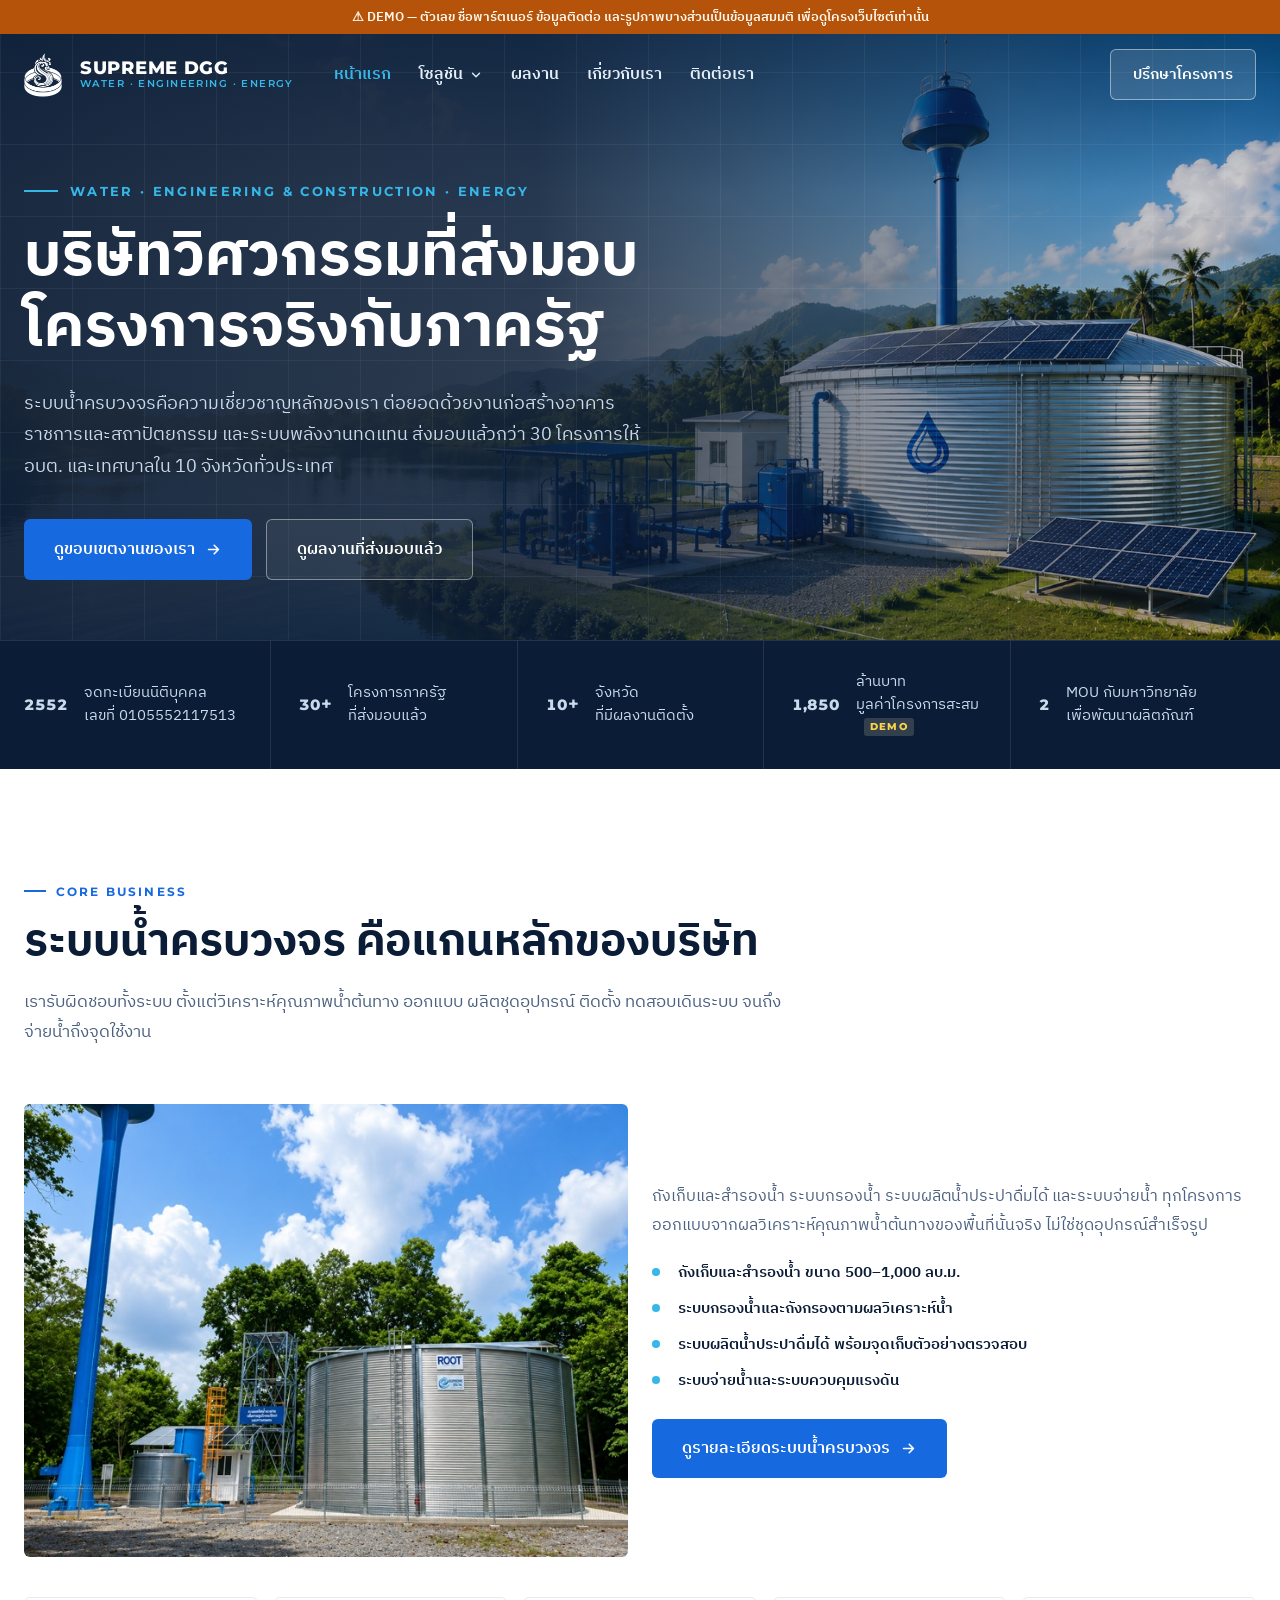
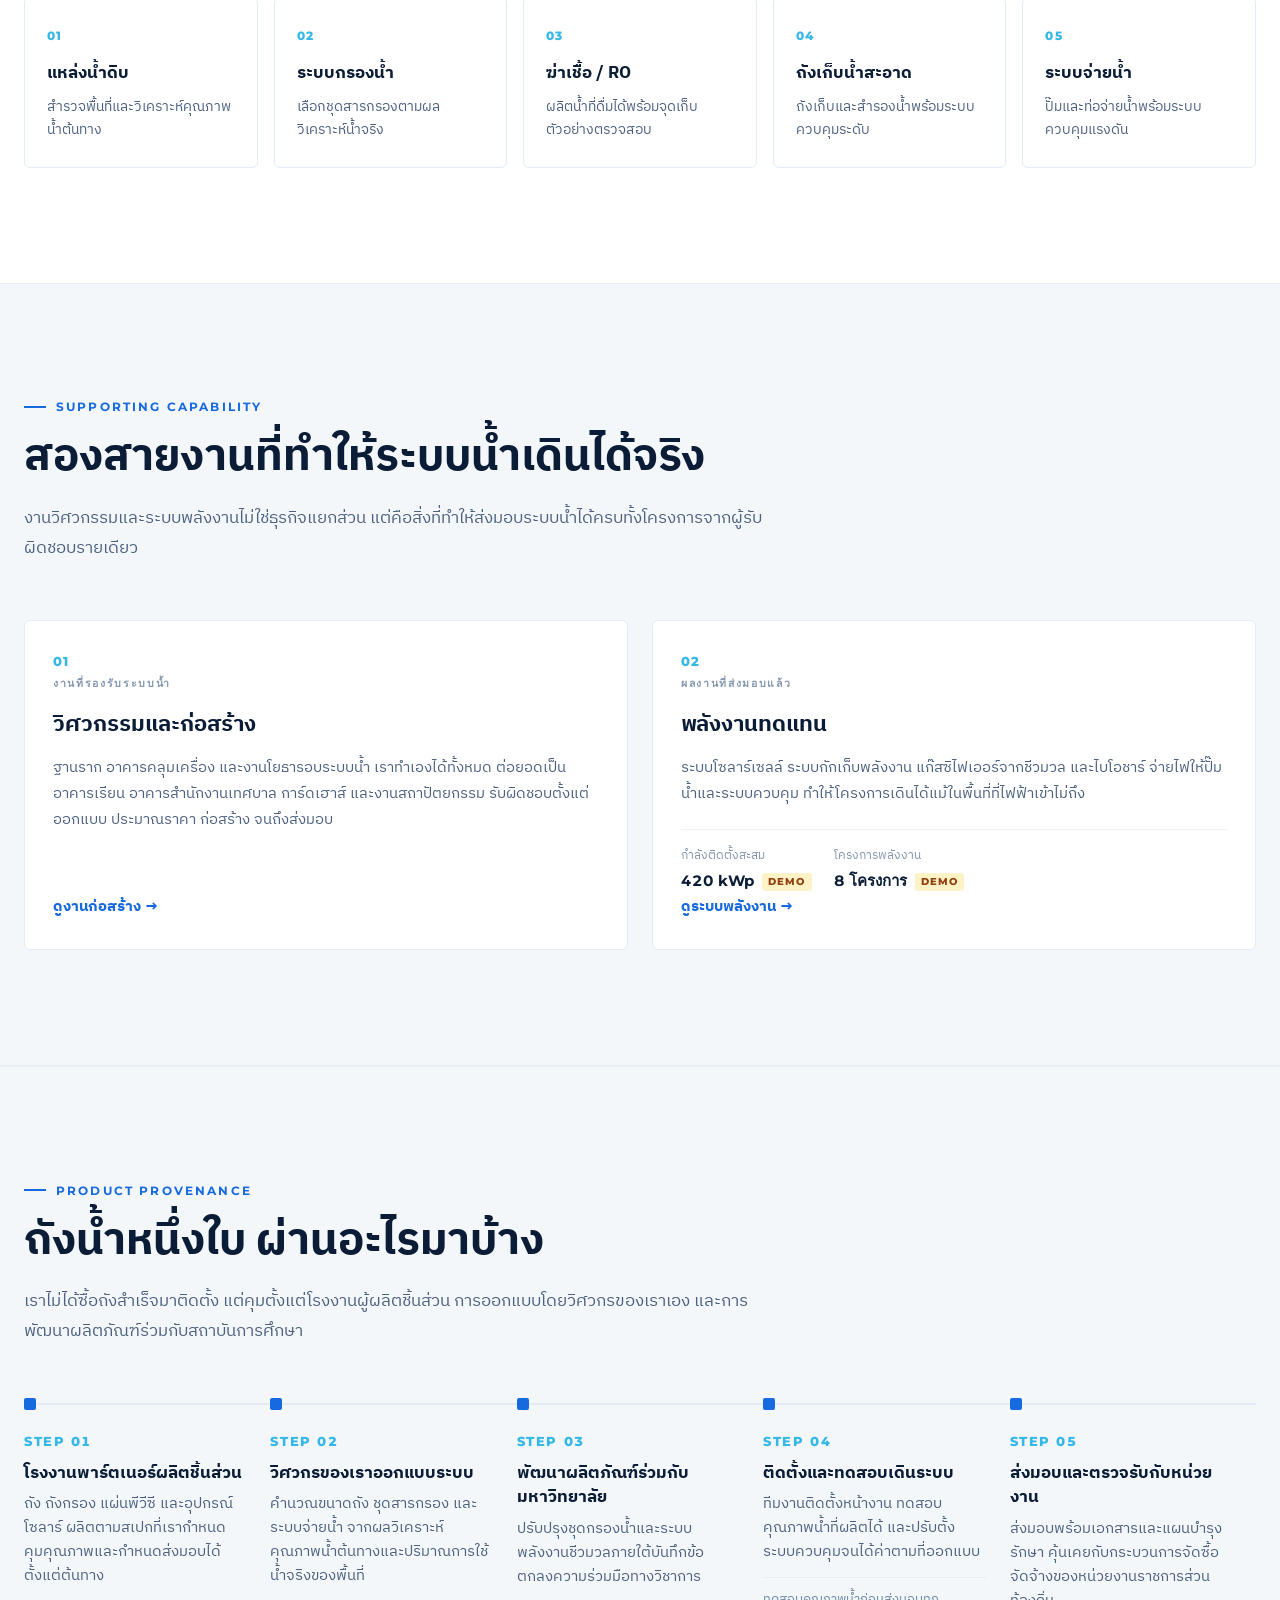
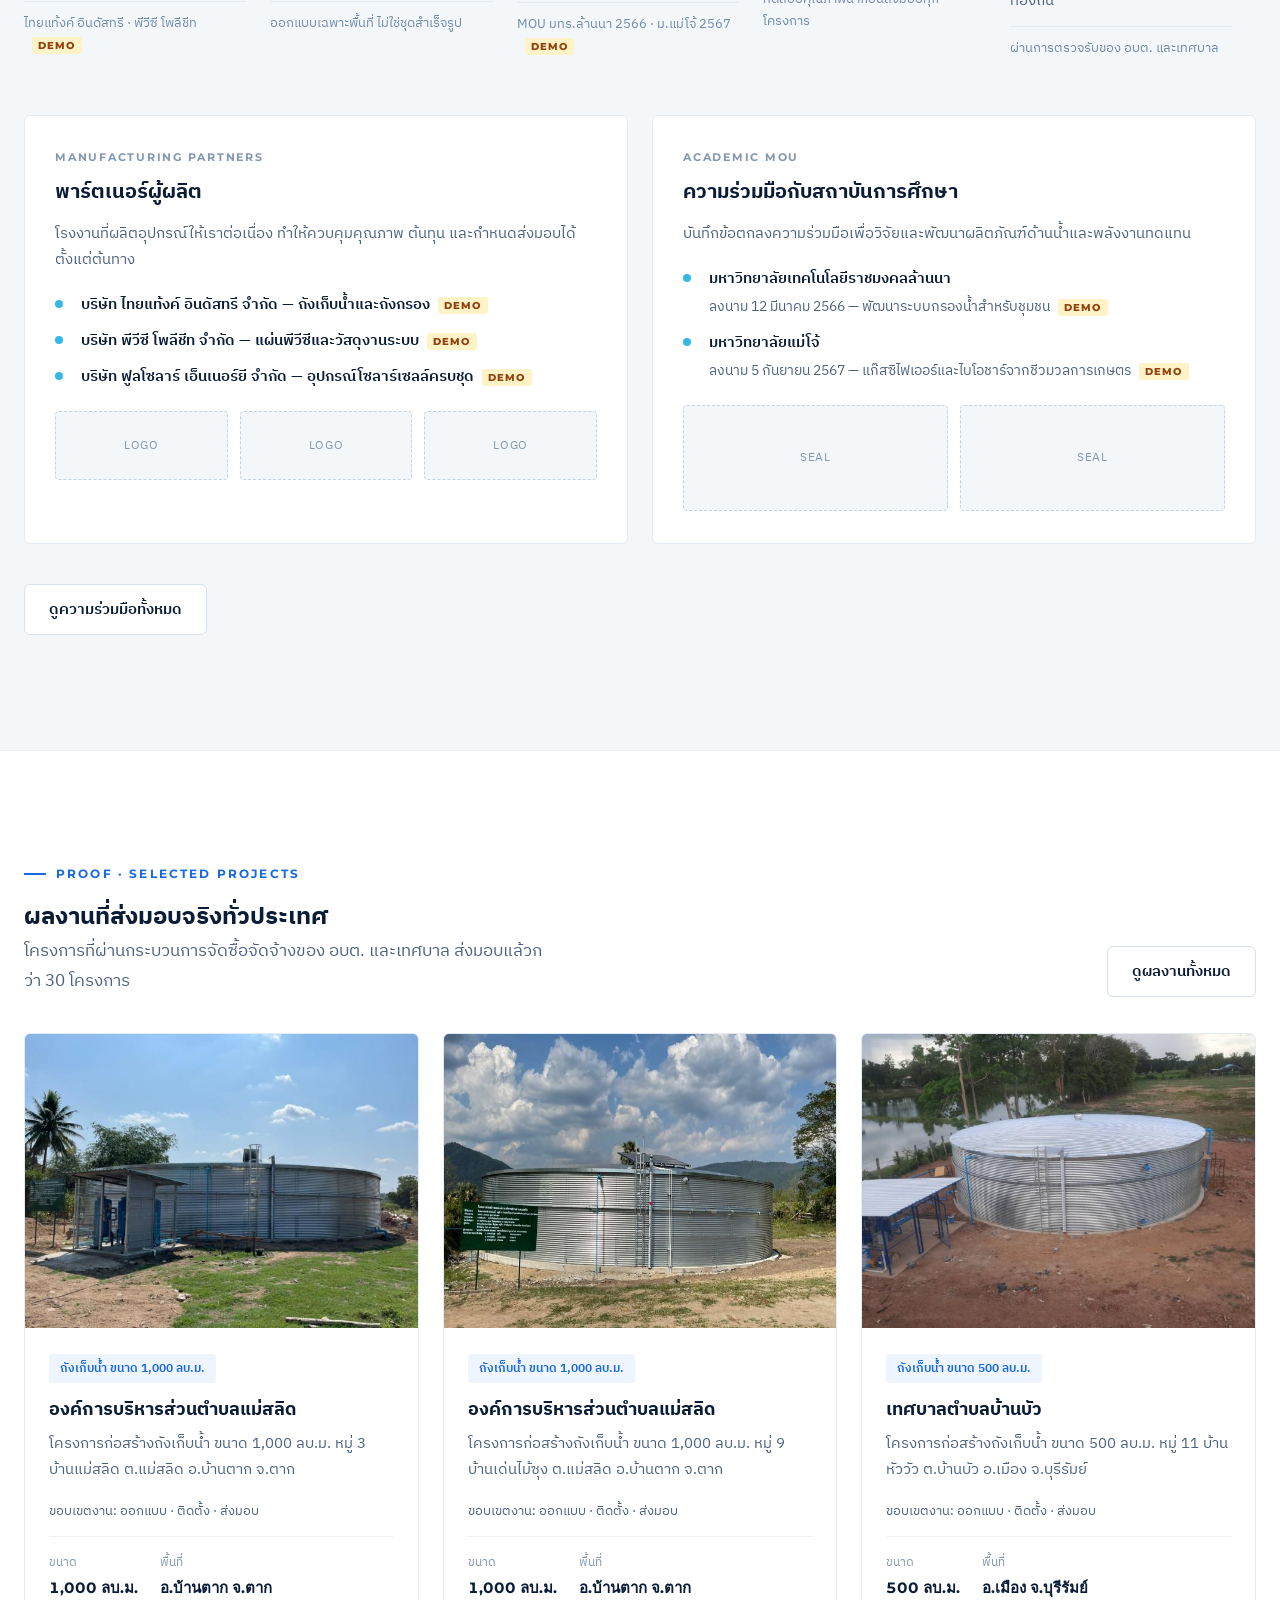
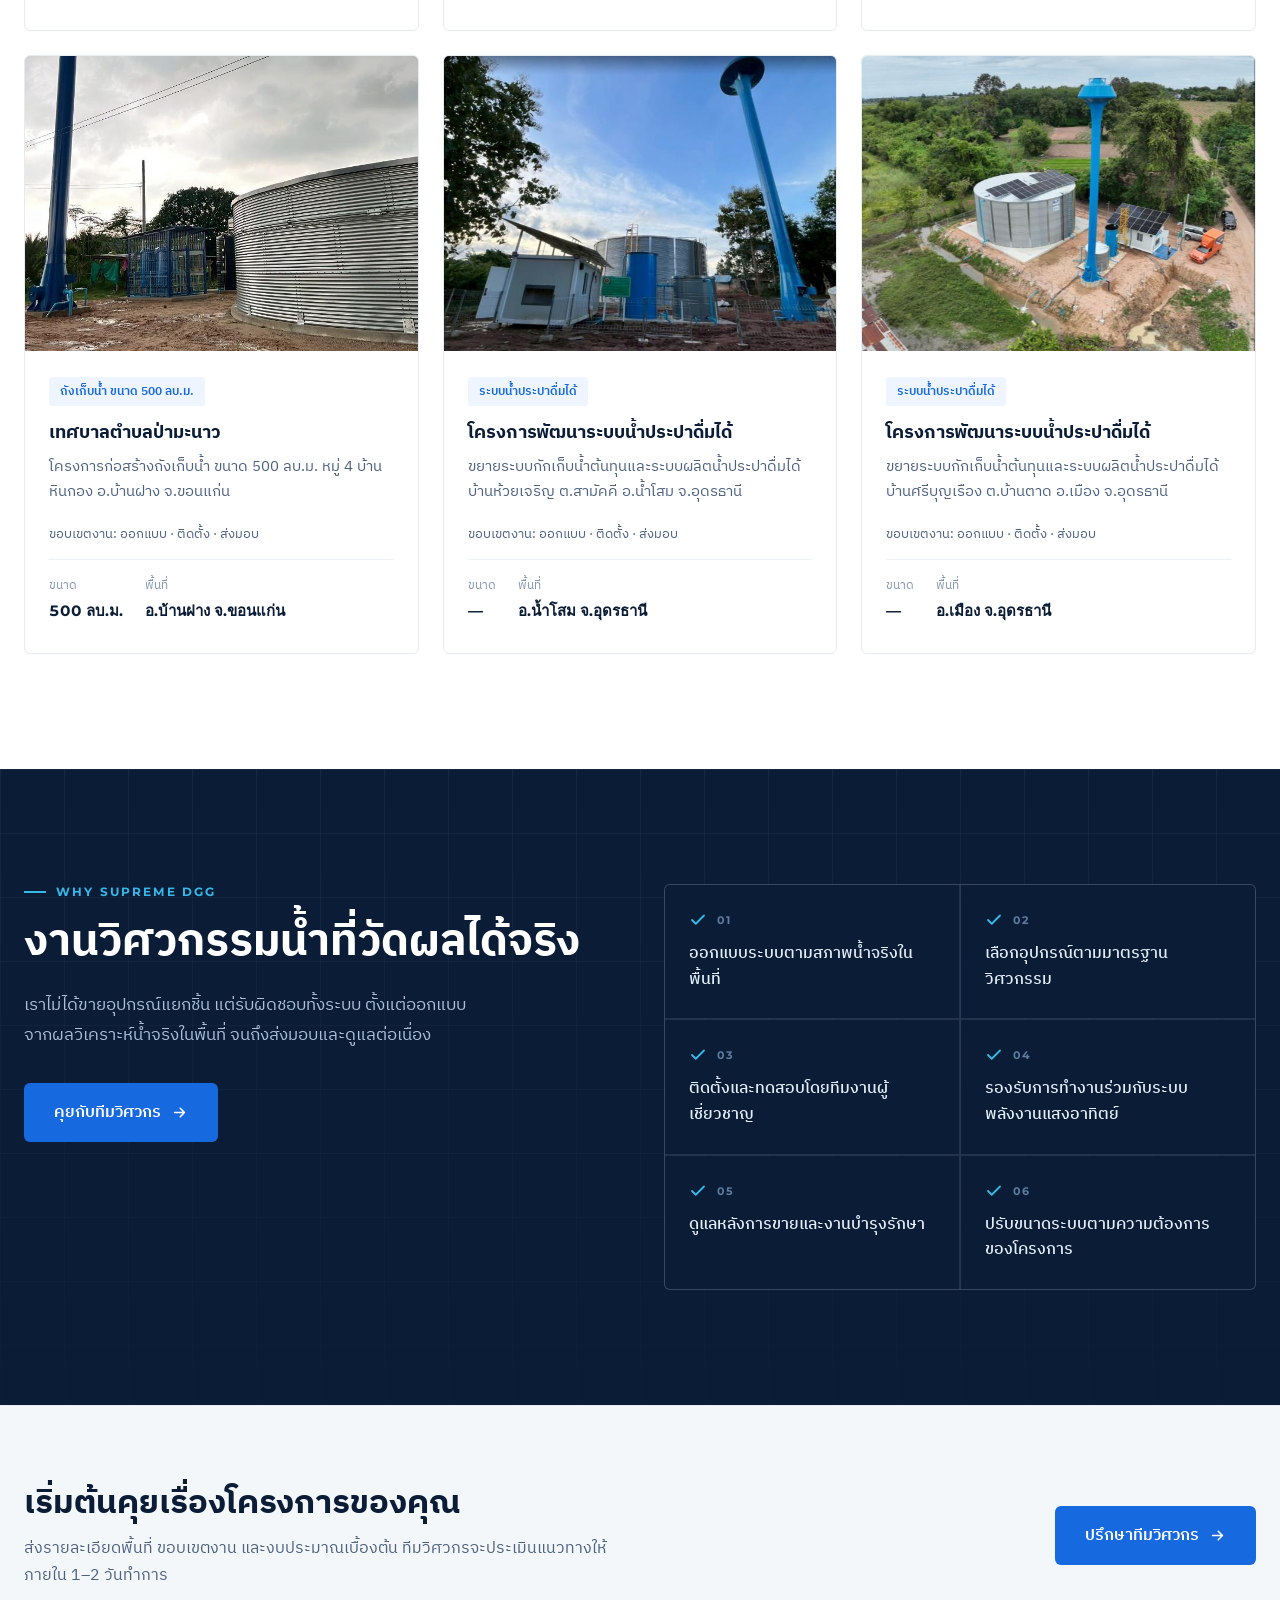
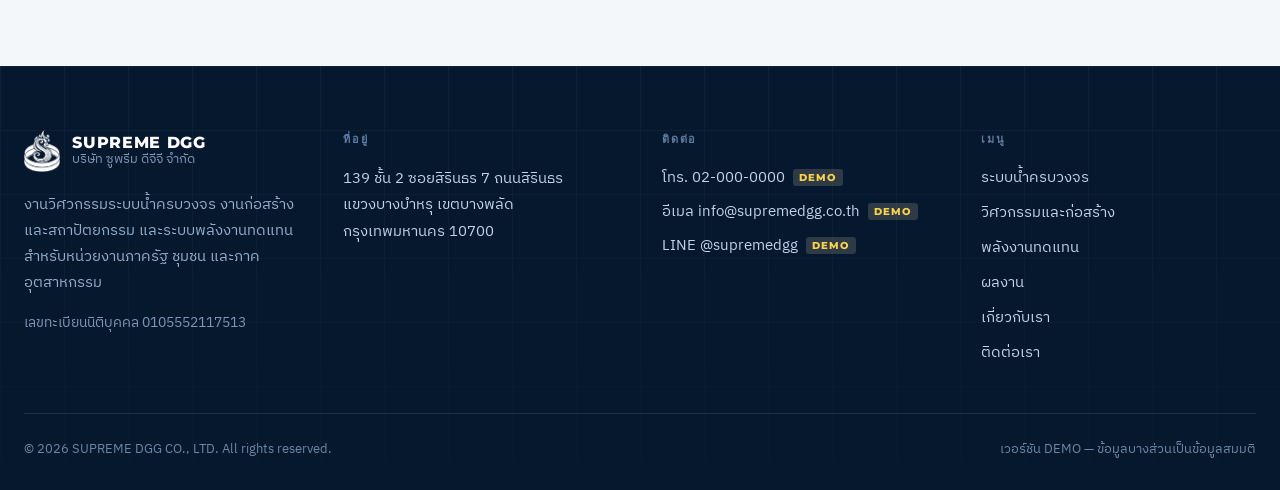
==== commit 7784c3c4: "Lead the homepage with water and give every page a photo hero The homepage previously presented wate" ====
--- a/index.html
+++ b/index.html
@@ -121,49 +121,30 @@
     </div>
   </section>
 
-  <!-- BUSINESS LINES -->
+  <!-- CORE: WATER -->
   <section id="lines" class="section" data-reveal>
     <div class="wrap">
       <div class="section-head">
-        <div class="eyebrow-label">WHAT WE DO</div>
-        <h2>สามสายงานที่ทำงานร่วมกันเป็นระบบเดียว</h2>
-        <p>เราไม่ได้ทำหลายอย่างแบบแยกส่วน แต่ใช้ฐานงานวิศวกรรมเดียวกัน ทำให้โครงการหนึ่งได้ทั้งระบบน้ำ งานอาคาร และระบบพลังงานจากผู้รับผิดชอบรายเดียว</p>
-      </div>
-      <div class="grid grid-3">
-        <a class="card line-card" href="water.html">
-          <div class="line-num">01</div>
-          <div class="line-tag">CORE BUSINESS</div>
-          <h3>ระบบน้ำครบวงจร</h3>
-          <p>ถังเก็บและสำรองน้ำ ระบบกรองน้ำ ระบบผลิตน้ำประปาดื่มได้ และระบบจ่ายน้ำ ออกแบบจากผลวิเคราะห์คุณภาพน้ำต้นทางของแต่ละพื้นที่</p>
-          <span class="line-link">ดูระบบน้ำครบวงจร</span>
-        </a>
-        <a class="card line-card" href="engineering.html">
-          <div class="line-num">02</div>
-          <div class="line-tag">CAPABILITY</div>
-          <h3>วิศวกรรมและก่อสร้าง</h3>
-          <p>อาคารเรียน อาคารสำนักงานเทศบาล การ์ดเฮาส์ และงานสถาปัตยกรรม รับผิดชอบตั้งแต่ออกแบบ ประมาณราคา ก่อสร้าง จนถึงส่งมอบ</p>
-          <span class="line-link">ดูงานก่อสร้าง</span>
-        </a>
-        <a class="card line-card" href="energy.html">
-          <div class="line-num">03</div>
-          <div class="line-tag">EXTENDED</div>
-          <h3>พลังงานทดแทน</h3>
-          <p>ระบบโซลาร์เซลล์ ระบบกักเก็บพลังงาน แก๊สซิไฟเออร์จากชีวมวล และไบโอชาร์ ทำให้ระบบเดินได้แม้ในพื้นที่ที่ไฟฟ้าเข้าไม่ถึง</p>
-          <span class="line-link">ดูระบบพลังงาน</span>
-        </a>
-      </div>
-    </div>
-  </section>
-
-  <!-- WATER SPOTLIGHT -->
-  <section class="section section-tint" data-reveal>
-    <div class="wrap">
-      <div class="grid grid-2 section-head-split">
-        <div>
-          <div class="eyebrow-label">CORE BUSINESS SPOTLIGHT</div>
-          <h2>จากแหล่งน้ำ สู่ทุกครัวเรือน</h2>
-        </div>
-        <p class="section-lede">ระบบน้ำคือแกนหลักของบริษัท เราดูแลครบทั้ง 5 ขั้น ตั้งแต่วิเคราะห์คุณภาพน้ำต้นทาง จนถึงจ่ายน้ำถึงจุดใช้งาน</p>
+        <div class="eyebrow-label">CORE BUSINESS</div>
+        <h2>ระบบน้ำครบวงจร คือแกนหลักของบริษัท</h2>
+        <p>เรารับผิดชอบทั้งระบบ ตั้งแต่วิเคราะห์คุณภาพน้ำต้นทาง ออกแบบ ผลิตชุดอุปกรณ์ ติดตั้ง ทดสอบเดินระบบ จนถึงจ่ายน้ำถึงจุดใช้งาน</p>
+      </div>
+      <div class="grid grid-2 core-intro">
+        <div class="img-slot core-photo">
+          <img src="assets/svc-tank.jpg" alt="ถังเก็บน้ำเหล็กและระบบจ่ายน้ำที่ติดตั้งแล้วหน้างาน" width="700" height="700" loading="lazy" decoding="async">
+        </div>
+        <div class="core-copy">
+          <p>ถังเก็บและสำรองน้ำ ระบบกรองน้ำ ระบบผลิตน้ำประปาดื่มได้ และระบบจ่ายน้ำ ทุกโครงการออกแบบจากผลวิเคราะห์คุณภาพน้ำต้นทางของพื้นที่นั้นจริง ไม่ใช่ชุดอุปกรณ์สำเร็จรูป</p>
+          <ul class="tick-list">
+            <li>ถังเก็บและสำรองน้ำ ขนาด 500–1,000 ลบ.ม.</li>
+            <li>ระบบกรองน้ำและถังกรองตามผลวิเคราะห์น้ำ</li>
+            <li>ระบบผลิตน้ำประปาดื่มได้ พร้อมจุดเก็บตัวอย่างตรวจสอบ</li>
+            <li>ระบบจ่ายน้ำและระบบควบคุมแรงดัน</li>
+          </ul>
+          <a href="water.html" class="btn btn-primary">ดูรายละเอียดระบบน้ำครบวงจร
+            <svg width="17" height="17" viewBox="0 0 24 24" fill="none" stroke="currentColor" stroke-width="2.2" stroke-linecap="round" stroke-linejoin="round"><path d="M5 12h14M13 6l6 6-6 6"></path></svg>
+          </a>
+        </div>
       </div>
       <div class="spotlight-steps">
         <div class="spotlight-step"><span>01</span><strong>แหล่งน้ำดิบ</strong><p>สำรวจพื้นที่และวิเคราะห์คุณภาพน้ำต้นทาง</p></div>
@@ -172,10 +153,115 @@
         <div class="spotlight-step"><span>04</span><strong>ถังเก็บน้ำสะอาด</strong><p>ถังเก็บและสำรองน้ำพร้อมระบบควบคุมระดับ</p></div>
         <div class="spotlight-step"><span>05</span><strong>ระบบจ่ายน้ำ</strong><p>ปั๊มและท่อจ่ายน้ำพร้อมระบบควบคุมแรงดัน</p></div>
       </div>
+    </div>
+  </section>
+
+  <!-- SUPPORTING LINES -->
+  <section class="section section-tint" data-reveal>
+    <div class="wrap">
+      <div class="section-head">
+        <div class="eyebrow-label">SUPPORTING CAPABILITY</div>
+        <h2>สองสายงานที่ทำให้ระบบน้ำเดินได้จริง</h2>
+        <p>งานวิศวกรรมและระบบพลังงานไม่ใช่ธุรกิจแยกส่วน แต่คือสิ่งที่ทำให้ส่งมอบระบบน้ำได้ครบทั้งโครงการจากผู้รับผิดชอบรายเดียว</p>
+      </div>
+      <div class="grid grid-2">
+        <a class="card line-card" href="engineering.html">
+          <div class="line-num">01</div>
+          <div class="line-tag">งานที่รองรับระบบน้ำ</div>
+          <h3>วิศวกรรมและก่อสร้าง</h3>
+          <p>ฐานราก อาคารคลุมเครื่อง และงานโยธารอบระบบน้ำ เราทำเองได้ทั้งหมด ต่อยอดเป็นอาคารเรียน อาคารสำนักงานเทศบาล การ์ดเฮาส์ และงานสถาปัตยกรรม รับผิดชอบตั้งแต่ออกแบบ ประมาณราคา ก่อสร้าง จนถึงส่งมอบ</p>
+          <span class="line-link">ดูงานก่อสร้าง</span>
+        </a>
+        <a class="card line-card" href="energy.html">
+          <div class="line-num">02</div>
+          <div class="line-tag">ผลงานที่ส่งมอบแล้ว</div>
+          <h3>พลังงานทดแทน</h3>
+          <p>ระบบโซลาร์เซลล์ ระบบกักเก็บพลังงาน แก๊สซิไฟเออร์จากชีวมวล และไบโอชาร์ จ่ายไฟให้ปั๊มน้ำและระบบควบคุม ทำให้โครงการเดินได้แม้ในพื้นที่ที่ไฟฟ้าเข้าไม่ถึง</p>
+          <div class="stat-row">
+            <div><span>กำลังติดตั้งสะสม</span><strong data-demo>420 kWp</strong></div>
+            <div><span>โครงการพลังงาน</span><strong data-demo>8 โครงการ</strong></div>
+          </div>
+          <span class="line-link">ดูระบบพลังงาน</span>
+        </a>
+      </div>
+    </div>
+  </section>
+
+  <!-- PRODUCT PROVENANCE -->
+  <section class="section section-tint" data-reveal>
+    <div class="wrap">
+      <div class="section-head">
+        <div class="eyebrow-label">PRODUCT PROVENANCE</div>
+        <h2>ถังน้ำหนึ่งใบ ผ่านอะไรมาบ้าง</h2>
+        <p>เราไม่ได้ซื้อถังสำเร็จมาติดตั้ง แต่คุมตั้งแต่โรงงานผู้ผลิตชิ้นส่วน การออกแบบโดยวิศวกรของเราเอง และการพัฒนาผลิตภัณฑ์ร่วมกับสถาบันการศึกษา</p>
+      </div>
+
+      <div class="process-grid">
+        <div class="process-step">
+          <div class="process-dot"></div><div class="process-num">STEP 01</div>
+          <h3>โรงงานพาร์ตเนอร์ผลิตชิ้นส่วน</h3>
+          <p>ถัง ถังกรอง แผ่นพีวีซี และอุปกรณ์โซลาร์ ผลิตตามสเปกที่เรากำหนด คุมคุณภาพและกำหนดส่งมอบได้ตั้งแต่ต้นทาง</p>
+          <div class="process-out" data-demo>ไทยแท้งค์ อินดัสทรี · พีวีซี โพลีชีท</div>
+        </div>
+        <div class="process-step">
+          <div class="process-dot"></div><div class="process-num">STEP 02</div>
+          <h3>วิศวกรของเราออกแบบระบบ</h3>
+          <p>คำนวณขนาดถัง ชุดสารกรอง และระบบจ่ายน้ำ จากผลวิเคราะห์คุณภาพน้ำต้นทางและปริมาณการใช้น้ำจริงของพื้นที่</p>
+          <div class="process-out">ออกแบบเฉพาะพื้นที่ ไม่ใช่ชุดสำเร็จรูป</div>
+        </div>
+        <div class="process-step">
+          <div class="process-dot"></div><div class="process-num">STEP 03</div>
+          <h3>พัฒนาผลิตภัณฑ์ร่วมกับมหาวิทยาลัย</h3>
+          <p>ปรับปรุงชุดกรองน้ำและระบบพลังงานชีวมวลภายใต้บันทึกข้อตกลงความร่วมมือทางวิชาการ</p>
+          <div class="process-out" data-demo>MOU มทร.ล้านนา 2566 · ม.แม่โจ้ 2567</div>
+        </div>
+        <div class="process-step">
+          <div class="process-dot"></div><div class="process-num">STEP 04</div>
+          <h3>ติดตั้งและทดสอบเดินระบบ</h3>
+          <p>ทีมงานติดตั้งหน้างาน ทดสอบคุณภาพน้ำที่ผลิตได้ และปรับตั้งระบบควบคุมจนได้ค่าตามที่ออกแบบ</p>
+          <div class="process-out">ทดสอบคุณภาพน้ำก่อนส่งมอบทุกโครงการ</div>
+        </div>
+        <div class="process-step">
+          <div class="process-dot"></div><div class="process-num">STEP 05</div>
+          <h3>ส่งมอบและตรวจรับกับหน่วยงาน</h3>
+          <p>ส่งมอบพร้อมเอกสารและแผนบำรุงรักษา คุ้นเคยกับกระบวนการจัดซื้อจัดจ้างของหน่วยงานราชการส่วนท้องถิ่น</p>
+          <div class="process-out">ผ่านการตรวจรับของ อบต. และเทศบาล</div>
+        </div>
+      </div>
+
+      <div class="grid grid-2 provenance-detail">
+        <div class="card collab-card">
+          <div class="collab-label">MANUFACTURING PARTNERS</div>
+          <h3>พาร์ตเนอร์ผู้ผลิต</h3>
+          <p>โรงงานที่ผลิตอุปกรณ์ให้เราต่อเนื่อง ทำให้ควบคุมคุณภาพ ต้นทุน และกำหนดส่งมอบได้ตั้งแต่ต้นทาง</p>
+          <ul class="tick-list">
+            <li data-demo>บริษัท ไทยแท้งค์ อินดัสทรี จำกัด — ถังเก็บน้ำและถังกรอง</li>
+            <li data-demo>บริษัท พีวีซี โพลีชีท จำกัด — แผ่นพีวีซีและวัสดุงานระบบ</li>
+            <li data-demo>บริษัท ฟูลโซลาร์ เอ็นเนอร์ยี จำกัด — อุปกรณ์โซลาร์เซลล์ครบชุด</li>
+          </ul>
+          <div class="demo-logo-row">
+            <div class="demo-photo demo-photo-logo"><span>LOGO</span></div>
+            <div class="demo-photo demo-photo-logo"><span>LOGO</span></div>
+            <div class="demo-photo demo-photo-logo"><span>LOGO</span></div>
+          </div>
+        </div>
+        <div class="card collab-card">
+          <div class="collab-label">ACADEMIC MOU</div>
+          <h3>ความร่วมมือกับสถาบันการศึกษา</h3>
+          <p>บันทึกข้อตกลงความร่วมมือเพื่อวิจัยและพัฒนาผลิตภัณฑ์ด้านน้ำและพลังงานทดแทน</p>
+          <ul class="tick-list">
+            <li>มหาวิทยาลัยเทคโนโลยีราชมงคลล้านนา<br><small data-demo>ลงนาม 12 มีนาคม 2566 — พัฒนาระบบกรองน้ำสำหรับชุมชน</small></li>
+            <li>มหาวิทยาลัยแม่โจ้<br><small data-demo>ลงนาม 5 กันยายน 2567 — แก๊สซิไฟเออร์และไบโอชาร์จากชีวมวลการเกษตร</small></li>
+          </ul>
+          <div class="demo-logo-row">
+            <div class="demo-photo demo-photo-logo"><span>SEAL</span></div>
+            <div class="demo-photo demo-photo-logo"><span>SEAL</span></div>
+          </div>
+        </div>
+      </div>
+
       <div class="spotlight-cta">
-        <a href="water.html" class="btn btn-primary">ดูรายละเอียดระบบน้ำครบวงจร
-          <svg width="17" height="17" viewBox="0 0 24 24" fill="none" stroke="currentColor" stroke-width="2.2" stroke-linecap="round" stroke-linejoin="round"><path d="M5 12h14M13 6l6 6-6 6"></path></svg>
-        </a>
+        <a href="about.html#collaboration" class="btn btn-outline-navy">ดูความร่วมมือทั้งหมด</a>
       </div>
     </div>
   </section>
@@ -286,36 +372,6 @@
     </div>
   </section>
 
-  <!-- COLLABORATION TEASER -->
-  <section class="section section-tint" data-reveal>
-    <div class="wrap">
-      <div class="section-head">
-        <div class="eyebrow-label">TECHNOLOGY &amp; COLLABORATION</div>
-        <h2>เครือข่ายที่อยู่เบื้องหลังทุกโครงการ</h2>
-        <p>ความสามารถของเรามาจากพาร์ตเนอร์ผู้ผลิตที่ทำงานร่วมกันมาต่อเนื่อง และความร่วมมือทางวิชาการเพื่อพัฒนาผลิตภัณฑ์</p>
-      </div>
-      <div class="grid grid-3">
-        <div class="card collab-mini">
-          <div class="collab-label">MANUFACTURING</div>
-          <h3>พาร์ตเนอร์ผู้ผลิต</h3>
-          <p data-demo>ไทยแท้งค์ อินดัสทรี · พีวีซี โพลีชีท · ฟูลโซลาร์ เอ็นเนอร์ยี — ควบคุมคุณภาพและกำหนดส่งมอบได้ตั้งแต่ต้นทาง</p>
-        </div>
-        <div class="card collab-mini">
-          <div class="collab-label">ACADEMIC MOU</div>
-          <h3>มทร.ล้านนา · ม.แม่โจ้</h3>
-          <p><span data-demo>ลงนาม 2566 และ 2567</span> เพื่อวิจัยและพัฒนาผลิตภัณฑ์ด้านน้ำและพลังงานทดแทน</p>
-        </div>
-        <div class="card collab-mini">
-          <div class="collab-label">PUBLIC SECTOR</div>
-          <h3>งานภาครัฐ</h3>
-          <p>คุ้นเคยกับกระบวนการจัดซื้อจัดจ้างและเอกสารประกอบของหน่วยงานราชการส่วนท้องถิ่น</p>
-        </div>
-      </div>
-      <div class="spotlight-cta">
-        <a href="about.html#collaboration" class="btn btn-outline-navy">ดูความร่วมมือทั้งหมด</a>
-      </div>
-    </div>
-  </section>
 
   <!-- WHY -->
   <section class="section section-dark" data-reveal>
--- a/styles.css
+++ b/styles.css
@@ -130,8 +130,7 @@
 }
 
 .header.is-scrolled,
-.header.is-menu-open,
-body:not([data-page="home"]) .header {
+.header.is-menu-open {
   height: var(--header-h-scrolled);
   background: #FFFFFF;
   border-bottom-color: var(--line-soft);
@@ -227,7 +226,7 @@
 .hero {
   position: relative;
   width: 100%;
-  min-height: min(88vh, 860px);
+  min-height: min(72vh, 640px);
   display: flex;
   align-items: flex-end;
   background: var(--navy);
@@ -271,7 +270,7 @@
   width: 100%;
   max-width: 1280px;
   margin: 0 auto;
-  padding: 180px 24px 72px;
+  padding: clamp(124px, 14vw, 148px) 24px clamp(44px, 5vw, 60px);
 }
 .hero-content > div { max-width: 720px; }
 
@@ -620,10 +619,9 @@
 
 /* ---------- Multi-page shell ---------- */
 
-/* Inner pages have no dark hero behind the fixed header, so the header sits in
-   its solid state from the start (see the .is-scrolled rule above) and the page
-   content starts below it. */
-body:not([data-page="home"]) main { padding-top: var(--header-h-scrolled); }
+/* Every page now opens on a photo hero, so the header starts transparent over
+   it on inner pages too and flips solid on scroll (see the .is-scrolled rule
+   above). The hero's own top padding is what clears the fixed header. */
 
 /* ---------- Nav dropdown ---------- */
 
@@ -705,12 +703,19 @@
 
 /* ---------- Page hero (inner pages) ---------- */
 
+/* Inner-page heroes carry the same photo + scrim layer as the homepage hero,
+   so .hero-media (and its ::before scrim / ::after grid) is reused verbatim.
+   Every page currently points at assets/hero.png; swap the src per page as
+   the real photos arrive — data-slot names the intended shot. */
 .page-hero {
+  position: relative;
+  overflow: hidden;
   background: var(--navy);
   color: #FFFFFF;
-  padding: clamp(56px, 7vw, 96px) 0 clamp(52px, 6vw, 84px);
-}
-.page-hero-tight { padding-bottom: clamp(36px, 4vw, 56px); }
+  padding: clamp(112px, 12vw, 152px) 0 clamp(44px, 5vw, 68px);
+}
+.page-hero > .wrap { position: relative; z-index: 1; }
+.page-hero-tight { padding-bottom: clamp(32px, 4vw, 48px); }
 .page-hero h1 {
   margin: 0 0 20px;
   max-width: 30ch;
@@ -770,6 +775,14 @@
 .line-card:hover .line-link { color: var(--cyan); }
 
 /* ---------- Water spotlight (homepage) ---------- */
+
+/* .img-slot takes its height from the parent; on the homepage core block there
+   is no card wrapper to supply one, so set the ratio here. */
+.core-photo { aspect-ratio: 4 / 3; border-radius: var(--radius); }
+.core-intro { align-items: center; margin-bottom: 40px; }
+.core-copy p { margin: 0; font-size: 16px; line-height: 1.8; color: var(--muted); }
+.core-copy .btn { margin-top: 26px; }
+.provenance-detail { margin-top: 48px; }
 
 .spotlight-steps {
   display: grid;
@@ -880,8 +893,8 @@
 }
 
 body.is-demo .header { top: 34px; }
-body.is-demo:not([data-page="home"]) main { padding-top: calc(var(--header-h-scrolled) + 34px); }
 body.is-demo[data-page="home"] .hero { padding-top: 34px; }
+body.is-demo .page-hero { padding-top: calc(clamp(112px, 12vw, 152px) + 34px); }
 body.is-demo section[id], body.is-demo #contact-form { scroll-margin-top: 126px; }
 
 /* Per-value marker. Sits on the element holding a made-up value. */
